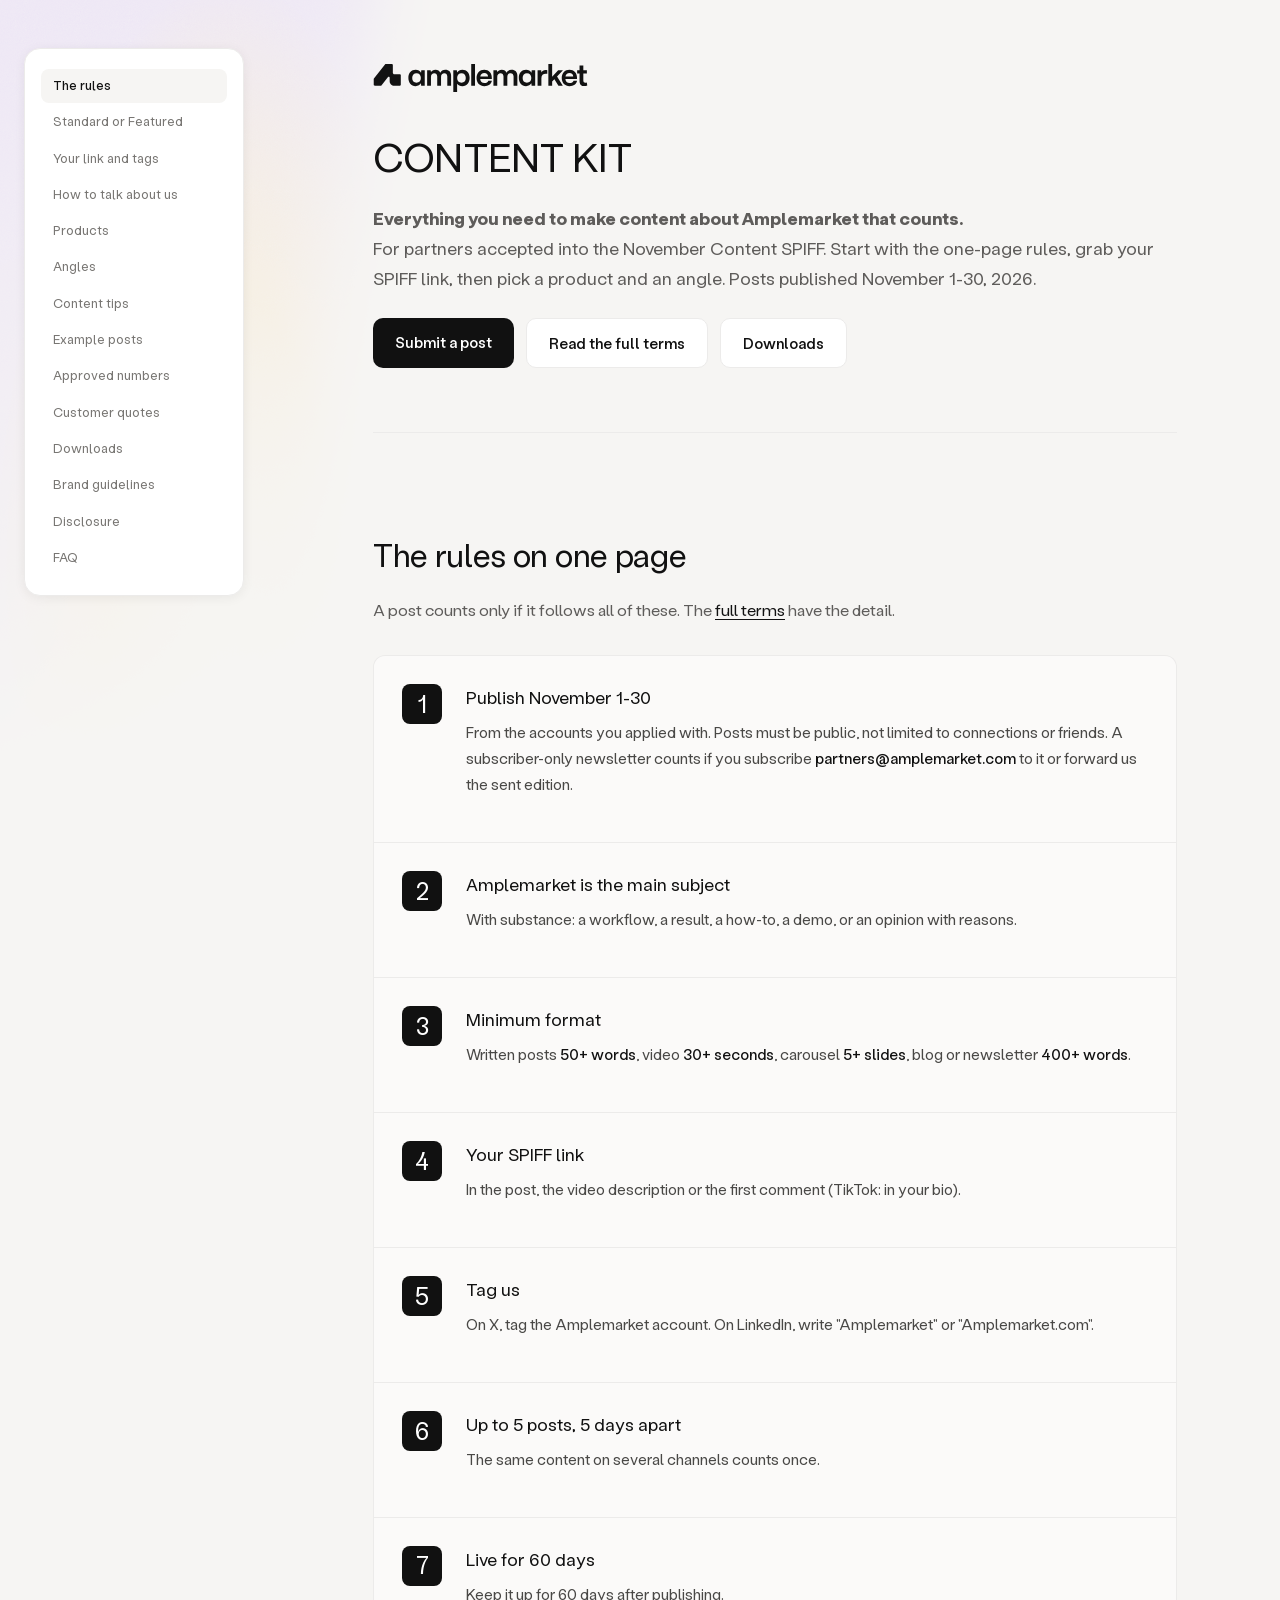
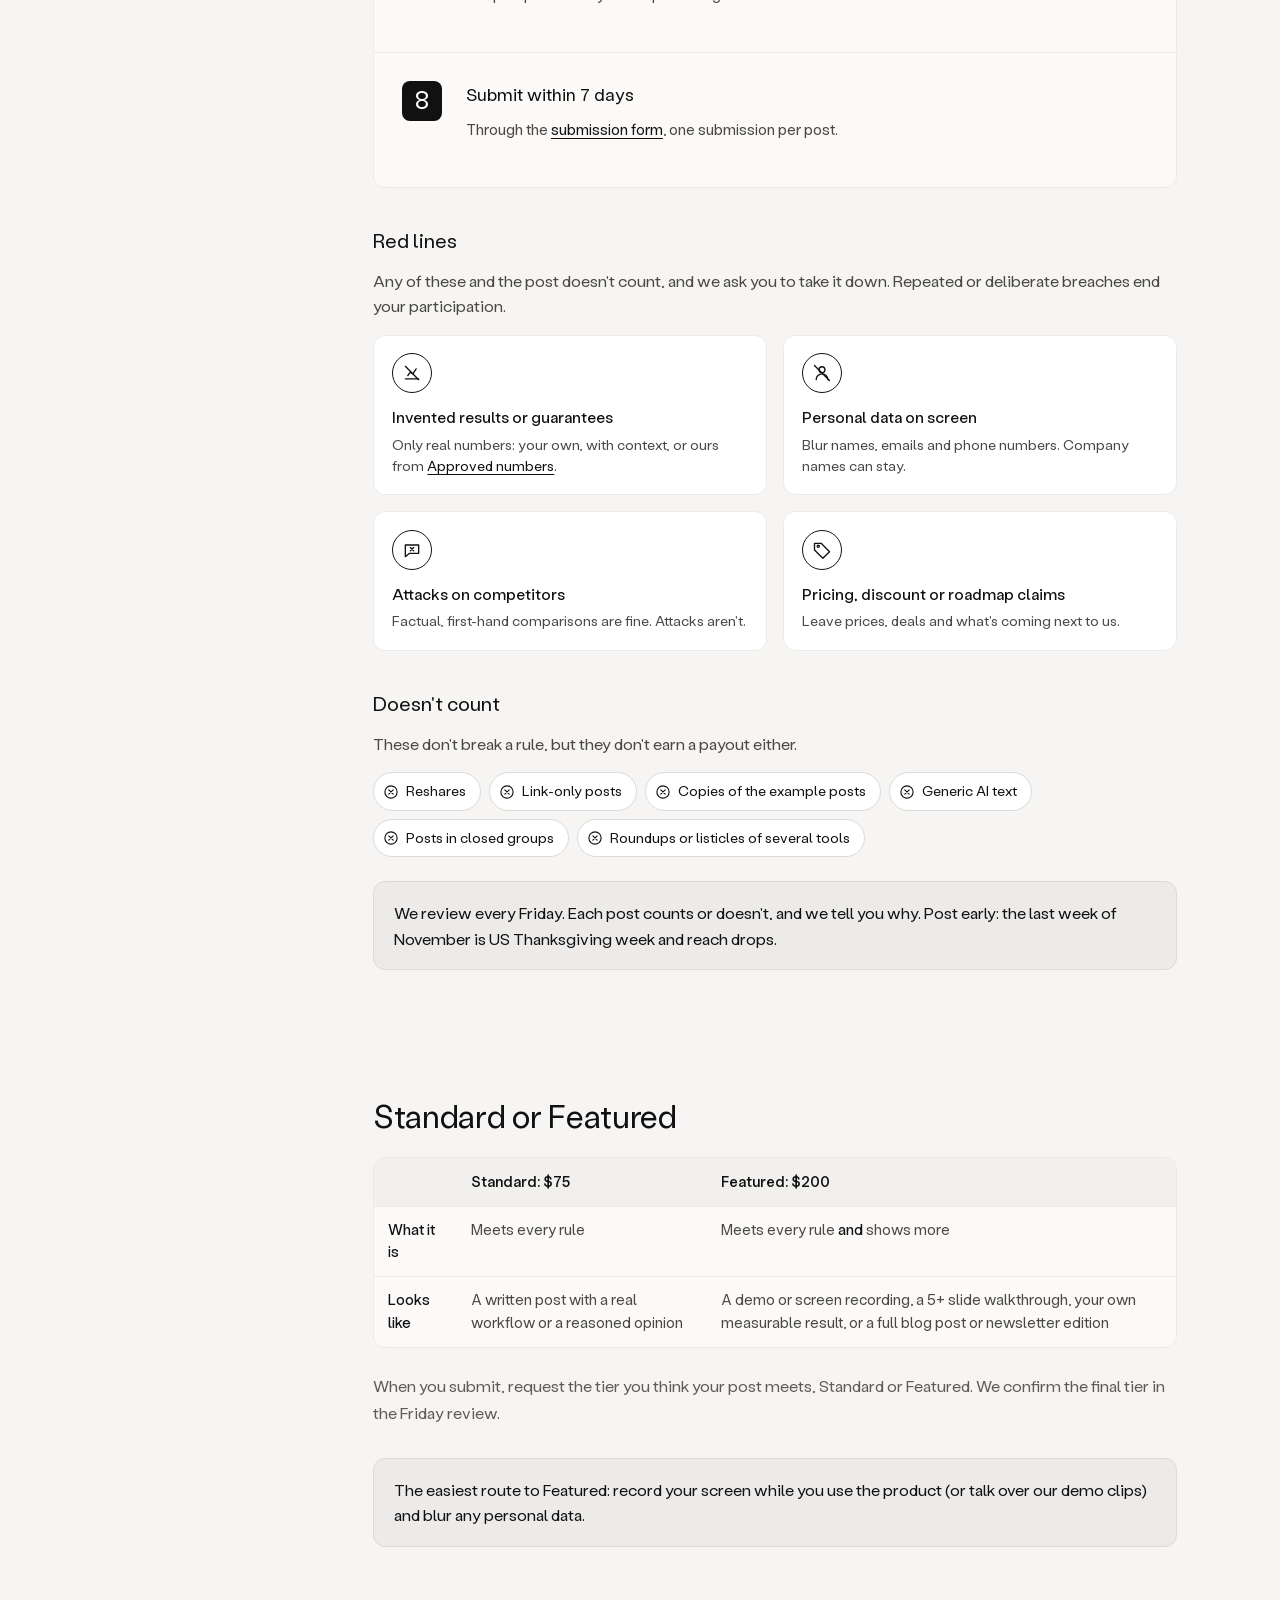
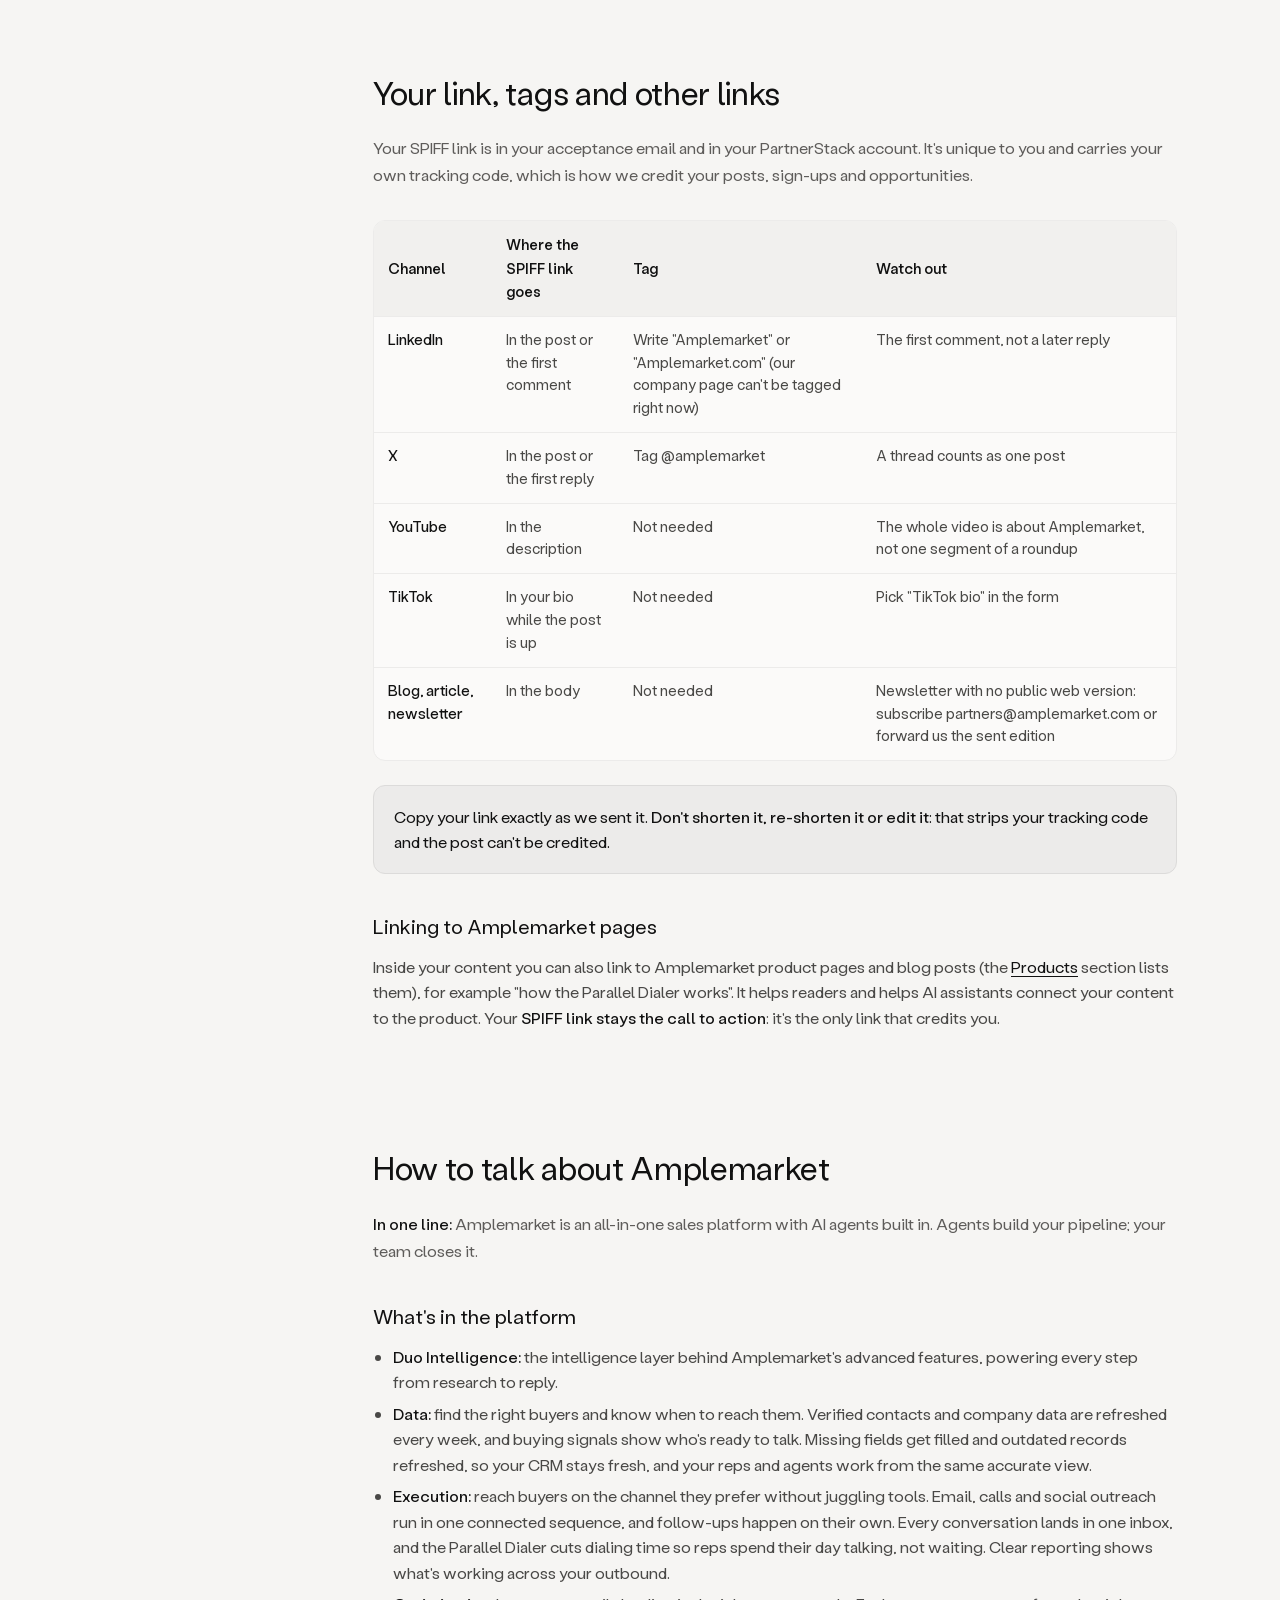
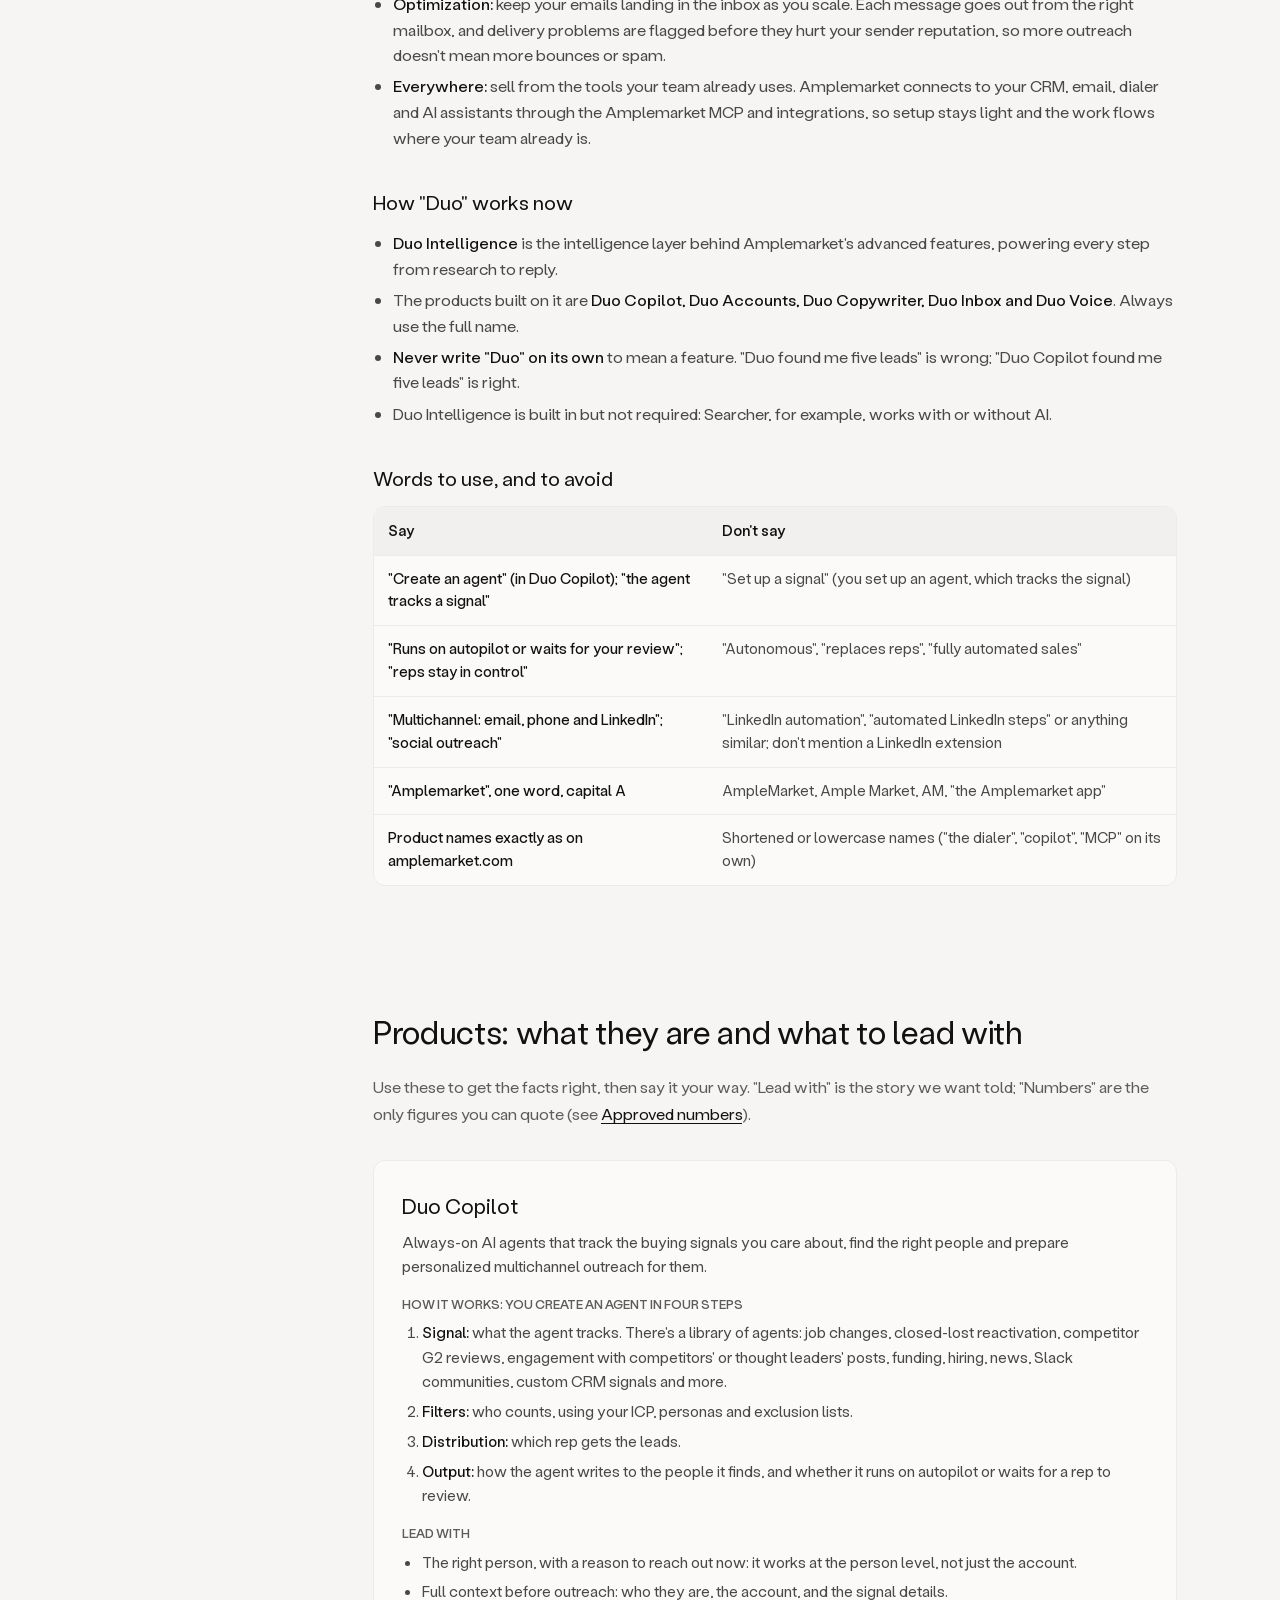
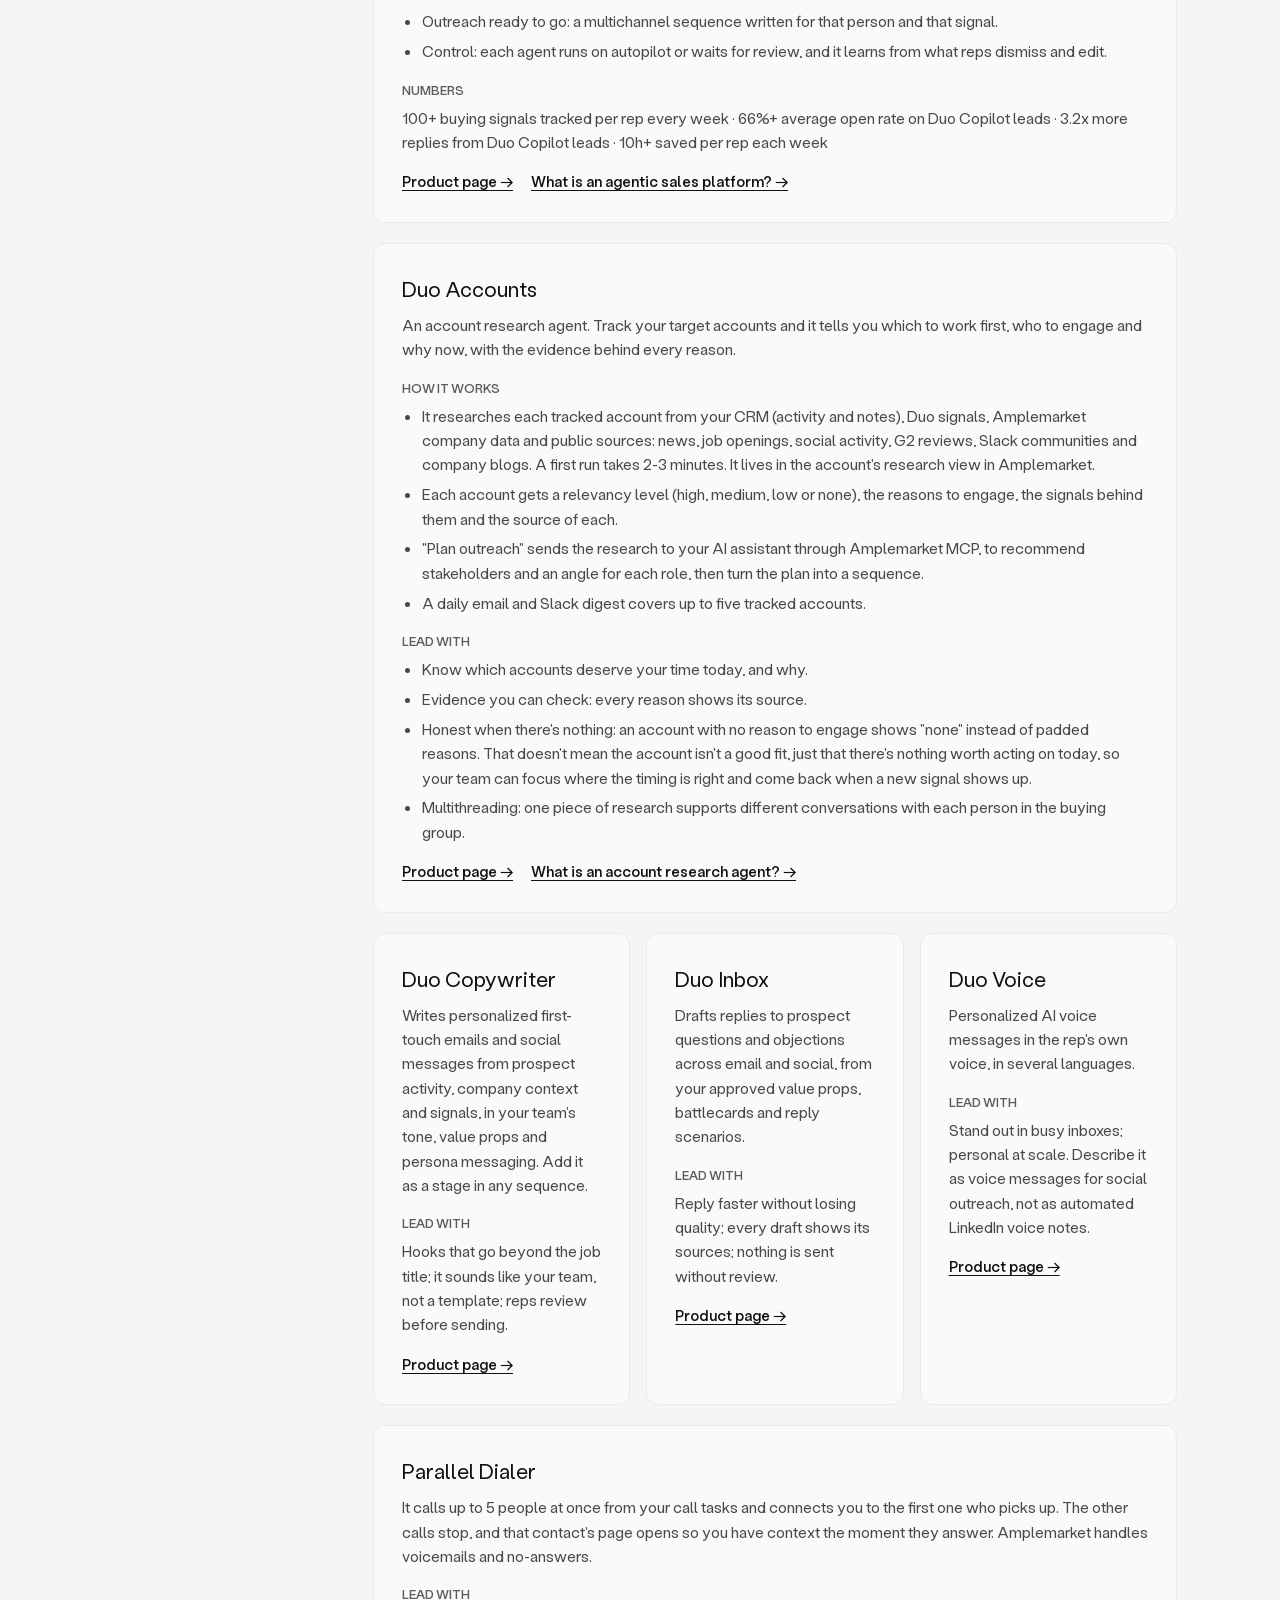
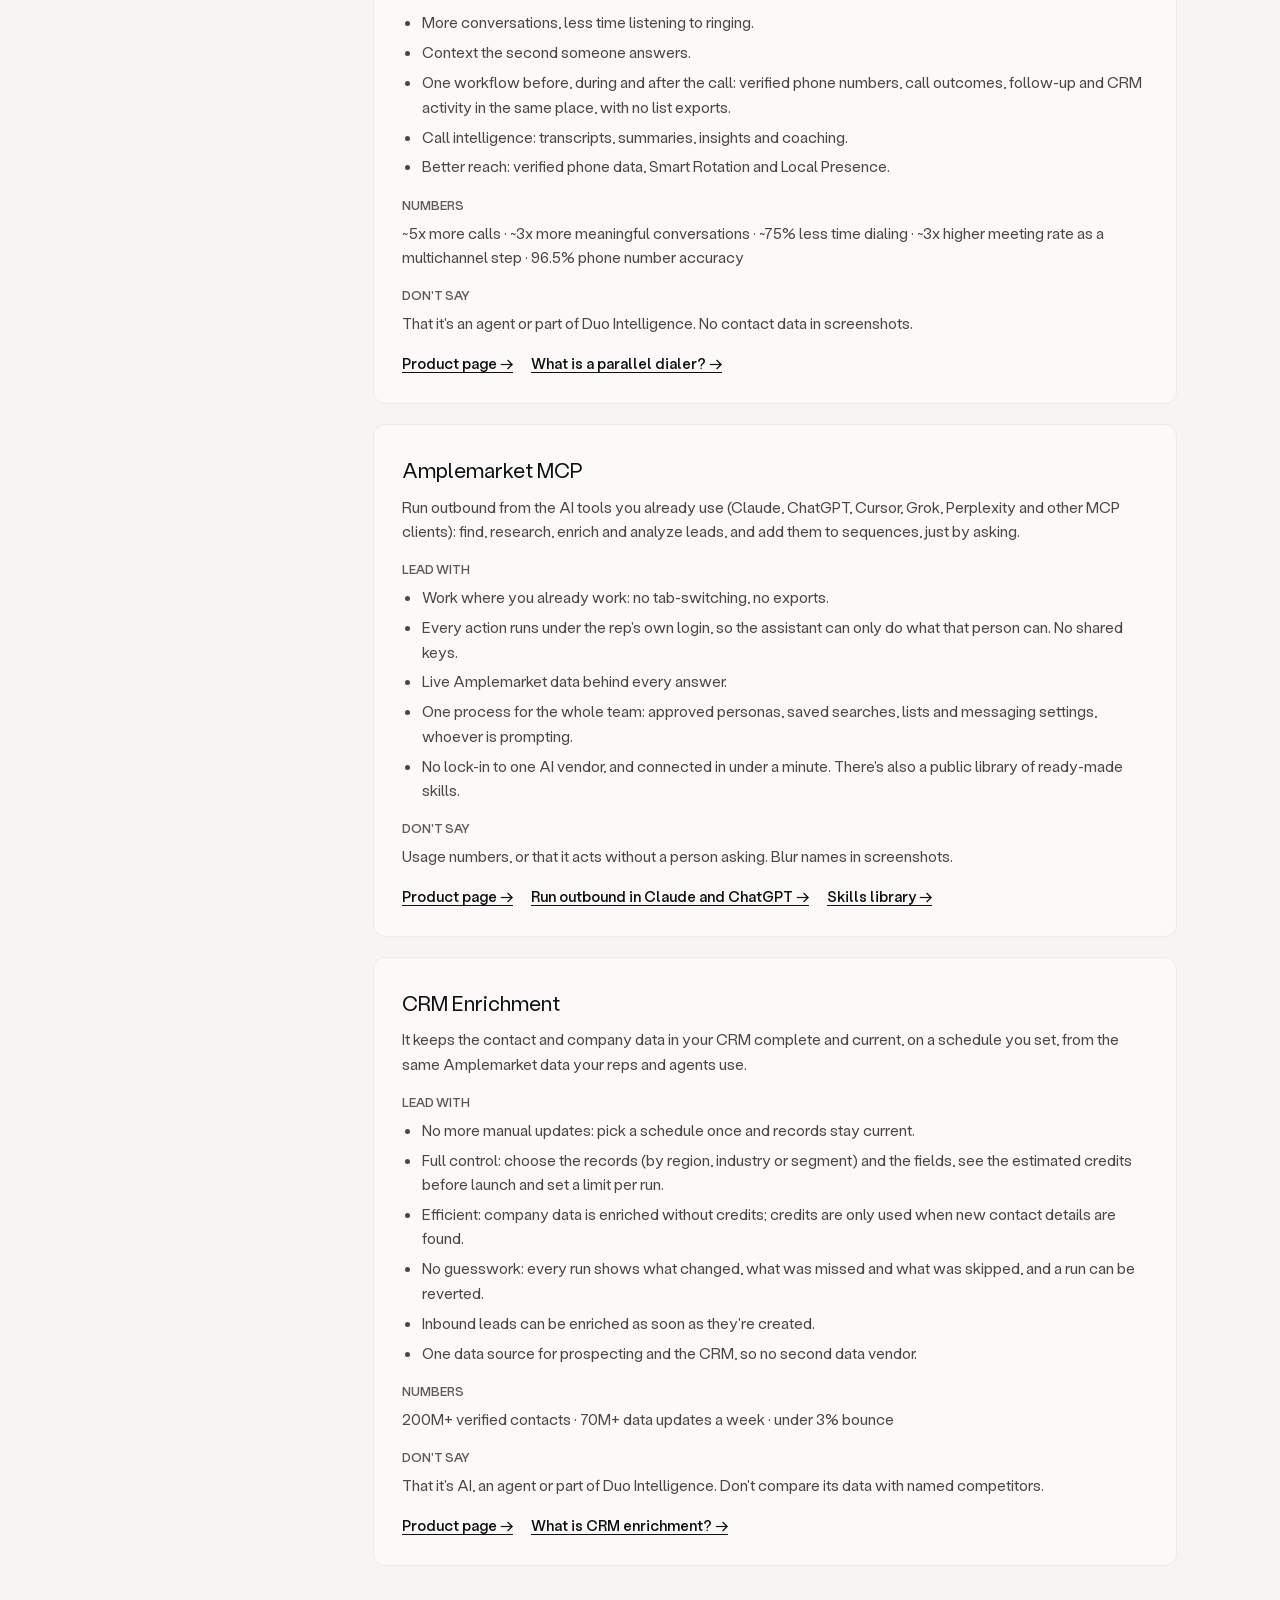
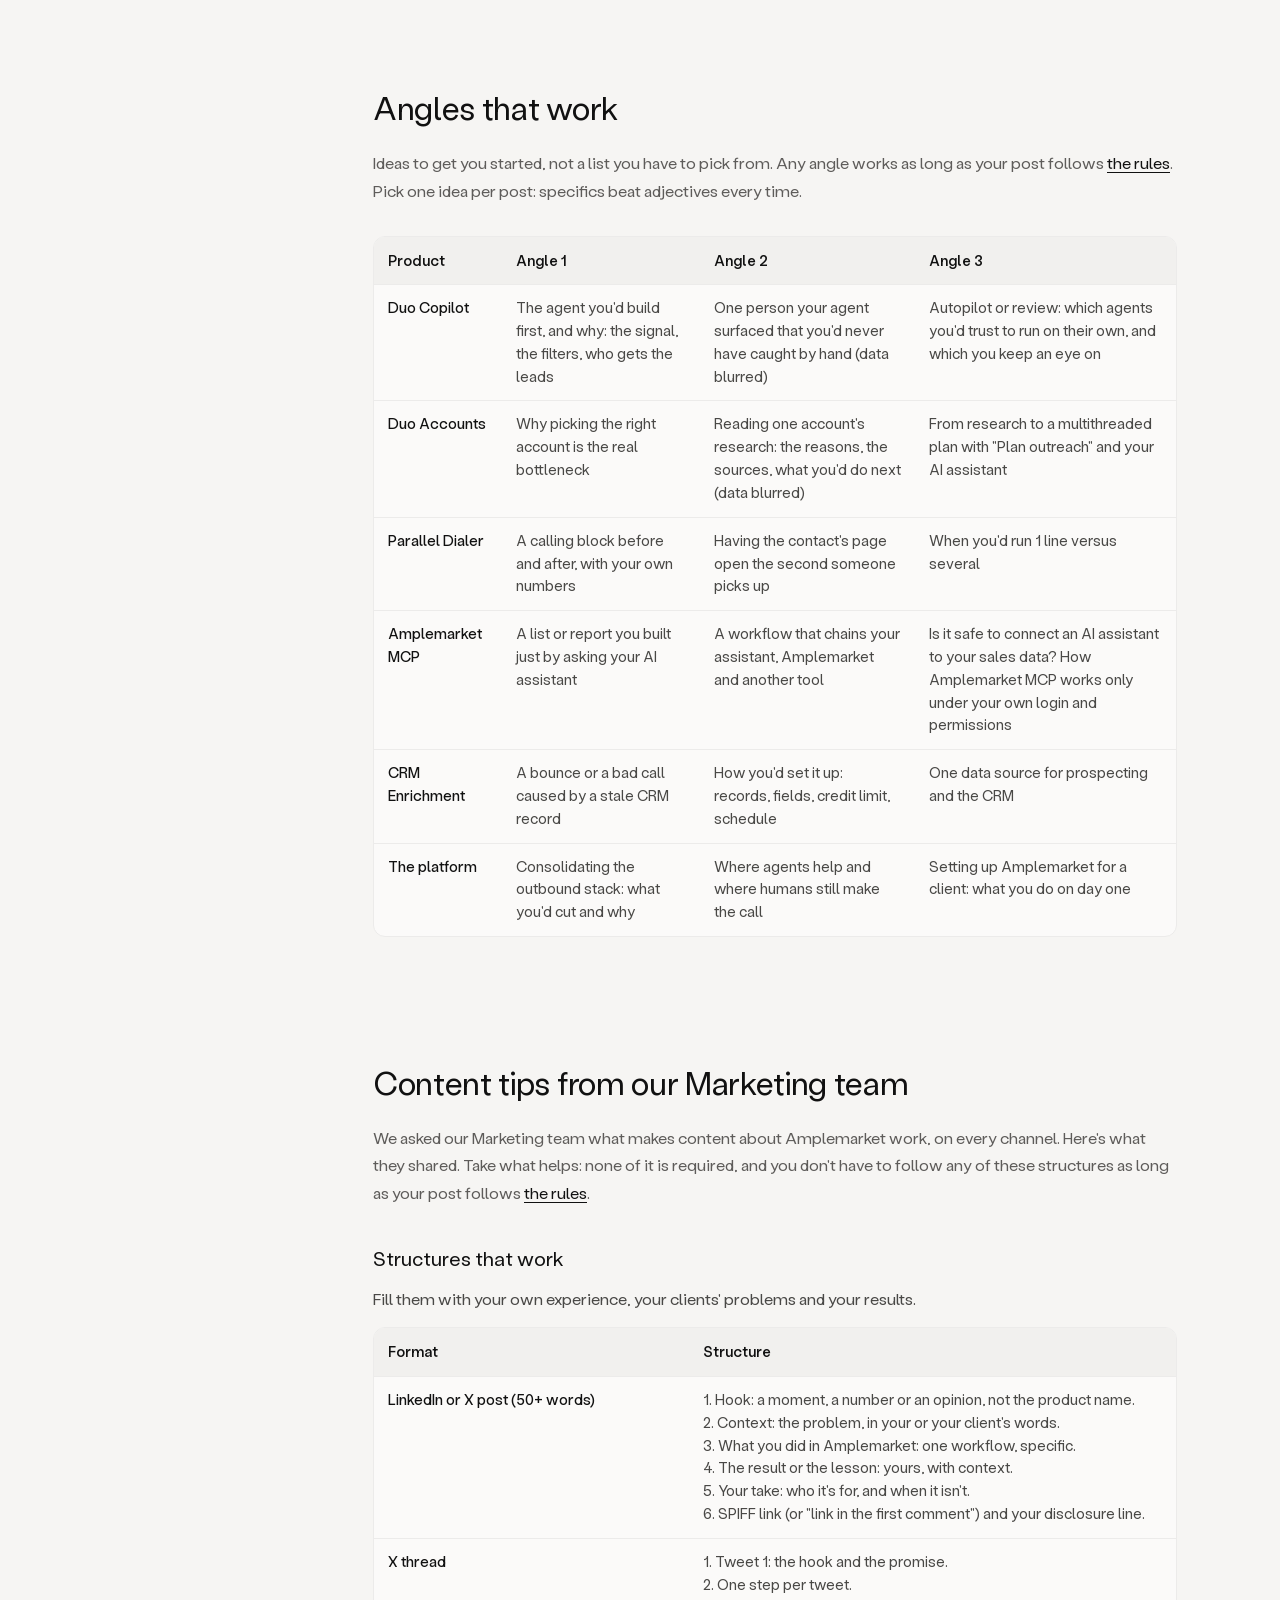
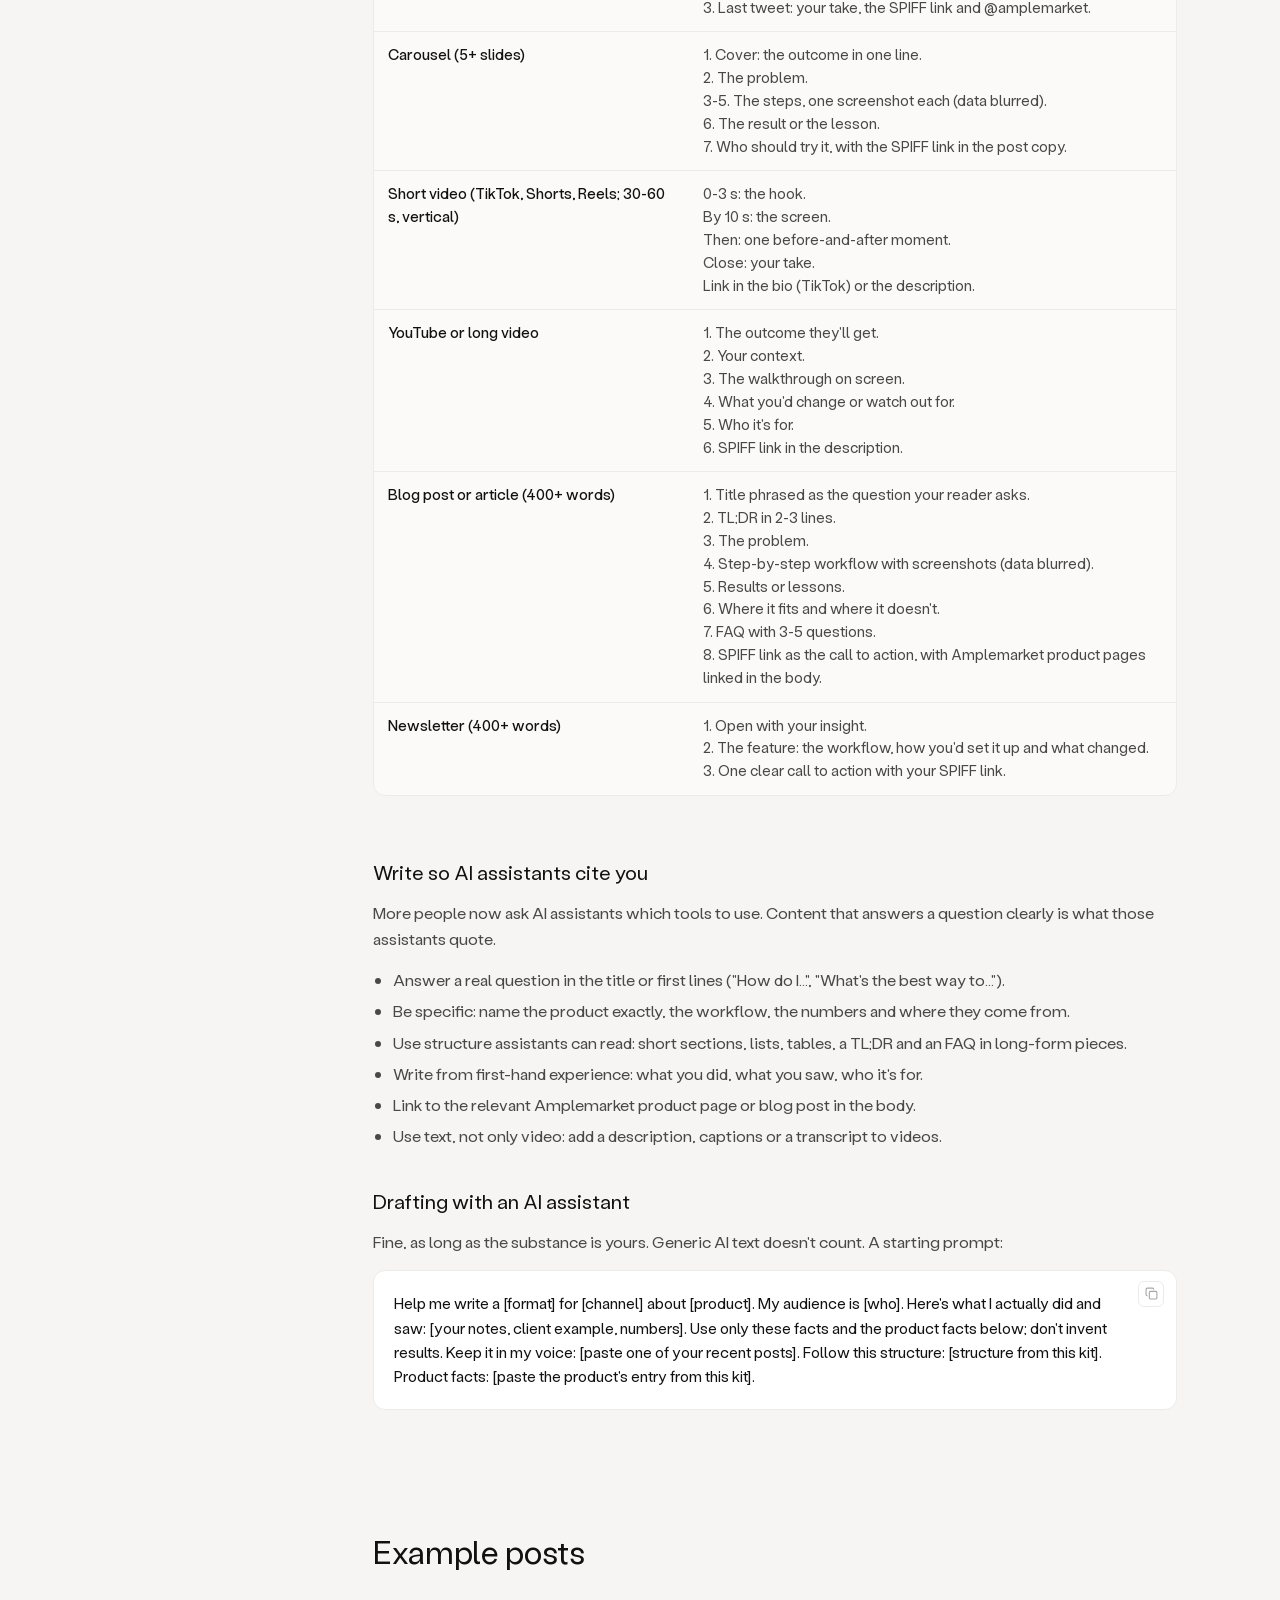
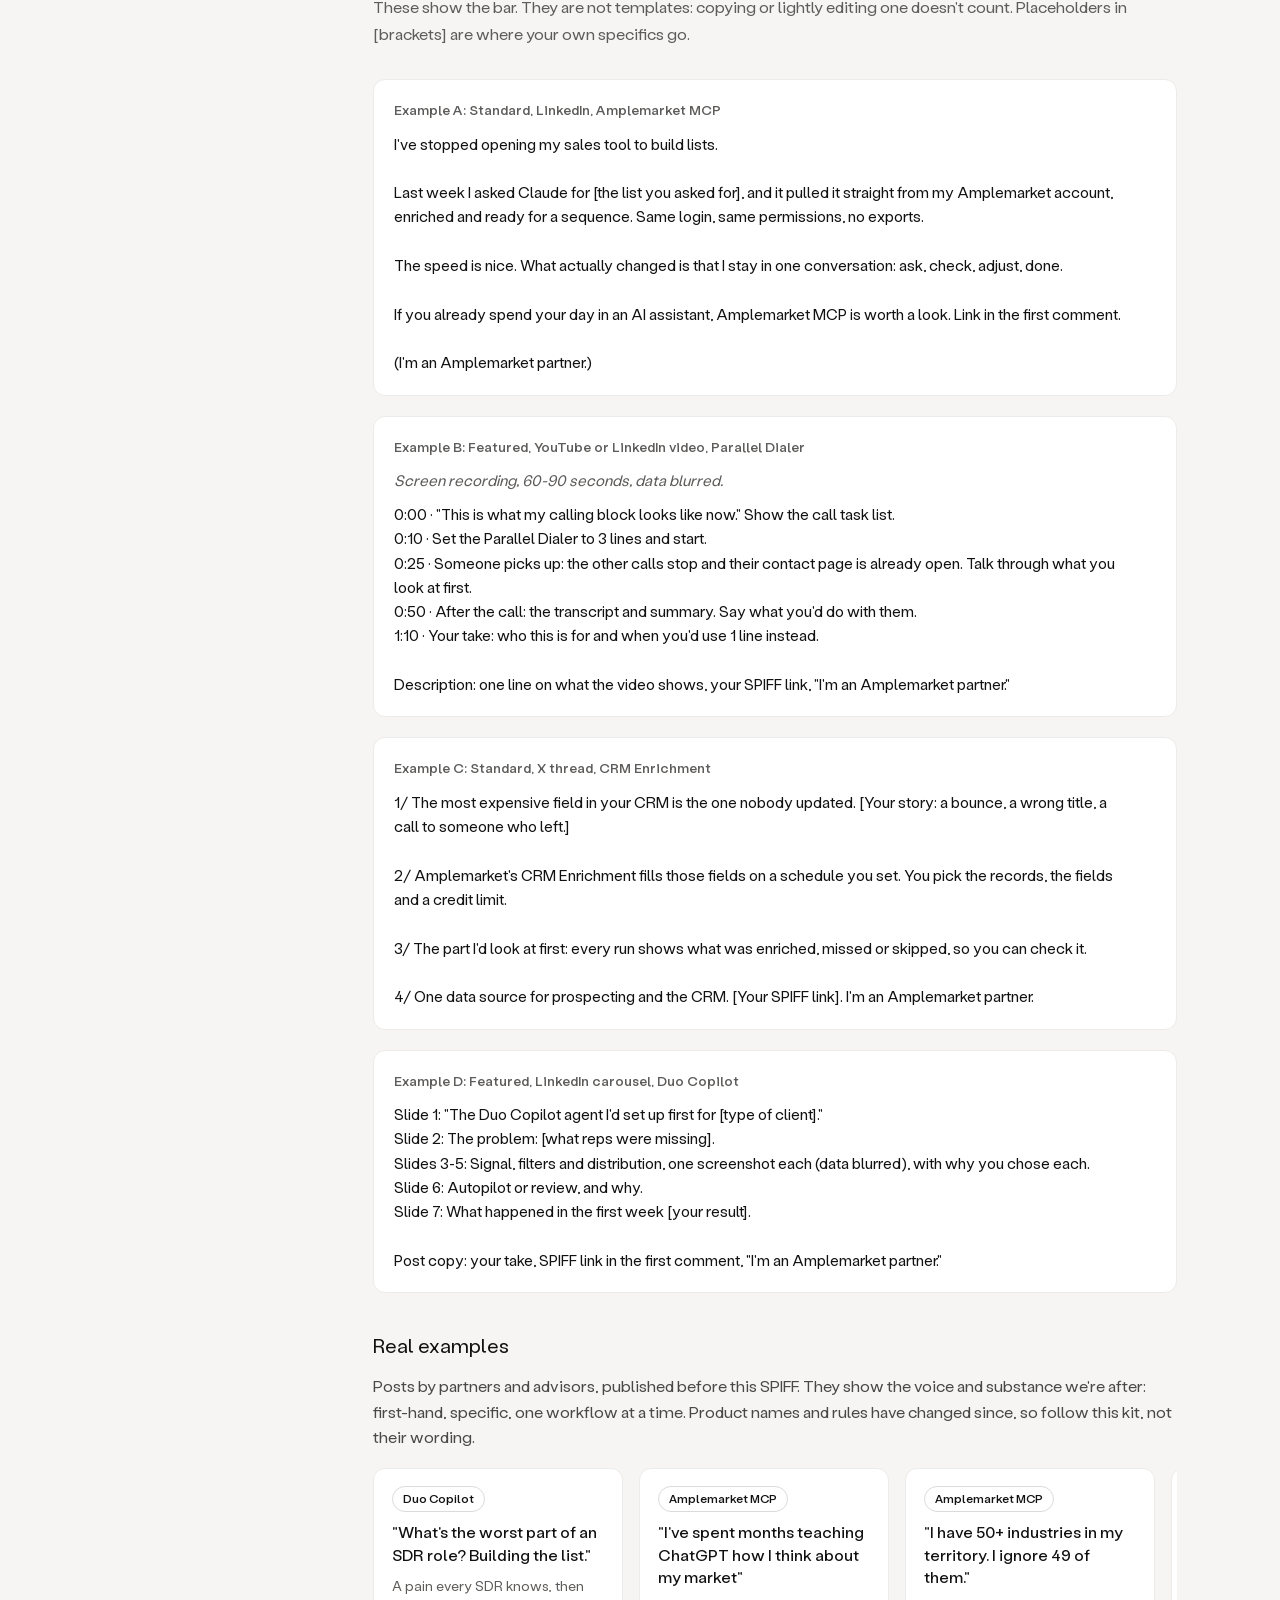
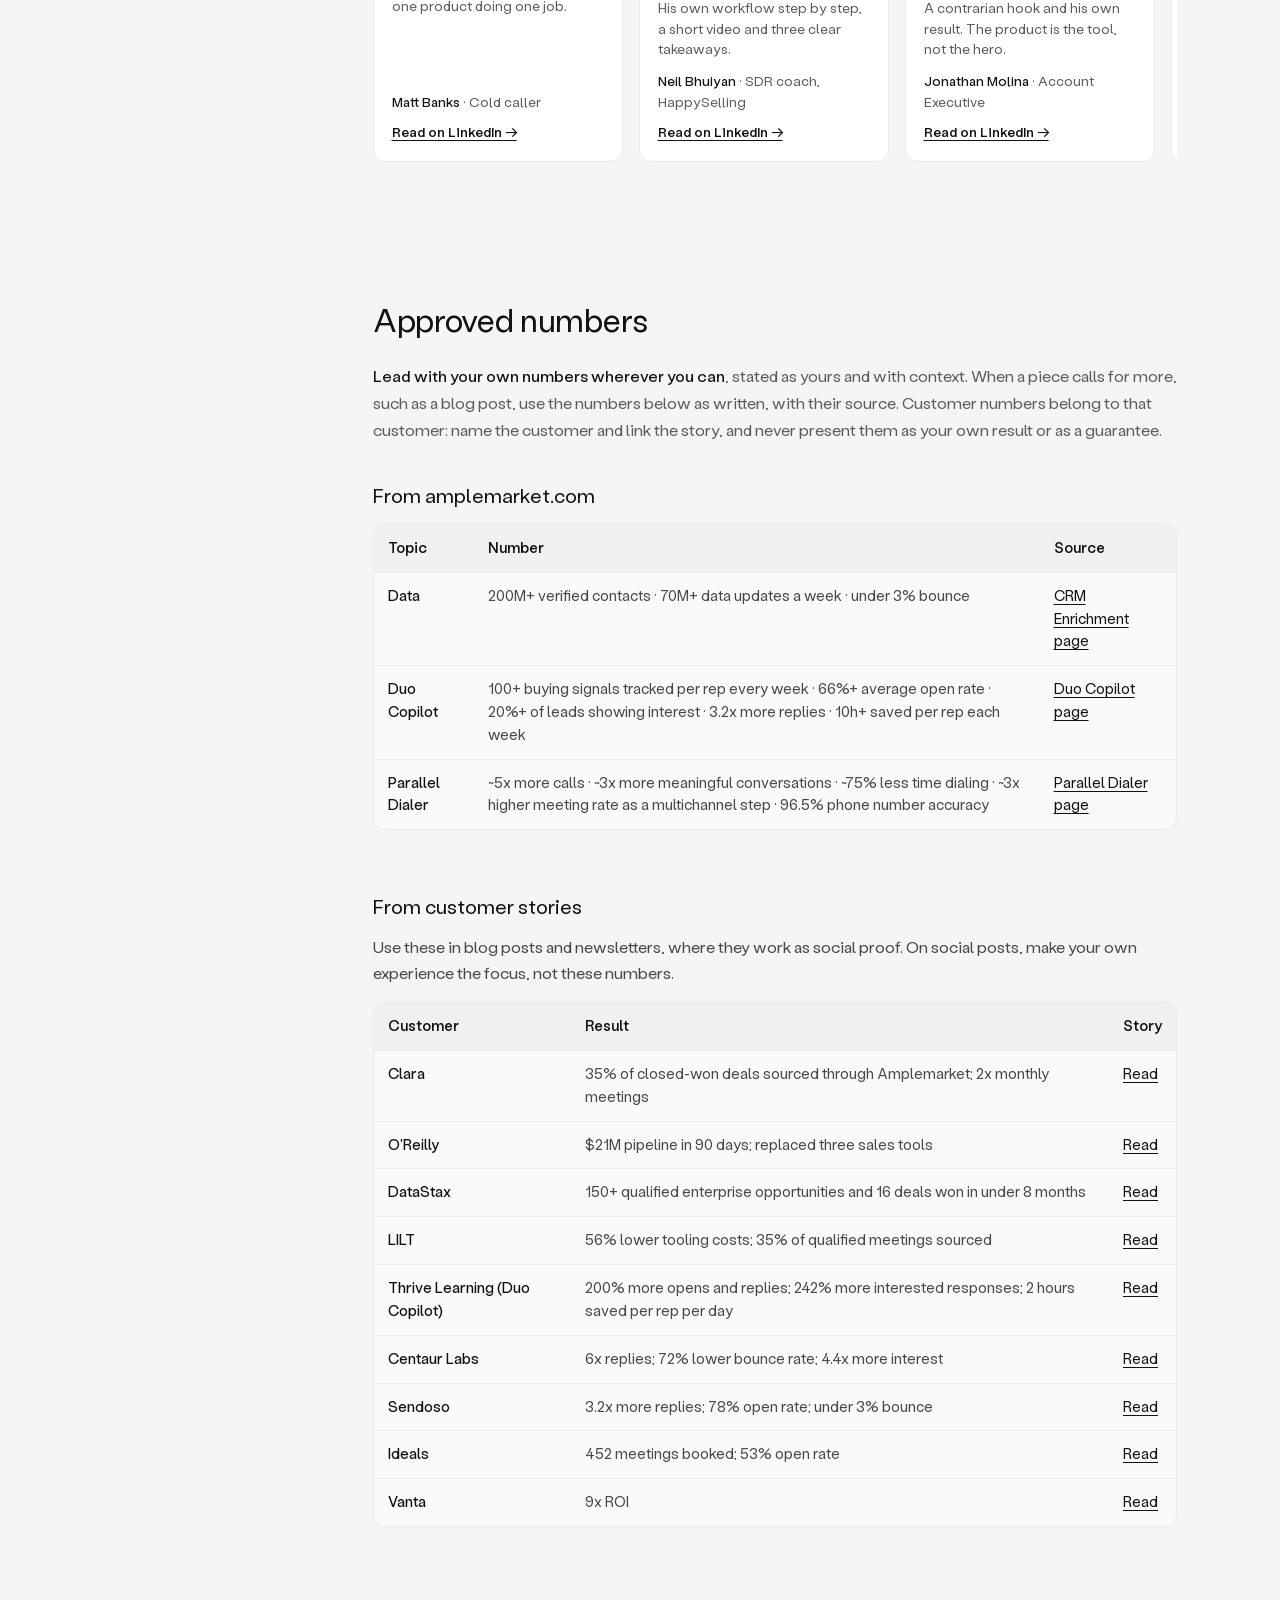
==== kit/index.html @ eab760cd "Kit page: visual red lines, real examples, hide-data blocks, quote and numbers notes, tier wording, " ====
<!DOCTYPE html>
<html lang="en">
<head>
    <meta charset="UTF-8">
    <meta name="viewport" content="width=device-width, initial-scale=1.0">
    <meta name="robots" content="noindex, nofollow">
    <title>Content Kit | November Content SPIFF | Amplemarket</title>
    <link rel="icon" href="../images/favicon.svg" type="image/svg+xml">
    <link rel="stylesheet" href="../styles.css">
    <link rel="stylesheet" href="kit.css">
</head>
<body>
    <nav class="sidebar">
        <div class="sidebar-nav">
            <a href="#rules" class="nav-link">The rules</a>
            <a href="#tiers" class="nav-link">Standard or Featured</a>
            <a href="#link" class="nav-link">Your link and tags</a>
            <a href="#talk" class="nav-link">How to talk about us</a>
            <a href="#products" class="nav-link">Products</a>
            <a href="#angles" class="nav-link">Angles</a>
            <a href="#tips" class="nav-link">Content tips</a>
            <a href="#examples" class="nav-link">Example posts</a>
            <a href="#numbers" class="nav-link">Approved numbers</a>
            <a href="#quotes" class="nav-link">Customer quotes</a>
            <a href="#downloads" class="nav-link">Downloads</a>
            <a href="#brand" class="nav-link">Brand guidelines</a>
            <a href="#disclosure" class="nav-link">Disclosure</a>
            <a href="#faq" class="nav-link">FAQ</a>
        </div>
    </nav>

    <div class="container">
        <main>
            <header class="header" id="top">
                <div class="header-content">
                    <img src="../images/am-logo.svg" alt="Amplemarket" class="header-logo">
                    <h1>CONTENT KIT</h1>
                    <p><strong>Everything you need to make content about Amplemarket that counts.</strong></p>
                    <p>For partners accepted into the November Content SPIFF. Start with the one-page rules, grab your SPIFF link, then pick a product and an angle. Posts published November 1-30, 2026.</p>
                    <div class="kit-actions">
                        <a class="btn btn-primary" href="https://docs.google.com/forms/d/e/1FAIpQLScm8tHDwN7S4uinckapEX-a-sQv18lc-eLZsQPTss5nVPtyKA/viewform">Submit a post</a>
                        <a class="btn btn-secondary" href="../">Read the full terms</a>
                        <a class="btn btn-secondary" href="#downloads">Downloads</a>
                    </div>
                </div>
            </header>

            <!-- 1. Rules -->
            <section id="rules">
                <h2>The rules on one page</h2>
                <p>A post counts only if it follows all of these. The <a href="../">full terms</a> have the detail.</p>
                <div class="checklist">
                    <div class="checklist-item"><div class="checklist-icon">1</div><div class="checklist-content"><h3>Publish November 1-30</h3><p>From the accounts you applied with. Posts must be public, not limited to connections or friends. A subscriber-only newsletter counts if you subscribe <strong>partners@amplemarket.com</strong> to it or forward us the sent edition.</p></div></div>
                    <div class="checklist-item"><div class="checklist-icon">2</div><div class="checklist-content"><h3>Amplemarket is the main subject</h3><p>With substance: a workflow, a result, a how-to, a demo, or an opinion with reasons.</p></div></div>
                    <div class="checklist-item"><div class="checklist-icon">3</div><div class="checklist-content"><h3>Minimum format</h3><p>Written posts <strong>50+ words</strong>, video <strong>30+ seconds</strong>, carousel <strong>5+ slides</strong>, blog or newsletter <strong>400+ words</strong>.</p></div></div>
                    <div class="checklist-item"><div class="checklist-icon">4</div><div class="checklist-content"><h3>Your SPIFF link</h3><p>In the post, the video description or the first comment (TikTok: in your bio).</p></div></div>
                    <div class="checklist-item"><div class="checklist-icon">5</div><div class="checklist-content"><h3>Tag us</h3><p>On X, tag the Amplemarket account. On LinkedIn, write "Amplemarket" or "Amplemarket.com".</p></div></div>
                    <div class="checklist-item"><div class="checklist-icon">6</div><div class="checklist-content"><h3>Up to 5 posts, 5 days apart</h3><p>The same content on several channels counts once.</p></div></div>
                    <div class="checklist-item"><div class="checklist-icon">7</div><div class="checklist-content"><h3>Live for 60 days</h3><p>Keep it up for 60 days after publishing.</p></div></div>
                    <div class="checklist-item"><div class="checklist-icon">8</div><div class="checklist-content"><h3>Submit within 7 days</h3><p>Through the <a href="https://docs.google.com/forms/d/e/1FAIpQLScm8tHDwN7S4uinckapEX-a-sQv18lc-eLZsQPTss5nVPtyKA/viewform">submission form</a>, one submission per post.</p></div></div>
                </div>
                <h3 class="sub">Red lines</h3>
                <p>Any of these and the post doesn't count, and we ask you to take it down. Repeated or deliberate breaches end your participation.</p>
                <div class="rule-grid">
                    <div class="rule-card"><div class="rule-icon"><svg viewBox="0 0 24 24"><path d="M4 19h16M7 15l3-4 3 2 4-6"/><path d="M4 4l16 16"/></svg></div><h4>Invented results or guarantees</h4><p>Only real numbers: your own, with context, or ours from <a href="#numbers">Approved numbers</a>.</p></div>
                    <div class="rule-card"><div class="rule-icon"><svg viewBox="0 0 24 24"><circle cx="12" cy="8" r="3.5"/><path d="M5 20c0-3.9 3.1-7 7-7s7 3.1 7 7"/><path d="M3 3l18 18"/></svg></div><h4>Personal data on screen</h4><p>Blur names, emails and phone numbers. Company names can stay.</p></div>
                    <div class="rule-card"><div class="rule-icon"><svg viewBox="0 0 24 24"><path d="M4 6h16v10H9l-5 4z"/><path d="M10 9l4 4M14 9l-4 4"/></svg></div><h4>Attacks on competitors</h4><p>Factual, first-hand comparisons are fine. Attacks aren't.</p></div>
                    <div class="rule-card"><div class="rule-icon"><svg viewBox="0 0 24 24"><path d="M3 12V4h8l10 10-8 8z"/><circle cx="7.5" cy="7.5" r="1.3"/></svg></div><h4>Pricing, discount or roadmap claims</h4><p>Leave prices, deals and what's coming next to us.</p></div>
                </div>
                <h3 class="sub">Doesn't count</h3>
                <p>These don't break a rule, but they don't earn a payout either.</p>
                <div class="chip-row">
                    <span class="chip">Reshares</span>
                    <span class="chip">Link-only posts</span>
                    <span class="chip">Copies of the example posts</span>
                    <span class="chip">Generic AI text</span>
                    <span class="chip">Posts in closed groups</span>
                    <span class="chip">Roundups or listicles of several tools</span>
                </div>
                <div class="callout"><p>We review every Friday. Each post counts or doesn't, and we tell you why. Post early: the last week of November is US Thanksgiving week and reach drops.</p></div>
            </section>

            <!-- 2. Tiers -->
            <section id="tiers">
                <h2>Standard or Featured</h2>
                <div class="table-wrap"><table class="kit-table">
                    <tr><th></th><th>Standard: $75</th><th>Featured: $200</th></tr>
                    <tr><td>What it is</td><td>Meets every rule</td><td>Meets every rule <strong>and</strong> shows more</td></tr>
                    <tr><td>Looks like</td><td>A written post with a real workflow or a reasoned opinion</td><td>A demo or screen recording, a 5+ slide walkthrough, your own measurable result, or a full blog post or newsletter edition</td></tr>
                </table></div>
                <p>When you submit, request the tier you think your post meets, Standard or Featured. We confirm the final tier in the Friday review.</p>
                <div class="callout"><p>The easiest route to Featured: record your screen while you use the product (or talk over our demo clips) and blur any personal data.</p></div>
            </section>

            <!-- 3. Link -->
            <section id="link">
                <h2>Your link, tags and other links</h2>
                <p>Your SPIFF link is in your acceptance email and in your PartnerStack account. It's unique to you and carries your own tracking code, which is how we credit your posts, sign-ups and opportunities.</p>
                <div class="table-wrap"><table class="kit-table">
                    <tr><th>Channel</th><th>Where the SPIFF link goes</th><th>Tag</th><th>Watch out</th></tr>
                    <tr><td>LinkedIn</td><td>In the post or the first comment</td><td>Write "Amplemarket" or "Amplemarket.com" (our company page can't be tagged right now)</td><td>The first comment, not a later reply</td></tr>
                    <tr><td>X</td><td>In the post or the first reply</td><td>Tag @amplemarket</td><td>A thread counts as one post</td></tr>
                    <tr><td>YouTube</td><td>In the description</td><td>Not needed</td><td>The whole video is about Amplemarket, not one segment of a roundup</td></tr>
                    <tr><td>TikTok</td><td>In your bio while the post is up</td><td>Not needed</td><td>Pick "TikTok bio" in the form</td></tr>
                    <tr><td>Blog, article, newsletter</td><td>In the body</td><td>Not needed</td><td>Newsletter with no public web version: subscribe partners@amplemarket.com or forward us the sent edition</td></tr>
                </table></div>
                <div class="callout"><p>Copy your link exactly as we sent it. <strong>Don't shorten it, re-shorten it or edit it</strong>: that strips your tracking code and the post can't be credited.</p></div>
                <h3 class="sub">Linking to Amplemarket pages</h3>
                <p>Inside your content you can also link to Amplemarket product pages and blog posts (the <a href="#products">Products</a> section lists them), for example "how the Parallel Dialer works". It helps readers and helps AI assistants connect your content to the product. Your <strong>SPIFF link stays the call to action</strong>: it's the only link that credits you.</p>
            </section>

            <!-- 4. Talk -->
            <section id="talk">
                <h2>How to talk about Amplemarket</h2>
                <p><strong>In one line:</strong> Amplemarket is an all-in-one sales platform with AI agents built in. Agents build your pipeline; your team closes it.</p>
                <h3 class="sub">What's in the platform</h3>
                <ul>
                    <li><strong>Duo Intelligence:</strong> the intelligence layer behind Amplemarket's advanced features, powering every step from research to reply.</li>
                    <li><strong>Data:</strong> find the right buyers and know when to reach them. Verified contacts and company data are refreshed every week, and buying signals show who's ready to talk. Missing fields get filled and outdated records refreshed, so your CRM stays fresh, and your reps and agents work from the same accurate view.</li>
                    <li><strong>Execution:</strong> reach buyers on the channel they prefer without juggling tools. Email, calls and social outreach run in one connected sequence, and follow-ups happen on their own. Every conversation lands in one inbox, and the Parallel Dialer cuts dialing time so reps spend their day talking, not waiting. Clear reporting shows what's working across your outbound.</li>
                    <li><strong>Optimization:</strong> keep your emails landing in the inbox as you scale. Each message goes out from the right mailbox, and delivery problems are flagged before they hurt your sender reputation, so more outreach doesn't mean more bounces or spam.</li>
                    <li><strong>Everywhere:</strong> sell from the tools your team already uses. Amplemarket connects to your CRM, email, dialer and AI assistants through the Amplemarket MCP and integrations, so setup stays light and the work flows where your team already is.</li>
                </ul>
                <h3 class="sub">How "Duo" works now</h3>
                <ul>
                    <li><strong>Duo Intelligence</strong> is the intelligence layer behind Amplemarket's advanced features, powering every step from research to reply.</li>
                    <li>The products built on it are <strong>Duo Copilot, Duo Accounts, Duo Copywriter, Duo Inbox and Duo Voice</strong>. Always use the full name.</li>
                    <li><strong>Never write "Duo" on its own</strong> to mean a feature. "Duo found me five leads" is wrong; "Duo Copilot found me five leads" is right.</li>
                    <li>Duo Intelligence is built in but not required: Searcher, for example, works with or without AI.</li>
                </ul>
                <h3 class="sub">Words to use, and to avoid</h3>
                <div class="table-wrap"><table class="kit-table">
                    <tr><th>Say</th><th>Don't say</th></tr>
                    <tr><td>"Create an agent" (in Duo Copilot); "the agent tracks a signal"</td><td>"Set up a signal" (you set up an agent, which tracks the signal)</td></tr>
                    <tr><td>"Runs on autopilot or waits for your review"; "reps stay in control"</td><td>"Autonomous", "replaces reps", "fully automated sales"</td></tr>
                    <tr><td>"Multichannel: email, phone and LinkedIn"; "social outreach"</td><td>"LinkedIn automation", "automated LinkedIn steps" or anything similar; don't mention a LinkedIn extension</td></tr>
                    <tr><td>"Amplemarket", one word, capital A</td><td>AmpleMarket, Ample Market, AM, "the Amplemarket app"</td></tr>
                    <tr><td>Product names exactly as on amplemarket.com</td><td>Shortened or lowercase names ("the dialer", "copilot", "MCP" on its own)</td></tr>
                </table></div>
            </section>

            <!-- 5. Products -->
            <section id="products">
                <h2>Products: what they are and what to lead with</h2>
                <p>Use these to get the facts right, then say it your way. "Lead with" is the story we want told; "Numbers" are the only figures you can quote (see <a href="#numbers">Approved numbers</a>).</p>

                <div class="product">
                    <h3>Duo Copilot</h3>
                    <p>Always-on AI agents that track the buying signals you care about, find the right people and prepare personalized multichannel outreach for them.</p>
                    <span class="label">How it works: you create an agent in four steps</span>
                    <ol>
                        <li><strong>Signal:</strong> what the agent tracks. There's a library of agents: job changes, closed-lost reactivation, competitor G2 reviews, engagement with competitors' or thought leaders' posts, funding, hiring, news, Slack communities, custom CRM signals and more.</li>
                        <li><strong>Filters:</strong> who counts, using your ICP, personas and exclusion lists.</li>
                        <li><strong>Distribution:</strong> which rep gets the leads.</li>
                        <li><strong>Output:</strong> how the agent writes to the people it finds, and whether it runs on autopilot or waits for a rep to review.</li>
                    </ol>
                    <span class="label">Lead with</span>
                    <ul>
                        <li>The right person, with a reason to reach out now: it works at the person level, not just the account.</li>
                        <li>Full context before outreach: who they are, the account, and the signal details.</li>
                        <li>Outreach ready to go: a multichannel sequence written for that person and that signal.</li>
                        <li>Control: each agent runs on autopilot or waits for review, and it learns from what reps dismiss and edit.</li>
                    </ul>
                    <span class="label">Numbers</span>
                    <p>100+ buying signals tracked per rep every week · 66%+ average open rate on Duo Copilot leads · 3.2x more replies from Duo Copilot leads · 10h+ saved per rep each week</p>
                    <div class="links"><a href="https://www.amplemarket.com/duo">Product page →</a><a href="https://www.amplemarket.com/blog/agentic-sales-platform">What is an agentic sales platform? →</a></div>
                </div>

                <div class="product">
                    <h3>Duo Accounts</h3>
                    <p>An account research agent. Track your target accounts and it tells you which to work first, who to engage and why now, with the evidence behind every reason.</p>
                    <span class="label">How it works</span>
                    <ul>
                        <li>It researches each tracked account from your CRM (activity and notes), Duo signals, Amplemarket company data and public sources: news, job openings, social activity, G2 reviews, Slack communities and company blogs. A first run takes 2-3 minutes. It lives in the account's research view in Amplemarket.</li>
                        <li>Each account gets a relevancy level (high, medium, low or none), the reasons to engage, the signals behind them and the source of each.</li>
                        <li>"Plan outreach" sends the research to your AI assistant through Amplemarket MCP, to recommend stakeholders and an angle for each role, then turn the plan into a sequence.</li>
                        <li>A daily email and Slack digest covers up to five tracked accounts.</li>
                    </ul>
                    <span class="label">Lead with</span>
                    <ul>
                        <li>Know which accounts deserve your time today, and why.</li>
                        <li>Evidence you can check: every reason shows its source.</li>
                        <li>Honest when there's nothing: an account with no reason to engage shows "none" instead of padded reasons. That doesn't mean the account isn't a good fit, just that there's nothing worth acting on today, so your team can focus where the timing is right and come back when a new signal shows up.</li>
                        <li>Multithreading: one piece of research supports different conversations with each person in the buying group.</li>
                    </ul>
                    <div class="links"><a href="https://www.amplemarket.com/duo-accounts">Product page →</a><a href="https://www.amplemarket.com/blog/what-is-an-account-research-agent">What is an account research agent? →</a></div>
                </div>

                <div class="mini-grid" style="margin-bottom:1.25rem;">
                    <div class="product">
                        <h3>Duo Copywriter</h3>
                        <p>Writes personalized first-touch emails and social messages from prospect activity, company context and signals, in your team's tone, value props and persona messaging. Add it as a stage in any sequence.</p>
                        <span class="label">Lead with</span>
                        <p>Hooks that go beyond the job title; it sounds like your team, not a template; reps review before sending.</p>
                        <div class="links"><a href="https://www.amplemarket.com/duo-copywriter">Product page →</a></div>
                    </div>
                    <div class="product">
                        <h3>Duo Inbox</h3>
                        <p>Drafts replies to prospect questions and objections across email and social, from your approved value props, battlecards and reply scenarios.</p>
                        <span class="label">Lead with</span>
                        <p>Reply faster without losing quality; every draft shows its sources; nothing is sent without review.</p>
                        <div class="links"><a href="https://www.amplemarket.com/duo-inbox">Product page →</a></div>
                    </div>
                    <div class="product">
                        <h3>Duo Voice</h3>
                        <p>Personalized AI voice messages in the rep's own voice, in several languages.</p>
                        <span class="label">Lead with</span>
                        <p>Stand out in busy inboxes; personal at scale. Describe it as voice messages for social outreach, not as automated LinkedIn voice notes.</p>
                        <div class="links"><a href="https://www.amplemarket.com/duo-voice">Product page →</a></div>
                    </div>
                </div>

                <div class="product">
                    <h3>Parallel Dialer</h3>
                    <p>It calls up to 5 people at once from your call tasks and connects you to the first one who picks up. The other calls stop, and that contact's page opens so you have context the moment they answer. Amplemarket handles voicemails and no-answers.</p>
                    <span class="label">Lead with</span>
                    <ul>
                        <li>More conversations, less time listening to ringing.</li>
                        <li>Context the second someone answers.</li>
                        <li>One workflow before, during and after the call: verified phone numbers, call outcomes, follow-up and CRM activity in the same place, with no list exports.</li>
                        <li>Call intelligence: transcripts, summaries, insights and coaching.</li>
                        <li>Better reach: verified phone data, Smart Rotation and Local Presence.</li>
                    </ul>
                    <span class="label">Numbers</span>
                    <p>~5x more calls · ~3x more meaningful conversations · ~75% less time dialing · ~3x higher meeting rate as a multichannel step · 96.5% phone number accuracy</p>
                    <span class="label">Don't say</span>
                    <p>That it's an agent or part of Duo Intelligence. No contact data in screenshots.</p>
                    <div class="links"><a href="https://www.amplemarket.com/dialer">Product page →</a><a href="https://www.amplemarket.com/blog/what-is-a-parallel-dialer">What is a parallel dialer? →</a></div>
                </div>

                <div class="product">
                    <h3>Amplemarket MCP</h3>
                    <p>Run outbound from the AI tools you already use (Claude, ChatGPT, Cursor, Grok, Perplexity and other MCP clients): find, research, enrich and analyze leads, and add them to sequences, just by asking.</p>
                    <span class="label">Lead with</span>
                    <ul>
                        <li>Work where you already work: no tab-switching, no exports.</li>
                        <li>Every action runs under the rep's own login, so the assistant can only do what that person can. No shared keys.</li>
                        <li>Live Amplemarket data behind every answer.</li>
                        <li>One process for the whole team: approved personas, saved searches, lists and messaging settings, whoever is prompting.</li>
                        <li>No lock-in to one AI vendor, and connected in under a minute. There's also a public library of ready-made skills.</li>
                    </ul>
                    <span class="label">Don't say</span>
                    <p>Usage numbers, or that it acts without a person asking. Blur names in screenshots.</p>
                    <div class="links"><a href="https://www.amplemarket.com/mcp">Product page →</a><a href="https://www.amplemarket.com/blog/mcp">Run outbound in Claude and ChatGPT →</a><a href="https://www.amplemarket.com/mcp/skills">Skills library →</a></div>
                </div>

                <div class="product">
                    <h3>CRM Enrichment</h3>
                    <p>It keeps the contact and company data in your CRM complete and current, on a schedule you set, from the same Amplemarket data your reps and agents use.</p>
                    <span class="label">Lead with</span>
                    <ul>
                        <li>No more manual updates: pick a schedule once and records stay current.</li>
                        <li>Full control: choose the records (by region, industry or segment) and the fields, see the estimated credits before launch and set a limit per run.</li>
                        <li>Efficient: company data is enriched without credits; credits are only used when new contact details are found.</li>
                        <li>No guesswork: every run shows what changed, what was missed and what was skipped, and a run can be reverted.</li>
                        <li>Inbound leads can be enriched as soon as they're created.</li>
                        <li>One data source for prospecting and the CRM, so no second data vendor.</li>
                    </ul>
                    <span class="label">Numbers</span>
                    <p>200M+ verified contacts · 70M+ data updates a week · under 3% bounce</p>
                    <span class="label">Don't say</span>
                    <p>That it's AI, an agent or part of Duo Intelligence. Don't compare its data with named competitors.</p>
                    <div class="links"><a href="https://www.amplemarket.com/crm-enrichment">Product page →</a><a href="https://www.amplemarket.com/blog/what-is-crm-enrichment">What is CRM enrichment? →</a></div>
                </div>
            </section>

            <!-- 6. Angles -->
            <section id="angles">
                <h2>Angles that work</h2>
                <p>Ideas to get you started, not a list you have to pick from. Any angle works as long as your post follows <a href="#rules">the rules</a>. Pick one idea per post: specifics beat adjectives every time.</p>
                <div class="table-wrap"><table class="kit-table">
                    <tr><th>Product</th><th>Angle 1</th><th>Angle 2</th><th>Angle 3</th></tr>
                    <tr><td>Duo Copilot</td><td>The agent you'd build first, and why: the signal, the filters, who gets the leads</td><td>One person your agent surfaced that you'd never have caught by hand (data blurred)</td><td>Autopilot or review: which agents you'd trust to run on their own, and which you keep an eye on</td></tr>
                    <tr><td>Duo Accounts</td><td>Why picking the right account is the real bottleneck</td><td>Reading one account's research: the reasons, the sources, what you'd do next (data blurred)</td><td>From research to a multithreaded plan with "Plan outreach" and your AI assistant</td></tr>
                    <tr><td>Parallel Dialer</td><td>A calling block before and after, with your own numbers</td><td>Having the contact's page open the second someone picks up</td><td>When you'd run 1 line versus several</td></tr>
                    <tr><td>Amplemarket MCP</td><td>A list or report you built just by asking your AI assistant</td><td>A workflow that chains your assistant, Amplemarket and another tool</td><td>Is it safe to connect an AI assistant to your sales data? How Amplemarket MCP works only under your own login and permissions</td></tr>
                    <tr><td>CRM Enrichment</td><td>A bounce or a bad call caused by a stale CRM record</td><td>How you'd set it up: records, fields, credit limit, schedule</td><td>One data source for prospecting and the CRM</td></tr>
                    <tr><td>The platform</td><td>Consolidating the outbound stack: what you'd cut and why</td><td>Where agents help and where humans still make the call</td><td>Setting up Amplemarket for a client: what you do on day one</td></tr>
                </table></div>
            </section>

            <!-- 7. Tips -->
            <section id="tips">
                <h2>Content tips from our Marketing team</h2>
                <p>We asked our Marketing team what makes content about Amplemarket work, on every channel. Here's what they shared. Take what helps: none of it is required, and you don't have to follow any of these structures as long as your post follows <a href="#rules">the rules</a>.</p>
                <h3 class="sub">Structures that work</h3>
                <p>Fill them with your own experience, your clients' problems and your results.</p>
                <div class="table-wrap"><table class="kit-table">
                    <tr><th>Format</th><th>Structure</th></tr>
                    <tr><td>LinkedIn or X post (50+ words)</td><td>1. Hook: a moment, a number or an opinion, not the product name.<br>2. Context: the problem, in your or your client's words.<br>3. What you did in Amplemarket: one workflow, specific.<br>4. The result or the lesson: yours, with context.<br>5. Your take: who it's for, and when it isn't.<br>6. SPIFF link (or "link in the first comment") and your disclosure line.</td></tr>
                    <tr><td>X thread</td><td>1. Tweet 1: the hook and the promise.<br>2. One step per tweet.<br>3. Last tweet: your take, the SPIFF link and @amplemarket.</td></tr>
                    <tr><td>Carousel (5+ slides)</td><td>1. Cover: the outcome in one line.<br>2. The problem.<br>3-5. The steps, one screenshot each (data blurred).<br>6. The result or the lesson.<br>7. Who should try it, with the SPIFF link in the post copy.</td></tr>
                    <tr><td>Short video (TikTok, Shorts, Reels; 30-60 s, vertical)</td><td>0-3 s: the hook.<br>By 10 s: the screen.<br>Then: one before-and-after moment.<br>Close: your take.<br>Link in the bio (TikTok) or the description.</td></tr>
                    <tr><td>YouTube or long video</td><td>1. The outcome they'll get.<br>2. Your context.<br>3. The walkthrough on screen.<br>4. What you'd change or watch out for.<br>5. Who it's for.<br>6. SPIFF link in the description.</td></tr>
                    <tr><td>Blog post or article (400+ words)</td><td>1. Title phrased as the question your reader asks.<br>2. TL;DR in 2-3 lines.<br>3. The problem.<br>4. Step-by-step workflow with screenshots (data blurred).<br>5. Results or lessons.<br>6. Where it fits and where it doesn't.<br>7. FAQ with 3-5 questions.<br>8. SPIFF link as the call to action, with Amplemarket product pages linked in the body.</td></tr>
                    <tr><td>Newsletter (400+ words)</td><td>1. Open with your insight.<br>2. The feature: the workflow, how you'd set it up and what changed.<br>3. One clear call to action with your SPIFF link.</td></tr>
                </table></div>
                <h3 class="sub">Write so AI assistants cite you</h3>
                <p>More people now ask AI assistants which tools to use. Content that answers a question clearly is what those assistants quote.</p>
                <ul>
                    <li>Answer a real question in the title or first lines ("How do I…", "What's the best way to…").</li>
                    <li>Be specific: name the product exactly, the workflow, the numbers and where they come from.</li>
                    <li>Use structure assistants can read: short sections, lists, tables, a TL;DR and an FAQ in long-form pieces.</li>
                    <li>Write from first-hand experience: what you did, what you saw, who it's for.</li>
                    <li>Link to the relevant Amplemarket product page or blog post in the body.</li>
                    <li>Use text, not only video: add a description, captions or a transcript to videos.</li>
                </ul>
                <h3 class="sub">Drafting with an AI assistant</h3>
                <p>Fine, as long as the substance is yours. Generic AI text doesn't count. A starting prompt:</p>
                <div class="example">
                    <button class="copy-button" data-copy-from="prompt" aria-label="Copy prompt"></button>
                    <p id="prompt">Help me write a [format] for [channel] about [product]. My audience is [who]. Here's what I actually did and saw: [your notes, client example, numbers]. Use only these facts and the product facts below; don't invent results. Keep it in my voice: [paste one of your recent posts]. Follow this structure: [structure from this kit]. Product facts: [paste the product's entry from this kit].</p>
                </div>
            </section>

            <!-- 8. Examples -->
            <section id="examples">
                <h2>Example posts</h2>
                <p>These show the bar. They are not templates: copying or lightly editing one doesn't count. Placeholders in [brackets] are where your own specifics go.</p>
                <div class="example">
                    <div class="example-title">Example A: Standard, LinkedIn, Amplemarket MCP</div>
                    <p>I've stopped opening my sales tool to build lists.

Last week I asked Claude for [the list you asked for], and it pulled it straight from my Amplemarket account, enriched and ready for a sequence. Same login, same permissions, no exports.

The speed is nice. What actually changed is that I stay in one conversation: ask, check, adjust, done.

If you already spend your day in an AI assistant, Amplemarket MCP is worth a look. Link in the first comment.

(I'm an Amplemarket partner.)</p>
                </div>
                <div class="example">
                    <div class="example-title">Example B: Featured, YouTube or LinkedIn video, Parallel Dialer</div>
                    <p class="meta">Screen recording, 60-90 seconds, data blurred.</p>
                    <p>0:00 · "This is what my calling block looks like now." Show the call task list.
0:10 · Set the Parallel Dialer to 3 lines and start.
0:25 · Someone picks up: the other calls stop and their contact page is already open. Talk through what you look at first.
0:50 · After the call: the transcript and summary. Say what you'd do with them.
1:10 · Your take: who this is for and when you'd use 1 line instead.

Description: one line on what the video shows, your SPIFF link, "I'm an Amplemarket partner."</p>
                </div>
                <div class="example">
                    <div class="example-title">Example C: Standard, X thread, CRM Enrichment</div>
                    <p>1/ The most expensive field in your CRM is the one nobody updated. [Your story: a bounce, a wrong title, a call to someone who left.]

2/ Amplemarket's CRM Enrichment fills those fields on a schedule you set. You pick the records, the fields and a credit limit.

3/ The part I'd look at first: every run shows what was enriched, missed or skipped, so you can check it.

4/ One data source for prospecting and the CRM. [Your SPIFF link]. I'm an Amplemarket partner.</p>
                </div>
                <div class="example">
                    <div class="example-title">Example D: Featured, LinkedIn carousel, Duo Copilot</div>
                    <p>Slide 1: "The Duo Copilot agent I'd set up first for [type of client]."
Slide 2: The problem: [what reps were missing].
Slides 3-5: Signal, filters and distribution, one screenshot each (data blurred), with why you chose each.
Slide 6: Autopilot or review, and why.
Slide 7: What happened in the first week [your result].

Post copy: your take, SPIFF link in the first comment, "I'm an Amplemarket partner."</p>
                </div>
                <h3 class="sub">Real examples</h3>
                <p>Posts by partners and advisors, published before this SPIFF. They show the voice and substance we're after: first-hand, specific, one workflow at a time. Product names and rules have changed since, so follow this kit, not their wording.</p>
                <div class="real-row">
                    <a class="real-card" href="https://www.linkedin.com/feed/update/urn:li:activity:7498367169907322881/" target="_blank" rel="noopener">
                        <span class="real-product">Duo Copilot</span>
                        <span class="real-hook">"What's the worst part of an SDR role? Building the list."</span>
                        <span class="real-why">A pain every SDR knows, then one product doing one job.</span>
                        <span class="real-author"><strong>Matt Banks</strong> · Cold caller</span>
                        <span class="real-link">Read on LinkedIn →</span>
                    </a>
                    <a class="real-card" href="https://www.linkedin.com/posts/neilbhuiyan_ive-spent-months-teaching-chatgpt-how-i-ugcPost-7488488576310001664-ULA3/" target="_blank" rel="noopener">
                        <span class="real-product">Amplemarket MCP</span>
                        <span class="real-hook">"I've spent months teaching ChatGPT how I think about my market"</span>
                        <span class="real-why">His own workflow step by step, a short video and three clear takeaways.</span>
                        <span class="real-author"><strong>Neil Bhuiyan</strong> · SDR coach, HappySelling</span>
                        <span class="real-link">Read on LinkedIn →</span>
                    </a>
                    <a class="real-card" href="https://www.linkedin.com/posts/jonathan-molina-account-executive_i-have-50-industries-in-my-territory-i-share-7465010711551918081-4P1L/" target="_blank" rel="noopener">
                        <span class="real-product">Amplemarket MCP</span>
                        <span class="real-hook">"I have 50+ industries in my territory. I ignore 49 of them."</span>
                        <span class="real-why">A contrarian hook and his own result. The product is the tool, not the hero.</span>
                        <span class="real-author"><strong>Jonathan Molina</strong> · Account Executive</span>
                        <span class="real-link">Read on LinkedIn →</span>
                    </a>
                    <a class="real-card" href="https://www.linkedin.com/posts/jonathan-molina-account-executive_still-importing-contacts-to-sequences-manually-share-7442198203900309504-8FD2/" target="_blank" rel="noopener">
                        <span class="real-product">Amplemarket MCP</span>
                        <span class="real-hook">"Still importing contacts to sequences manually?"</span>
                        <span class="real-why">Before and after, with real volumes and the judgment behind the setup.</span>
                        <span class="real-author"><strong>Jonathan Molina</strong> · Account Executive</span>
                        <span class="real-link">Read on LinkedIn →</span>
                    </a>
                    <a class="real-card" href="https://www.linkedin.com/posts/neilbhuiyan_salestech-prospecting-outboundsales-ugcPost-7472543507530842112-UQTq/" target="_blank" rel="noopener">
                        <span class="real-product">Amplemarket MCP</span>
                        <span class="real-hook">"Most reps are using AI to find more leads"</span>
                        <span class="real-why">An opinion first, then a video walkthrough that backs it up.</span>
                        <span class="real-author"><strong>Neil Bhuiyan</strong> · SDR coach, HappySelling</span>
                        <span class="real-link">Read on LinkedIn →</span>
                    </a>
                </div>
            </section>

            <!-- 9. Numbers -->
            <section id="numbers">
                <h2>Approved numbers</h2>
                <p><strong>Lead with your own numbers wherever you can</strong>, stated as yours and with context. When a piece calls for more, such as a blog post, use the numbers below as written, with their source. Customer numbers belong to that customer: name the customer and link the story, and never present them as your own result or as a guarantee.</p>
                <h3 class="sub">From amplemarket.com</h3>
                <div class="table-wrap"><table class="kit-table">
                    <tr><th>Topic</th><th>Number</th><th>Source</th></tr>
                    <tr><td>Data</td><td>200M+ verified contacts · 70M+ data updates a week · under 3% bounce</td><td><a href="https://www.amplemarket.com/crm-enrichment">CRM Enrichment page</a></td></tr>
                    <tr><td>Duo Copilot</td><td>100+ buying signals tracked per rep every week · 66%+ average open rate · 20%+ of leads showing interest · 3.2x more replies · 10h+ saved per rep each week</td><td><a href="https://www.amplemarket.com/duo">Duo Copilot page</a></td></tr>
                    <tr><td>Parallel Dialer</td><td>~5x more calls · ~3x more meaningful conversations · ~75% less time dialing · ~3x higher meeting rate as a multichannel step · 96.5% phone number accuracy</td><td><a href="https://www.amplemarket.com/dialer">Parallel Dialer page</a></td></tr>
                </table></div>
                <h3 class="sub">From customer stories</h3>
                <p>Use these in blog posts and newsletters, where they work as social proof. On social posts, make your own experience the focus, not these numbers.</p>
                <div class="table-wrap"><table class="kit-table">
                    <tr><th>Customer</th><th>Result</th><th>Story</th></tr>
                    <tr><td>Clara</td><td>35% of closed-won deals sourced through Amplemarket; 2x monthly meetings</td><td><a href="https://www.amplemarket.com/customers/clara">Read</a></td></tr>
                    <tr><td>O'Reilly</td><td>$21M pipeline in 90 days; replaced three sales tools</td><td><a href="https://www.amplemarket.com/customers/oreilly">Read</a></td></tr>
                    <tr><td>DataStax</td><td>150+ qualified enterprise opportunities and 16 deals won in under 8 months</td><td><a href="https://www.amplemarket.com/customers/datastax">Read</a></td></tr>
                    <tr><td>LILT</td><td>56% lower tooling costs; 35% of qualified meetings sourced</td><td><a href="https://www.amplemarket.com/customers/lilt">Read</a></td></tr>
                    <tr><td>Thrive Learning (Duo Copilot)</td><td>200% more opens and replies; 242% more interested responses; 2 hours saved per rep per day</td><td><a href="https://www.amplemarket.com/customers/thrive">Read</a></td></tr>
                    <tr><td>Centaur Labs</td><td>6x replies; 72% lower bounce rate; 4.4x more interest</td><td><a href="https://www.amplemarket.com/customers/centaur-labs">Read</a></td></tr>
                    <tr><td>Sendoso</td><td>3.2x more replies; 78% open rate; under 3% bounce</td><td><a href="https://www.amplemarket.com/customers/sendoso">Read</a></td></tr>
                    <tr><td>Ideals</td><td>452 meetings booked; 53% open rate</td><td><a href="https://www.amplemarket.com/customers/ideals">Read</a></td></tr>
                    <tr><td>Vanta</td><td>9x ROI</td><td><a href="https://www.amplemarket.com/customers/vanta">Read</a></td></tr>
                </table></div>
            </section>

            <!-- 10. Quotes -->
            <section id="quotes">
                <h2>Approved customer quotes</h2>
                <p>Every quote below is published on amplemarket.com. You may use them word for word, or shortened, never reworded. Attribute them only to "an Amplemarket customer": no names, companies or titles.</p>
                <div class="callout"><p>Customer quotes work best in blog posts and newsletters. On social posts, make your own experience the focus.</p></div>
                <h3 class="sub">Parallel Dialer</h3>
                <ul>
                    <li>"With Amplemarket's Parallel Dialer, I am spending less time dialing and reach far more people than I could with 1:1 calling."</li>
                    <li>"The Parallel Dialer is the ideal addition to an already powerful and well-designed tool like Amplemarket. Having a unified platform consolidates all outreach workflows, saves valuable time and completely removes the friction from high-volume outreach."</li>
                    <li>"We also moved the outreach and dialing directly into Amplemarket to save SDRs time, instead of having them call through HubSpot."</li>
                </ul>
                <h3 class="sub">Amplemarket MCP</h3>
                <ul>
                    <li>"Now with Claude and the MCP, I create reports for leadership. I just ask Claude to generate it, and I send it through Slack. It saves a lot of time and makes my life very easy."</li>
                    <li>"Amplemarket is one of (or the best) sales tools for the AI pilled AE/BDR in existence. I've never worked with such an AI-native sales tool. MCP is sick, and the Skills put it over the top."</li>
                </ul>
                <h3 class="sub">Duo Accounts</h3>
                <ul>
                    <li>"This is exactly the tool I've been wanting. It's basically like an intent dashboard - I can see what's happening across my accounts, find the right people, and get them into a sequence without leaving the flow."</li>
                    <li>"It's surfacing things that would've taken me a long time to find on my own - the kind of research you know you should do on every account and never actually have time for. Now it's just there, and it's a great way to holistically understand which accounts are best to chase."</li>
                </ul>
                <h3 class="sub">Duo Copilot</h3>
                <ul>
                    <li>"Duo Copilot and its AI-generated sequences and emails make my work faster and help me find good leads with minimal effort."</li>
                </ul>
            </section>

            <!-- 11. Downloads -->
            <section id="downloads">
                <h2>Downloads</h2>
                <p>Everything here is cleared for SPIFF content, and so are the product walkthrough videos on amplemarket.com. You can crop images, cut clips and add your own captions or voiceover. Don't edit the product UI or the logo (see <a href="#brand">Brand guidelines</a>). Talking over our videos in your own words is the quickest route to a Featured post.</p>

                <div class="callout"><p><strong>Where each asset works best.</strong> On social posts, lead with your own experience and workflows, and use the product screens and videos to show them. Customer quote cards and customer numbers work best in blog posts and newsletters, where they read as social proof.</p></div>

                <div class="dl-group">
                    <h3>Duo Copilot</h3>
                    <p class="dl-note">Real product screens with personal data blurred. Good for carousels and step-by-step posts.</p>
                    <div class="dl-grid">
                        <div class="dl-tile"><div class="dl-thumb"><img src="assets/thumbs/duo-copilot-lead.jpg" alt="A lead with its signal and a drafted sequence" loading="lazy"></div><div class="dl-body"><div class="dl-name">A lead with its signal and a drafted sequence</div><div class="dl-type">JPG, screenshot</div><a class="dl-btn" href="assets/duo-copilot/duo-copilot-lead.jpg" download>Download</a></div></div>
                        <div class="dl-tile"><div class="dl-thumb"><img src="assets/thumbs/duo-copilot-agent-library.jpg" alt="The agent library" loading="lazy"></div><div class="dl-body"><div class="dl-name">The agent library</div><div class="dl-type">JPG, screenshot</div><a class="dl-btn" href="assets/duo-copilot/duo-copilot-agent-library.jpg" download>Download</a></div></div>
                        <div class="dl-tile"><div class="dl-thumb"><img src="assets/thumbs/duo-copilot-step1-signal.jpg" alt="Create an agent, step 1: Signal" loading="lazy"></div><div class="dl-body"><div class="dl-name">Create an agent, step 1: Signal</div><div class="dl-type">JPG, screenshot</div><a class="dl-btn" href="assets/duo-copilot/duo-copilot-step1-signal.jpg" download>Download</a></div></div>
                        <div class="dl-tile"><div class="dl-thumb"><img src="assets/thumbs/duo-copilot-step2-filters.jpg" alt="Create an agent, step 2: Filters" loading="lazy"></div><div class="dl-body"><div class="dl-name">Create an agent, step 2: Filters</div><div class="dl-type">JPG, screenshot</div><a class="dl-btn" href="assets/duo-copilot/duo-copilot-step2-filters.jpg" download>Download</a></div></div>
                        <div class="dl-tile"><div class="dl-thumb"><img src="assets/thumbs/duo-copilot-step3-distribution.jpg" alt="Create an agent, step 3: Distribution" loading="lazy"></div><div class="dl-body"><div class="dl-name">Create an agent, step 3: Distribution</div><div class="dl-type">JPG, screenshot</div><a class="dl-btn" href="assets/duo-copilot/duo-copilot-step3-distribution.jpg" download>Download</a></div></div>
                        <div class="dl-tile"><div class="dl-thumb"><img src="assets/thumbs/duo-copilot-step4-output.jpg" alt="Create an agent, step 4: Output" loading="lazy"></div><div class="dl-body"><div class="dl-name">Create an agent, step 4: Output</div><div class="dl-type">JPG, screenshot</div><a class="dl-btn" href="assets/duo-copilot/duo-copilot-step4-output.jpg" download>Download</a></div></div>
                    </div>
                </div>
                <div class="dl-group">
                    <h3>Duo Accounts</h3>
                    <div class="dl-grid">
                        <div class="dl-tile"><div class="dl-thumb"><img src="assets/thumbs/card-1.jpg" alt="Know which accounts deserve your time" loading="lazy"></div><div class="dl-body"><div class="dl-name">Know which accounts deserve your time</div><div class="dl-type">JPG, product image</div><a class="dl-btn" href="assets/duo-accounts/card-1.jpg" download>Download</a></div></div>
                        <div class="dl-tile"><div class="dl-thumb"><img src="assets/thumbs/card-2.jpg" alt="Evidence you can check" loading="lazy"></div><div class="dl-body"><div class="dl-name">Evidence you can check</div><div class="dl-type">JPG, product image</div><a class="dl-btn" href="assets/duo-accounts/card-2.jpg" download>Download</a></div></div>
                        <div class="dl-tile"><div class="dl-thumb"><img src="assets/thumbs/card-3.jpg" alt="From research to outreach in one place" loading="lazy"></div><div class="dl-body"><div class="dl-name">From research to outreach in one place</div><div class="dl-type">JPG, product image</div><a class="dl-btn" href="assets/duo-accounts/card-3.jpg" download>Download</a></div></div>
                        <div class="dl-tile"><div class="dl-thumb"><img src="assets/thumbs/accounts-1.jpg" alt="Customer quote card 1" loading="lazy"></div><div class="dl-body"><div class="dl-name">Customer quote card 1</div><div class="dl-type">PNG</div><a class="dl-btn" href="assets/duo-accounts/accounts-1.png" download>Download</a></div></div>
                        <div class="dl-tile"><div class="dl-thumb"><img src="assets/thumbs/accounts-2.jpg" alt="Customer quote card 2" loading="lazy"></div><div class="dl-body"><div class="dl-name">Customer quote card 2</div><div class="dl-type">PNG</div><a class="dl-btn" href="assets/duo-accounts/accounts-2.png" download>Download</a></div></div>
                    </div>
                </div>
                <div class="dl-group">
                    <h3>Parallel Dialer</h3>
                    <div class="dl-grid">
                        <div class="dl-tile"><div class="dl-thumb"><img src="assets/thumbs/parallel-dialer.jpg" alt="Product video (40 s)" loading="lazy"></div><div class="dl-body"><div class="dl-name">Product video (40 s)</div><div class="dl-type">MP4, 10.6 MB</div><a class="dl-btn" href="assets/parallel-dialer/parallel-dialer.mp4" download>Download</a></div></div>
                        <div class="dl-tile"><div class="dl-thumb"><img src="assets/thumbs/dialer-1.jpg" alt="Customer quote card 1" loading="lazy"></div><div class="dl-body"><div class="dl-name">Customer quote card 1</div><div class="dl-type">PNG</div><a class="dl-btn" href="assets/parallel-dialer/dialer-1.png" download>Download</a></div></div>
                        <div class="dl-tile"><div class="dl-thumb"><img src="assets/thumbs/dialer-2.jpg" alt="Customer quote card 2" loading="lazy"></div><div class="dl-body"><div class="dl-name">Customer quote card 2</div><div class="dl-type">PNG</div><a class="dl-btn" href="assets/parallel-dialer/dialer-2.png" download>Download</a></div></div>
                        <div class="dl-tile"><div class="dl-thumb"><img src="assets/thumbs/dialer-3.jpg" alt="Customer quote card 3" loading="lazy"></div><div class="dl-body"><div class="dl-name">Customer quote card 3</div><div class="dl-type">PNG</div><a class="dl-btn" href="assets/parallel-dialer/dialer-3.png" download>Download</a></div></div>
                    </div>
                </div>
                <div class="dl-group">
                    <h3>Amplemarket MCP</h3>
                    <div class="dl-grid">
                        <div class="dl-tile"><div class="dl-thumb"><img src="assets/thumbs/mcp-video-1.jpg" alt="Product video (35 s)" loading="lazy"></div><div class="dl-body"><div class="dl-name">Product video (35 s)</div><div class="dl-type">MP4, 3.5 MB</div><a class="dl-btn" href="assets/mcp/mcp-video-1.mp4" download>Download</a></div></div>
                        <div class="dl-tile"><div class="dl-thumb"><img src="assets/thumbs/mcp-1.jpg" alt="Customer quote card 1" loading="lazy"></div><div class="dl-body"><div class="dl-name">Customer quote card 1</div><div class="dl-type">PNG</div><a class="dl-btn" href="assets/mcp/mcp-1.png" download>Download</a></div></div>
                        <div class="dl-tile"><div class="dl-thumb"><img src="assets/thumbs/mcp-2.jpg" alt="Customer quote card 2" loading="lazy"></div><div class="dl-body"><div class="dl-name">Customer quote card 2</div><div class="dl-type">PNG</div><a class="dl-btn" href="assets/mcp/mcp-2.png" download>Download</a></div></div>
                    </div>
                </div>
                <div class="dl-group">
                    <h3>CRM Enrichment</h3>
                    <p class="dl-note">For a product walkthrough, use the demo on the <a href="https://www.amplemarket.com/crm-enrichment">CRM Enrichment page</a>.</p>
                    <div class="dl-grid">
                        <div class="dl-tile"><div class="dl-thumb"><img src="assets/thumbs/quotes-1.jpg" alt="Customer quotes on data quality, video 1" loading="lazy"></div><div class="dl-body"><div class="dl-name">Customer quotes on data quality, video 1</div><div class="dl-type">MP4, 35 s</div><a class="dl-btn" href="assets/crm-enrichment/quotes-1.mp4" download>Download</a></div></div>
                        <div class="dl-tile"><div class="dl-thumb"><img src="assets/thumbs/quotes-2.jpg" alt="Customer quotes on data quality, video 2" loading="lazy"></div><div class="dl-body"><div class="dl-name">Customer quotes on data quality, video 2</div><div class="dl-type">MP4, 35 s</div><a class="dl-btn" href="assets/crm-enrichment/quotes-2.mp4" download>Download</a></div></div>
                        <div class="dl-tile"><div class="dl-thumb"><img src="assets/thumbs/quotes-3.jpg" alt="Customer quotes on data quality, video 3" loading="lazy"></div><div class="dl-body"><div class="dl-name">Customer quotes on data quality, video 3</div><div class="dl-type">MP4, 35 s</div><a class="dl-btn" href="assets/crm-enrichment/quotes-3.mp4" download>Download</a></div></div>
                        <div class="dl-tile"><div class="dl-thumb"><img src="assets/thumbs/quotes-4.jpg" alt="Customer quotes on data quality, video 4" loading="lazy"></div><div class="dl-body"><div class="dl-name">Customer quotes on data quality, video 4</div><div class="dl-type">MP4, 35 s</div><a class="dl-btn" href="assets/crm-enrichment/quotes-4.mp4" download>Download</a></div></div>
                    </div>
                </div>

                <div class="dl-group">
                    <h3>Hide data in screenshots and recordings</h3>
                    <p>Two free Chrome extensions from our team keep personal data out of your screenshots and screen recordings. Use one of them every time you show Amplemarket on screen. The examples below use made-up data.</p>
                    <div class="tool-grid">
                        <div class="tool-card">
                            <h4>Amplemarket Tools</h4>
                            <p>Blurs emails and phone numbers on Amplemarket screens.</p>
                            <div class="ba">
                                <div class="ba-row"><span class="ba-tag">Before</span><span>Jordan Lee · Northwind · jordan.lee@northwind.io · +1 415 555 0142</span></div>
                                <div class="ba-row"><span class="ba-tag dark">After</span><span>Jordan Lee · Northwind · <span class="fx-blur">jordan.lee@northwind.io</span> · <span class="fx-blur">+1 415 555 0142</span></span></div>
                            </div>
                            <p class="tool-note">Names stay visible: blur them yourself.</p>
                            <a class="dl-btn" href="https://chromewebstore.google.com/detail/amplemarket-tools/kofmaicoafgkmeeglgmgbikflmebchlg" target="_blank" rel="noopener">Install from the Chrome Web Store</a>
                        </div>
                        <div class="tool-card">
                            <h4>Amplemarket Demo Redactor</h4>
                            <p>Replaces emails, phone numbers and deal amounts with placeholders. Company names stay visible.</p>
                            <div class="ba">
                                <div class="ba-row"><span class="ba-tag">Before</span><span>Jordan Lee · Northwind · jordan.lee@northwind.io · +1 415 555 0142 · $48,000</span></div>
                                <div class="ba-row"><span class="ba-tag dark">After</span><span>Jordan Lee · Northwind · <span class="fx-x">xxxx@northwind.io</span> · <span class="fx-x">+1 415 555 XXXX</span> · <span class="fx-x">$XX</span></span></div>
                            </div>
                            <p class="tool-note">Names stay visible: blur them yourself. To install, unzip the file, open chrome://extensions, switch on Developer mode and click "Load unpacked".</p>
                            <a class="dl-btn" href="assets/tools/amplemarket-demo-redactor-v1.0.0.zip" download>Download the zip (8 KB)</a>
                        </div>
                    </div>
                    <p style="margin-top:1rem;">Before you post, check what's still visible and blur anything the extension doesn't cover.</p>
                </div>

                <div class="dl-group">
                    <h3>Amplemarket logos</h3>
                    <div class="dl-grid">
                        <div class="dl-tile"><div class="dl-thumb"><img src="https://storage.googleapis.com/assets.amplemarket.com/webflow/brand/amplemarket-official-combination-mark.svg" alt="Amplemarket logo, black"></div><div class="dl-body"><div class="dl-name">Logo, black (for light backgrounds)</div><div class="dl-type">SVG</div><a class="dl-btn" href="https://storage.googleapis.com/assets.amplemarket.com/webflow/brand/amplemarket-official-combination-mark.svg" download>Download</a></div></div>
                        <div class="dl-tile"><div class="dl-thumb dark"><img src="https://storage.googleapis.com/assets.amplemarket.com/webflow/brand/amplemarket-white-combination-mark.svg" alt="Amplemarket logo, white"></div><div class="dl-body"><div class="dl-name">Logo, white (for dark backgrounds)</div><div class="dl-type">SVG</div><a class="dl-btn" href="https://storage.googleapis.com/assets.amplemarket.com/webflow/brand/amplemarket-white-combination-mark.svg" download>Download</a></div></div>
                        <div class="dl-tile"><div class="dl-thumb"><img src="https://storage.googleapis.com/assets.amplemarket.com/webflow/brand/amplemarket-icon.svg" alt="Amplemarket icon"></div><div class="dl-body"><div class="dl-name">Icon, square frame</div><div class="dl-type">SVG</div><a class="dl-btn" href="https://storage.googleapis.com/assets.amplemarket.com/webflow/brand/amplemarket-icon.svg" download>Download</a></div></div>
                        <div class="dl-tile"><div class="dl-thumb"><img src="https://storage.googleapis.com/assets.amplemarket.com/webflow/brand/amplemarket-icon-circle-frame-adjustment.svg" alt="Amplemarket icon for circular frames"></div><div class="dl-body"><div class="dl-name">Icon, circle frame</div><div class="dl-type">SVG</div><a class="dl-btn" href="https://storage.googleapis.com/assets.amplemarket.com/webflow/brand/amplemarket-icon-circle-frame-adjustment.svg" download>Download</a></div></div>
                    </div>
                    <p style="margin-top:1rem;">All logo files in one zip: <a href="https://storage.googleapis.com/assets.amplemarket.com/webflow/brand/amplemarket-brand-assets.zip">Download brand assets</a>. Usage rules: <a href="https://www.amplemarket.com/brand">amplemarket.com/brand</a>.</p>
                </div>

                <h3 class="sub">More to watch, read and link to</h3>
                <div class="table-wrap"><table class="kit-table">
                    <tr><th>What</th><th>Where</th></tr>
                    <tr><td>Product demo video</td><td><a href="https://www.amplemarket.com/#product-demo">Watch on amplemarket.com</a></td></tr>
                    <tr><td>Customer stories</td><td><a href="https://www.amplemarket.com/customers">amplemarket.com/customers</a></td></tr>
                    <tr><td>Duo Copilot case studies (PDF)</td><td><a href="https://39731149.fs1.hubspotusercontent-na1.net/hubfs/39731149/CaseStudy_Thrive-compressed.pdf">Thrive Learning</a> · <a href="https://39731149.fs1.hubspotusercontent-na1.net/hubfs/39731149/CaseStudy_CentaurLabs-compressed.pdf">Centaur Labs</a> · <a href="https://39731149.fs1.hubspotusercontent-na1.net/hubfs/39731149/DataStax%20%E2%80%93%20Case%20Study.pdf">DataStax</a></td></tr>
                    <tr><td>October launch posts</td><td><a href="https://www.amplemarket.com/blog/what-is-an-account-research-agent">Duo Accounts</a> · <a href="https://www.amplemarket.com/blog/what-is-a-parallel-dialer">Parallel Dialer</a> · <a href="https://www.amplemarket.com/blog/what-is-crm-enrichment">CRM Enrichment</a> · <a href="https://www.amplemarket.com/blog/mcp">Amplemarket MCP</a></td></tr>
                </table></div>
            </section>

            <!-- 12. Brand -->
            <section id="brand">
                <h2>Brand guidelines</h2>
                <p>These come from the SPIFF terms and Amplemarket's public <a href="https://www.amplemarket.com/brand">brand guidelines</a>.</p>
                <ul>
                    <li><strong>Name:</strong> "Amplemarket", one word with a capital A, for both the company and the product. Not "the Amplemarket app".</li>
                    <li><strong>Product names:</strong> as they appear on amplemarket.com, capitalized, in full. Never "Duo" on its own.</li>
                    <li><strong>Logos:</strong> use the files in <a href="#downloads">Downloads</a> or on amplemarket.com/brand. Use the right version for the background (black or white), and the square or circle icon to fit the frame. Don't modify, recolor or stretch them.
                        <ul>
                            <li>You can use the logo to show you're talking about Amplemarket, for example on a YouTube thumbnail or on a slide next to other tools you're comparing it with.</li>
                            <li>Don't build a visual around it: no graphics where our logo is the main element, and nothing that looks like an Amplemarket ad or official branded content. <strong>Your content should look like yours, not ours.</strong> If you're not sure, skip it.</li>
                        </ul>
                    </li>
                    <li><strong>Screenshots and videos:</strong> use real product screens, unedited, with personal data (names, emails, phone numbers) blurred. Company names can stay.</li>
                    <li><strong>Who you are:</strong> describe yourself as an Amplemarket partner, not as someone who works for or speaks for Amplemarket. Don't name pages, handles, accounts or domains after Amplemarket or its products, or present Amplemarket content as your own.</li>
                    <li><strong>Claims:</strong> no invented results, guarantees, pricing, discounts or roadmap. Numbers only from <a href="#numbers">Approved numbers</a> or your own, stated as yours.</li>
                    <li><strong>Competitors:</strong> factual, first-hand comparisons are fine; attacks aren't.</li>
                    <li><strong>LinkedIn wording:</strong> say "multichannel: email, phone and LinkedIn". Never "LinkedIn automation", "automated LinkedIn steps" or anything similar, and don't mention a LinkedIn extension. If you want to mention automation, say "social steps", never "LinkedIn".</li>
                </ul>
            </section>

            <!-- 13. Disclosure -->
            <section id="disclosure">
                <h2>Disclosure lines</h2>
                <p>Disclosure doesn't affect your payout, but many countries expect paid posts to be labeled. Pick the one for your language, and switch on the platform's paid-promotion setting where there is one (YouTube, TikTok).</p>
                <div class="table-wrap"><table class="kit-table">
                    <tr><th>Language</th><th>Short label</th><th>Longer line</th></tr>
                    <tr><td>English</td><td>#ad</td><td>Paid partnership with Amplemarket</td></tr>
                    <tr><td>Portuguese</td><td>#publicidade</td><td>Parceria paga com a Amplemarket</td></tr>
                    <tr><td>Spanish</td><td>#publi</td><td>Colaboración pagada con Amplemarket</td></tr>
                    <tr><td>French</td><td>#publicité</td><td>Collaboration commerciale avec Amplemarket</td></tr>
                    <tr><td>German</td><td>#Werbung</td><td>Bezahlte Partnerschaft mit Amplemarket</td></tr>
                </table></div>
            </section>

            <!-- 14. FAQ -->
            <section id="faq">
                <h2>FAQ</h2>

                <div class="faq-group">Taking part</div>
                <div class="faq-item"><h3>I don't have an Amplemarket account. Can I still take part?</h3><p>Yes. Use the product facts, the demo clips and the screenshots in this kit. Featured content built on our demo clips counts.</p></div>
                <div class="faq-item"><h3>Can more than one person from my company take part?</h3><p>Yes, but a partner is one PartnerStack partner account. Everyone on the same account shares one seat and the 5-post cap, and payouts go to that account.</p></div>
                <div class="faq-item"><h3>Can I post from an account I didn't list in my application?</h3><p>No. Only content from the accounts and channels in your application counts, and accounts created for this SPIFF don't count.</p></div>
                <div class="faq-item"><h3>Do Instagram posts count?</h3><p>No. The eligible channels are LinkedIn, X, YouTube, TikTok, and your own blog or newsletter.</p></div>
                <div class="faq-item"><h3>Can I post in Portuguese, Spanish, French or German?</h3><p>Yes. English, Portuguese, Spanish, French and German all count.</p></div>

                <div class="faq-group">Posting</div>
                <div class="faq-item"><h3>I posted about Amplemarket before November 1. Does it count?</h3><p>No. Posts must be published between November 1 and 30, 2026. Edited older posts and re-uploaded videos don't count.</p></div>
                <div class="faq-item"><h3>Can you review my draft before I post?</h3><p>No, we don't pre-review content. Publish, submit the post, and we'll tell you on Friday whether it counted and why.</p></div>
                <div class="faq-item"><h3>Can I mention other tools?</h3><p>Yes, as long as Amplemarket is the main subject. Factual, first-hand comparisons are fine; attacks on competitors aren't.</p></div>
                <div class="faq-item"><h3>Can I use AI to write my posts?</h3><p>Yes, if the substance is yours: your experience, your clients, your results. Generic AI text doesn't count.</p></div>
                <div class="faq-item"><h3>Can I post the same video on YouTube and TikTok?</h3><p>You can, but it counts once. Submit the one you want reviewed.</p></div>
                <div class="faq-item"><h3>Does a newsletter count if it only goes to subscribers?</h3><p>Yes. If the edition has no public web version, subscribe partners@amplemarket.com to your list or forward us the sent edition when you submit it.</p></div>
                <div class="faq-item"><h3>Where do I find my SPIFF link?</h3><p>In your acceptance email and in your PartnerStack account. If you can't find it, write to us.</p></div>
                <div class="faq-item"><h3>Can I link to Amplemarket pages?</h3><p>Yes, inside your content. Your SPIFF link must still be in the post and stays the call to action.</p></div>
                <div class="faq-item"><h3>What if I take a post down early?</h3><p>Posts must stay public for 60 days. If a paid post is removed earlier, we claw back the payout from your future commissions.</p></div>

                <div class="faq-group">Review and payment</div>
                <div class="faq-item"><h3>What's the last day to submit?</h3><p>Within 7 days of publishing. The last day to submit November posts is December 7, 2026.</p></div>
                <div class="faq-item"><h3>What happens if my post doesn't count?</h3><p>We tell you why in the Friday decision email. You can publish a new post within your 5-post cap.</p></div>
                <div class="faq-item"><h3>How do I know which tier I got?</h3><p>The decision email says Standard or Featured. You can request a tier, but we set it.</p></div>
                <div class="faq-item"><h3>Is there a limit on Featured posts?</h3><p>No separate limit. All 5 of your posts can be Featured if they meet the bar.</p></div>
                <div class="faq-item"><h3>When and how do I get paid?</h3><p>We email you every Friday with each decision and your running total. Approved posts are issued as a reward in PartnerStack on the 1st of the month after approval and paid out alongside your usual commission. Posts approved in November are issued on December 1. Keep your payout details in PartnerStack up to date.</p></div>
                <div class="faq-item"><h3>Do I still get my usual commission and opportunity bonus?</h3><p>Yes. The SPIFF is extra: your usual commission and opportunity bonus still apply to deals that come through your SPIFF link.</p></div>

                <div class="faq-group">Other questions</div>
                <div class="faq-item"><h3>Can Amplemarket share my post?</h3><p>Yes. By submitting, you let us reshare, quote and feature your approved content, credited to you. We'll ask before using it in paid ads.</p></div>
                <div class="faq-item"><h3>Will the SPIFF run past November?</h3><p>Maybe. If we extend it, we'll tell the cohort in writing before December 1.</p></div>

                <p style="margin-top:1.5rem;">Still stuck? Write to <a href="mailto:partners@amplemarket.com">partners@amplemarket.com</a>.</p>

                <div class="kit-footer">
                    <img src="../images/am-logo.svg" alt="Amplemarket" style="height:20px;width:auto;opacity:0.85;">
                    <p>Content kit · <a href="../">Full terms</a> · Questions? <a href="mailto:partners@amplemarket.com">partners@amplemarket.com</a></p>
                    <p>For accepted SPIFF partners only. Use this page and its files in your SPIFF content; please don't share them any other way.</p>
                </div>
            </section>
        </main>
    </div>

    <div class="mobile-overlay" id="mobileOverlay"></div>
    <nav class="mobile-toc-modal" id="mobileTocModal">
        <div class="sidebar-title">Contents</div>
        <div class="sidebar-nav" id="mobileTocNav">
            <a href="#rules" class="nav-link">The rules</a>
            <a href="#tiers" class="nav-link">Standard or Featured</a>
            <a href="#link" class="nav-link">Your link and tags</a>
            <a href="#talk" class="nav-link">How to talk about us</a>
            <a href="#products" class="nav-link">Products</a>
            <a href="#angles" class="nav-link">Angles</a>
            <a href="#tips" class="nav-link">Content tips</a>
            <a href="#examples" class="nav-link">Example posts</a>
            <a href="#numbers" class="nav-link">Approved numbers</a>
            <a href="#quotes" class="nav-link">Customer quotes</a>
            <a href="#downloads" class="nav-link">Downloads</a>
            <a href="#brand" class="nav-link">Brand guidelines</a>
            <a href="#disclosure" class="nav-link">Disclosure</a>
            <a href="#faq" class="nav-link">FAQ</a>
        </div>
    </nav>
    <button class="mobile-toc-btn" id="mobileTocBtn" aria-label="Table of Contents">☰</button>

    <script src="kit.js"></script>
</body>
</html>
---- styles.css ----
@font-face {
    font-family: "Labil Grotesk";
    src: url('fonts/labil-grotesk.woff2') format('woff2');
    font-weight: 100 900;
    font-style: normal;
}

* {
    margin: 0;
    padding: 0;
    box-sizing: border-box;
}

html {
    scroll-behavior: smooth;
    overscroll-behavior: none;
}

body {
    font-family: "Labil Grotesk", sans-serif;
    background-color: #F6F5F3;
    background-image: url('images/background.png');
    background-repeat: no-repeat;
    background-position: top left;
    background-size: 70%;
    color: #111111;
    line-height: 1.6;
    overscroll-behavior: none;
}


/* Layout */
.container {
    display: flex;
    min-height: 100vh;
    align-items: flex-start;
    justify-content: center;
}

/* Floating sidebar */
.sidebar {
    position: fixed;
    left: 1.5rem;
    top: 3rem;
    width: 220px;
    max-height: calc(100vh - 6rem);
    background-color: #FFFFFF;
    border: 1px solid #ECEBEA;
    border-radius: 16px;
    overflow-y: auto;
    padding: 1.25rem 1rem;
    font-size: 0.875rem;
    box-shadow: 0 2px 12px rgba(0, 0, 0, 0.06);
    z-index: 50;
}

.sidebar-title {
    display: none;
}

.sidebar-nav {
    display: flex;
    flex-direction: column;
    gap: 0.15rem;
}

.sidebar-nav a {
    display: block;
    padding: 0.5rem 0.75rem;
    color: #787673;
    text-decoration: none;
    border-radius: 8px;
    transition: all 0.2s ease;
    cursor: pointer;
    font-size: 0.8rem;
    line-height: 1.4;
    white-space: nowrap;
    overflow: hidden;
    text-overflow: ellipsis;
}

.sidebar-nav a:hover {
    color: #111111;
    background-color: #F6F5F3;
}

.sidebar-nav a.active {
    color: #111111;
    font-variation-settings: "wght" 450;
    background-color: #F6F5F3;
}

.subnav {
    overflow: hidden;
    max-height: 0;
    transition: max-height 0.3s ease;
}

.subnav.visible {
    max-height: 400px;
}

.sidebar-nav .subsection {
    padding-left: 1.25rem;
    font-size: 0.78rem;
    color: #A7A6A4;
}

.sidebar-nav .subsection.active {
    color: #111111;
    font-variation-settings: "wght" 450;
    background-color: #F6F5F3;
}

.sidebar-nav .subsubsection {
    padding-left: 2.5rem;
}

/* Main content */
main {
    flex: 1;
    min-width: 0;
    margin-left: 270px;
    width: calc(100vw - 290px);
    max-width: 900px;
    padding: 0 3rem;
}

/* Header */
.header {
    padding: 4rem 0;
    margin-bottom: 3rem;
    border-bottom: 1px solid #ECEBEA;
    position: relative;
    overflow: hidden;
}

.header-content {
    max-width: 900px;
    position: relative;
    z-index: 1;
    margin-left: auto;
    margin-right: auto;
}

.header-logo {
    display: block;
    height: 28px;
    width: auto;
    margin-bottom: 2rem;
}

.header h1 {
    font-size: 2.5rem;
    font-variation-settings: "wght" 400;
    color: #111111;
    margin-bottom: 1rem;
    letter-spacing: -0.02em;
}

.header p {
    font-size: 1.1rem;
    color: #5E5C5A;
    line-height: 1.7;
}

/* Sections */
section {
    padding: 3rem 0;
    max-width: 900px;
    margin: 0 auto;
}

section h2 {
    font-size: 2rem;
    font-variation-settings: "wght" 400;
    color: #111111;
    margin-bottom: 1rem;
    letter-spacing: -0.01em;
}

section > p:first-of-type {
    font-size: 1rem;
    color: #5E5C5A;
    margin-bottom: 2rem;
    line-height: 1.7;
}

/* Part 1: Cards */
.foundations-grid {
    display: grid;
    gap: 1.5rem;
    margin-bottom: 2rem;
}

.foundation-card {
    background-color: #FBFAF9;
    border: 1px solid #ECEBEA;
    border-radius: 12px;
    padding: 2rem;
}

.card-number {
    width: 2.5rem;
    height: 2.5rem;
    border-radius: 50%;
    background-color: #111111;
    color: #FFFFFF;
    display: flex;
    align-items: center;
    justify-content: center;
    font-size: 1.1rem;
    font-variation-settings: "wght" 450;
    margin-bottom: 1.25rem;
}

.foundation-card h3 {
    font-size: 1.1rem;
    font-variation-settings: "wght" 400;
    color: #111111;
    margin-bottom: 0.75rem;
}

.foundation-card p {
    font-size: 0.95rem;
    color: #494846;
    line-height: 1.7;
}

.foundation-card strong {
    color: #111111;
    font-variation-settings: "wght" 400;
}

/* Part 2: Themes */
.theme-section {
    margin-bottom: 3rem;
}

.theme-header {
    border-top: 1px solid #ECEBEA;
    margin-top: 2rem;
    padding-top: 2rem;
    margin-bottom: 2rem;
}

.theme-header h3 {
    font-size: 1.7rem;
    font-variation-settings: "wght" 400;
    color: #111111;
    margin-bottom: 0.5rem;
}

.theme-header p {
    font-size: 0.95rem;
    color: #5E5C5A;
}

/* Sequences */
.sequence {
    background-color: #FBFAF9;
    border: 1px solid #ECEBEA;
    border-radius: 12px;
    padding: 1.5rem;
    margin-bottom: 1.5rem;
}

.sequence-header {
    display: flex;
    justify-content: space-between;
    align-items: center;
    margin-bottom: 1.5rem;
    padding-bottom: 1rem;
    border-bottom: 1px solid #ECEBEA;
}

.sequence-title {
    display: flex;
    align-items: center;
    gap: 0.4rem;
    font-size: 1rem;
    font-variation-settings: "wght" 400;
    color: #111111;
}

.seq-badge {
    flex-shrink: 0;
    width: 1.6rem;
    height: 1.6rem;
    border-radius: 50%;
    background-color: #111111;
    color: #FFFFFF;
    font-size: 0.75rem;
    font-variation-settings: "wght" 400;
    display: inline-flex;
    align-items: center;
    justify-content: center;
}

.seq-badge + .seq-badge {
    margin-right: 2rem;
}

.sequence-label {
    display: inline-block;
    font-variation-settings: "wght" 500;
    white-space: nowrap;
    text-transform: uppercase;
    background-color: #EBEBEA;
    letter-spacing: .3px;
    border-radius: .375rem;
    padding: .25rem .5rem;
    font-size: .625rem;

}

.sequence-meta {
    display: flex;
    gap: 0.75rem;
    flex-wrap: wrap;
}

.meta-tag {
    display: inline-block;
    padding: 0.35rem 0.75rem;
    background-color: #ECEBEA;
    color: #111111;
    font-size: 0.75rem;
    font-variation-settings: "wght" 500;
    border-radius: 6px;
}

.step-row {
    display: flex;
    gap: 1rem;
    align-items: flex-start;
    margin-bottom: 1rem;
}

.step-row:last-child {
    margin-bottom: 0;
}

.step-day {
    width: 75px;
    border: 1px solid #ECEBEA;
    border-radius: 10px;
    border: 1px solid rgba(120, 118, 116, 0.1);
    display: flex;
    flex-direction: column;
    align-items: center;
    justify-content: center;
    padding: 2rem 0.5rem 0.75rem 0.5rem;
    gap: 0.1rem;
    position: relative;
}

.step-day-label {
    font-size: 0.65rem;
    font-variation-settings: "wght" 400;
    letter-spacing: 0.08em;
    text-align: center;
    text-transform: uppercase;
    color: #787674;
    background-color: rgba(120, 118, 116, 0.05);
    position: absolute;
    top: 0;
    left: 0;
    width: 100%;
    padding: 0.25rem;
}

.step-day-number {
    font-size: 2rem;
    font-variation-settings: "wght" 400;
    color: #787674;
    line-height: 1;
}

.sequence-step {
    flex: 1;
    min-width: 0;
    background-color: #FFFFFF;
    border: 1px solid #ECEBEA;
    border-radius: 8px;
    position: relative;
}

.step-label {
    font-size: 0.8rem;
    font-variation-settings: "wght" 400;
    text-transform: uppercase;
    color: #787673;
    letter-spacing: 0.05em;
    padding: 0.75rem 3rem 0.75rem 1.25rem;
    border-bottom: 1px solid #ECEBEA;
    background-color: rgba(120, 118, 116, 0.05);
}

.step-timing {
    font-size: 0.9rem;
    color: #A7A6A4;
    font-variation-settings: "wght" 400;
    margin-bottom: 0.75rem;
}

.step-content {
    font-size: 0.95rem;
    color: #494846;
    line-height: 1.7;
    padding: 1.25rem;
}

.step-content p {
    margin-bottom: 0.75rem;
}

.step-content p:last-child {
    margin-bottom: 0;
}

.subject-line {
    font-size: 0.9rem;
    font-variation-settings: "wght" 400;
    color: #111111;
    padding: 0.75rem 1.25rem;
    border-bottom: 1px solid #ECEBEA;
}

.copy-button {
    position: absolute;
    top: 0.6rem;
    right: 0.75rem;
    width: 26px;
    height: 26px;
    display: flex;
    align-items: center;
    justify-content: center;
    background-color: transparent;
    border: 1px solid #ECEBEA;
    border-radius: 6px;
    color: #A7A6A4;
    cursor: pointer;
    transition: all 0.2s ease;
    padding: 0;
}

.copy-button:hover {
    background-color: #F6F5F3;
    color: #494846;
    border-color: #C8C7C5;
}

.copy-button:active {
    background-color: #ECEBEA;
}

.copy-button--copied {
    background-color: #111111;
    border-color: #111111;
    color: #FFFFFF;
}

.copy-button--copied:hover {
    background-color: #3B3A39;
    border-color: #3B3A39;
    color: #FFFFFF;
}

/* Template variables */
.var-pill {
    display: inline-block;
    padding: 0rem 0.2rem;
    margin-left: 0.15rem;
    background-color: #F6F5F3;
    border: 1px solid #DCDBDA;
    color: #111111;
    border-radius: 0.5rem;
    font-variation-settings: "wght" 450;
    font-size: 0.9em;
    font-family: "Labil Grotesk", monospace;
    white-space: nowrap;
}

/* Part 3: Checklist */
.checklist {
    display: grid;
}

.checklist-item {
    display: flex;
    gap: 1.5rem;
    align-items: flex-start;
    background-color: #FBFAF9;
    border: 1px solid #ECEBEA;
    border-bottom: 0;
    padding: 1.75rem;
}

.checklist-item:first-child {
    border-radius: 12px 12px 0 0;
}

.checklist-item:last-child {
    border-radius: 0 0 12px 12px;
    border-bottom: 1px solid #ECEBEA;
}

.checklist-icon {
    flex-shrink: 0;
    width: 40px;
    height: 40px;
    background-color: #111111;
    border-radius: 8px;
    display: flex;
    align-items: center;
    justify-content: center;
    font-size: 1.5rem;
    color: white;
}

.checklist-content h3 {
    font-size: 1.1rem;
    font-variation-settings: "wght" 400;
    color: #111111;
    margin-bottom: 0.5rem;
}

.checklist-content p {
    font-size: 0.95rem;
    color: #494846;
    line-height: 1.7;
}

/* Mobile hamburger */
.mobile-toc-btn {
    display: none;
    position: fixed;
    bottom: 2rem;
    right: 2rem;
    width: 50px;
    height: 50px;
    background-color: #111111;
    border: none;
    border-radius: 50%;
    color: white;
    font-size: 1.5rem;
    cursor: pointer;
    z-index: 100;
    box-shadow: 0 4px 12px rgba(17, 17, 17, 0.2);
    transition: all 0.3s ease;
}

.mobile-toc-btn:hover {
    transform: scale(1.1);
}

.mobile-overlay {
    display: none;
    position: fixed;
    inset: 0;
    background-color: rgba(0, 0, 0, 0.5);
    z-index: 99;
}

.mobile-overlay.active {
    display: block;
}

.mobile-toc-modal {
    display: none;
    position: fixed;
    top: 0;
    left: 0;
    width: 280px;
    height: 100vh;
    background-color: #FBFAF9;
    z-index: 101;
    overflow-y: auto;
    padding: 2rem 1.5rem;
    animation: slideIn 0.3s ease;
}

.mobile-toc-modal.active {
    display: block;
}

@keyframes slideIn {
    from {
        transform: translateX(-100%);
    }
    to {
        transform: translateX(0);
    }
}

/* Responsive */
@media (max-width: 1000px) {
    main {
        padding: 0 0.5rem;
    }
}

@media (max-width: 768px) {
    .container {
        flex-direction: column;
    }

    .sidebar {
        display: none;
    }

    .header-content {
        max-width: 100%;
    }

    .header-illustration {
        display: none;
    }

    main {
        margin-left: 0;
        width: calc(100vw - 20px);
        padding: 0 1.5rem;
    }

    .mobile-toc-btn {
        display: flex;
        align-items: center;
        justify-content: center;
    }

    main {
        width: 100%;
    }

    section {
        padding: 1.5rem 0;
        margin: 0;
    }

    .step-row {
        flex-direction: column;
    }

    .sequence-header {
        flex-direction: column;
        gap: 1rem;
    }

    .seq-badge + .seq-badge {
        margin-right: 0;
    }

    .step-day {
        width: 100%;
    }

    .header {
        padding: 2rem 0;
        margin-bottom: 2rem;
    }

    .header h1 {
        font-size: 1.8rem;
    }

    .header p {
        font-size: 0.95rem;
    }
    
    .theme-header h3 {
        font-size: 1.2rem;
    }

    section h2 {
        font-size: 1.4rem;
    }

    .foundation-card {
        padding: 1.5rem;
    }

    .sequence-meta {
        flex-direction: column;
        align-items: flex-start;
    }

    .checklist-item {
        flex-direction: column;
        text-align: center;
        align-items: center;
    }

    .checklist-icon {
        margin-bottom: 0.5rem;
    }
}

/* Scrollbar styling */
.sidebar::-webkit-scrollbar {
    width: 4px;
}

.sidebar::-webkit-scrollbar-track {
    background: transparent;
}

.sidebar::-webkit-scrollbar-thumb {
    background: #DCDBDA;
    border-radius: 4px;
}

.sidebar::-webkit-scrollbar-thumb:hover {
    background: #A7A6A4;
}
---- kit/kit.css ----
/* Content kit page: additions on top of ../styles.css */

.kit-actions { margin-top: 24px; display: flex; flex-wrap: wrap; gap: 12px; }
.btn { display: inline-block; text-decoration: none; font-size: 15px; font-weight: 500; padding: 12px 22px; border-radius: 10px; }
.btn-primary { background: #111111; color: #FFFFFF; }
.btn-secondary { background: #FFFFFF; color: #111111; border: 1px solid #ECEBEA; }

section h3.sub { font-size: 1.25rem; font-variation-settings: "wght" 400; margin: 2.25rem 0 0.75rem; }
section p { color: #494846; margin-bottom: 1rem; }
section ul, section ol { color: #494846; margin: 0 0 1rem 1.25rem; }
section li { margin-bottom: 0.35rem; line-height: 1.6; }
section strong { font-variation-settings: "wght" 450; color: #111111; }
section a { color: #111111; text-decoration: underline; text-underline-offset: 3px; }
section a:hover { text-decoration: underline; }

/* Tables */
.kit-table { width: 100%; border-collapse: separate; border-spacing: 0; border: 1px solid #ECEBEA; border-radius: 12px; overflow: hidden; margin: 0 0 1.5rem; background: #FBFAF9; font-size: 0.92rem; }
.kit-table th { text-align: left; background: #F1F0EE; color: #111111; font-weight: 500; padding: 12px 14px; border-bottom: 1px solid #ECEBEA; }
.kit-table td { padding: 12px 14px; border-bottom: 1px solid #ECEBEA; color: #494846; vertical-align: top; line-height: 1.55; }
.kit-table tr:last-child td { border-bottom: 0; }
.kit-table td:first-child { color: #111111; font-variation-settings: "wght" 450; }
.table-wrap { overflow-x: auto; }

/* Callouts */
.callout { background: #ECEBEA; border: 1px solid #DCDBDA; border-radius: 12px; padding: 1.1rem 1.25rem; margin: 0 0 1.5rem; color: #111111; }
.callout p { color: #111111; margin: 0; }
.callout p + p { margin-top: 0.5rem; }

/* Product cards */
.product { background: #FBFAF9; border: 1px solid #ECEBEA; border-radius: 12px; padding: 1.75rem; margin-bottom: 1.25rem; }
.product h3 { font-size: 1.3rem; font-variation-settings: "wght" 400; margin-bottom: 0.5rem; }
.product .label { display: block; font-size: 0.8rem; text-transform: uppercase; letter-spacing: 0; color: #5E5C5A; margin: 1rem 0 0.35rem; font-weight: 500; }
.product p, .product li { font-size: 0.95rem; }
.product .links { margin-top: 1rem; display: flex; flex-wrap: wrap; gap: 8px 18px; font-size: 0.92rem; font-weight: 500; }
.pill { display: inline-block; font-size: 0.78rem; font-weight: 500; padding: 3px 10px; border-radius: 999px; background: transparent; border: 1px solid #DCDBDA; color: #111111; margin-left: 8px; vertical-align: middle; }
.mini-grid { display: grid; grid-template-columns: repeat(auto-fit, minmax(240px, 1fr)); gap: 1rem; }
.mini-grid .product { margin-bottom: 0; }

/* Example and copy blocks */
.example { position: relative; background: #FFFFFF; border: 1px solid #ECEBEA; border-radius: 12px; padding: 1.25rem 3.25rem 1.25rem 1.25rem; margin: 0 0 1.25rem; }
.example-title { font-size: 0.85rem; font-weight: 500; color: #5E5C5A; margin-bottom: 0.6rem; }
.example p { font-size: 0.95rem; color: #111111; margin-bottom: 0.6rem; white-space: pre-line; }
.example p:last-child { margin-bottom: 0; }
.example .meta { color: #5E5C5A; font-style: italic; }

/* Downloads */
.dl-group { margin-bottom: 2rem; }
.dl-group h3 { font-size: 1.1rem; font-variation-settings: "wght" 400; margin-bottom: 0.75rem; }
.dl-grid { display: grid; grid-template-columns: repeat(auto-fill, minmax(170px, 1fr)); gap: 1rem; }
.dl-tile { background: #FFFFFF; border: 1px solid #ECEBEA; border-radius: 12px; overflow: hidden; display: flex; flex-direction: column; }
.dl-thumb { height: 120px; overflow: hidden; background: #F1F0EE; display: flex; align-items: center; justify-content: center; color: #A7A6A4; font-size: 0.8rem; }
.dl-thumb:has(img) { background: #FFFFFF; padding: 16px; }
.dl-thumb img { max-width: 100%; max-height: 100%; width: auto; height: auto; object-fit: contain; }
.dl-thumb.dark { background: #111111 !important; }
.dl-body { padding: 0.75rem 0.9rem 0.9rem; display: flex; flex-direction: column; gap: 0.5rem; flex: 1; }
.dl-name { font-size: 0.88rem; color: #111111; line-height: 1.35; }
.dl-type { font-size: 0.78rem; color: #A7A6A4; }
.dl-btn { margin-top: auto; display: inline-block; text-align: center; font-size: 0.85rem; font-weight: 500; padding: 8px 10px; border-radius: 8px; background: #111111; color: #FFFFFF !important; text-decoration: none !important; }
.dl-btn.pending { background: #ECEBEA; color: #A7A6A4 !important; pointer-events: none; }
.placeholder-note { border: 1px dashed #E0B400; background: #FFF8DB; color: #6B5300; border-radius: 10px; padding: 0.75rem 1rem; font-size: 0.85rem; margin-bottom: 1rem; }

/* FAQ */
.faq-group { font-size: 0.8rem; text-transform: uppercase; letter-spacing: 0; color: #5E5C5A; font-weight: 500; margin: 2rem 0 0.75rem; }
.faq-item { background: #FBFAF9; border: 1px solid #ECEBEA; border-radius: 12px; padding: 1.1rem 1.25rem; margin-bottom: 0.75rem; }
.faq-item h3 { font-size: 1rem; font-variation-settings: "wght" 450; margin-bottom: 0.35rem; }
.faq-item p { font-size: 0.93rem; margin: 0; }

.kit-footer { border-top: 1px solid #ECEBEA; margin: 40px 0 60px; padding-top: 24px; text-align: center; }
.kit-footer p { color: #A7A6A4; font-size: 13px; margin: 10px 0 0; }

@media (max-width: 768px) {
    .example { padding-right: 3rem; }
    .kit-table { font-size: 0.85rem; min-width: 560px; }
}
.dl-note { font-size: 0.9rem; color: #5E5C5A; margin: -0.25rem 0 0.75rem; }
.dl-thumb:has(img[src*="thumbs/"]) { padding: 0; background: #F1F0EE; }
.dl-thumb img[src*="thumbs/"] { width: 100%; height: 100%; object-fit: cover; max-width: none; max-height: none; }

/* Red lines and doesn't count */
.rule-grid { display: grid; grid-template-columns: repeat(2, minmax(0, 1fr)); gap: 1rem; margin: 0 0 1.5rem; }
.rule-card { background: #FFFFFF; border: 1px solid #ECEBEA; border-radius: 12px; padding: 1.1rem 1.15rem 1.15rem; }
.rule-icon { width: 40px; height: 40px; border-radius: 999px; border: 1px solid #111111; display: flex; align-items: center; justify-content: center; margin-bottom: 0.85rem; }
.rule-icon svg { width: 20px; height: 20px; fill: none; stroke: #111111; stroke-width: 1.6; stroke-linecap: round; stroke-linejoin: round; }
.rule-card h4 { font-size: 0.98rem; font-variation-settings: "wght" 450; color: #111111; margin: 0 0 0.35rem; line-height: 1.35; }
.rule-card p { font-size: 0.88rem; margin: 0; line-height: 1.5; }
.chip-row { display: flex; flex-wrap: wrap; gap: 8px; margin: 0 0 1.5rem; }
.chip { display: inline-flex; align-items: center; gap: 8px; font-size: 0.88rem; color: #111111; border: 1px solid #DCDBDA; border-radius: 999px; padding: 7px 14px 7px 10px; background: #FFFFFF; }
.chip::before { content: ""; width: 14px; height: 14px; flex: none; background: no-repeat center/14px url("data:image/svg+xml,%3Csvg xmlns='http://www.w3.org/2000/svg' viewBox='0 0 16 16'%3E%3Ccircle cx='8' cy='8' r='7' fill='none' stroke='%23111111' stroke-width='1.3'/%3E%3Cpath d='M5.5 5.5l5 5M10.5 5.5l-5 5' stroke='%23111111' stroke-width='1.3' stroke-linecap='round'/%3E%3C/svg%3E"); }

/* Real examples */
.real-row { display: grid; grid-auto-flow: column; grid-auto-columns: minmax(250px, 280px); gap: 1rem; overflow-x: auto; scroll-snap-type: x mandatory; padding: 2px 2px 12px; margin: 0 0 1.5rem; }
.real-card { scroll-snap-align: start; display: flex; flex-direction: column; gap: 0.6rem; background: #FFFFFF; border: 1px solid #ECEBEA; border-radius: 12px; padding: 1.1rem; text-decoration: none !important; color: #111111; transition: border-color .15s; }
.real-card:hover { border-color: #111111; }
.real-product { align-self: flex-start; font-size: 0.75rem; font-weight: 500; color: #111111; border: 1px solid #DCDBDA; border-radius: 999px; padding: 2px 10px; }
.real-hook { font-size: 1rem; line-height: 1.4; color: #111111; font-variation-settings: "wght" 450; }
.real-why { font-size: 0.86rem; color: #5E5C5A; line-height: 1.5; }
.real-author { margin-top: auto; font-size: 0.84rem; color: #5E5C5A; }
.real-author strong { color: #111111; }
.real-link { font-size: 0.85rem; font-weight: 500; color: #111111; text-decoration: underline; text-underline-offset: 3px; }

/* Hide-data tools */
.tool-grid { display: grid; grid-template-columns: repeat(auto-fit, minmax(280px, 1fr)); gap: 1rem; }
.tool-card { background: #FFFFFF; border: 1px solid #ECEBEA; border-radius: 12px; padding: 1.25rem; display: flex; flex-direction: column; }
.tool-card h4 { font-size: 1.02rem; font-variation-settings: "wght" 450; color: #111111; margin: 0 0 0.3rem; }
.tool-card > p { font-size: 0.9rem; margin: 0 0 0.85rem; }
.tool-card .dl-btn { align-self: flex-start; padding: 9px 14px; margin-top: auto; }
.tool-note { font-size: 0.82rem !important; color: #5E5C5A !important; margin: 0 0 1rem !important; }
.ba { background: #F6F5F3; border: 1px solid #ECEBEA; border-radius: 10px; padding: 0.75rem; display: flex; flex-direction: column; gap: 0.5rem; margin-bottom: 0.75rem; font-size: 0.8rem; color: #111111; line-height: 1.5; }
.ba-row { display: flex; gap: 10px; align-items: flex-start; background: #FFFFFF; border: 1px solid #ECEBEA; border-radius: 8px; padding: 8px 10px; word-break: break-word; }
.ba-tag { flex: none; font-size: 0.7rem; font-weight: 500; border: 1px solid #DCDBDA; border-radius: 999px; padding: 1px 8px; color: #5E5C5A; }
.ba-tag.dark { border-color: #111111; color: #111111; }
.fx-blur { filter: blur(4px); user-select: none; }
.fx-x { background: #ECEBEA; border-radius: 4px; padding: 0 4px; font-variant-numeric: tabular-nums; }
@media (max-width: 640px) { .rule-grid { grid-template-columns: 1fr; } }
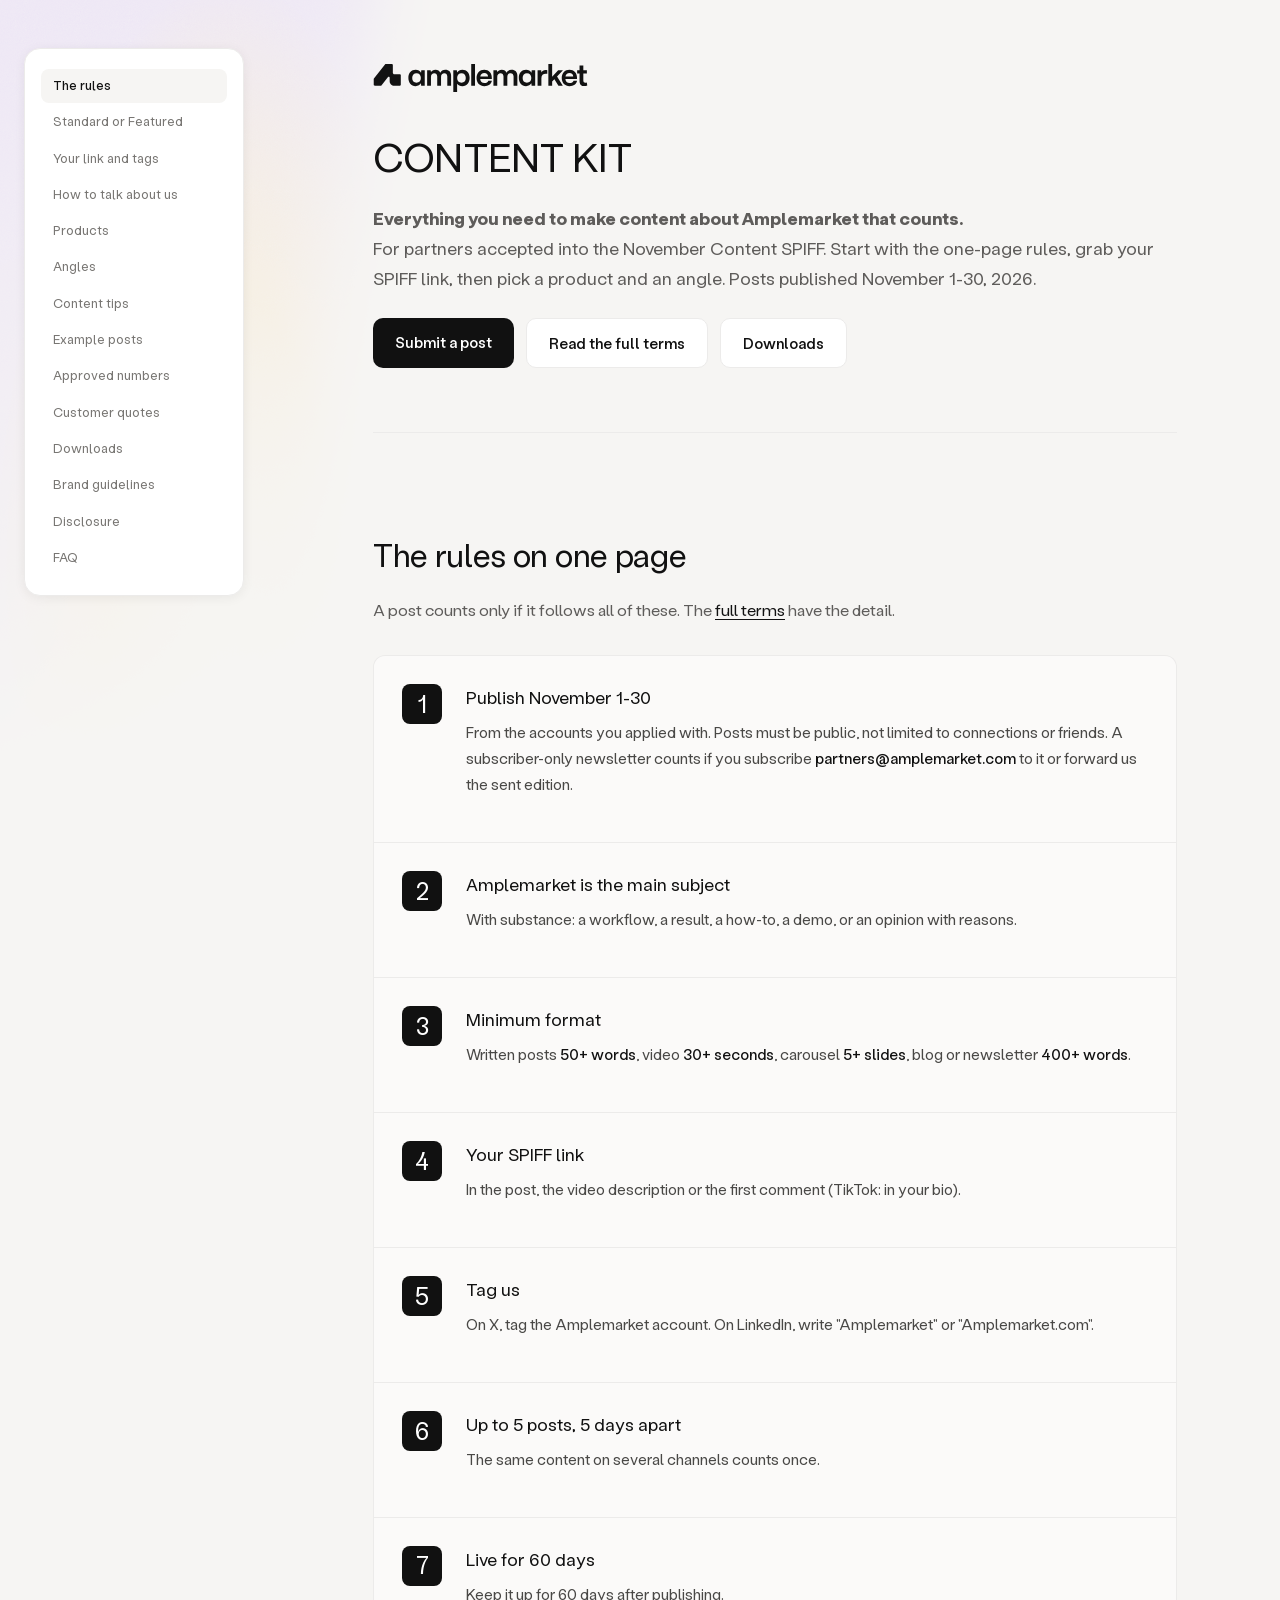
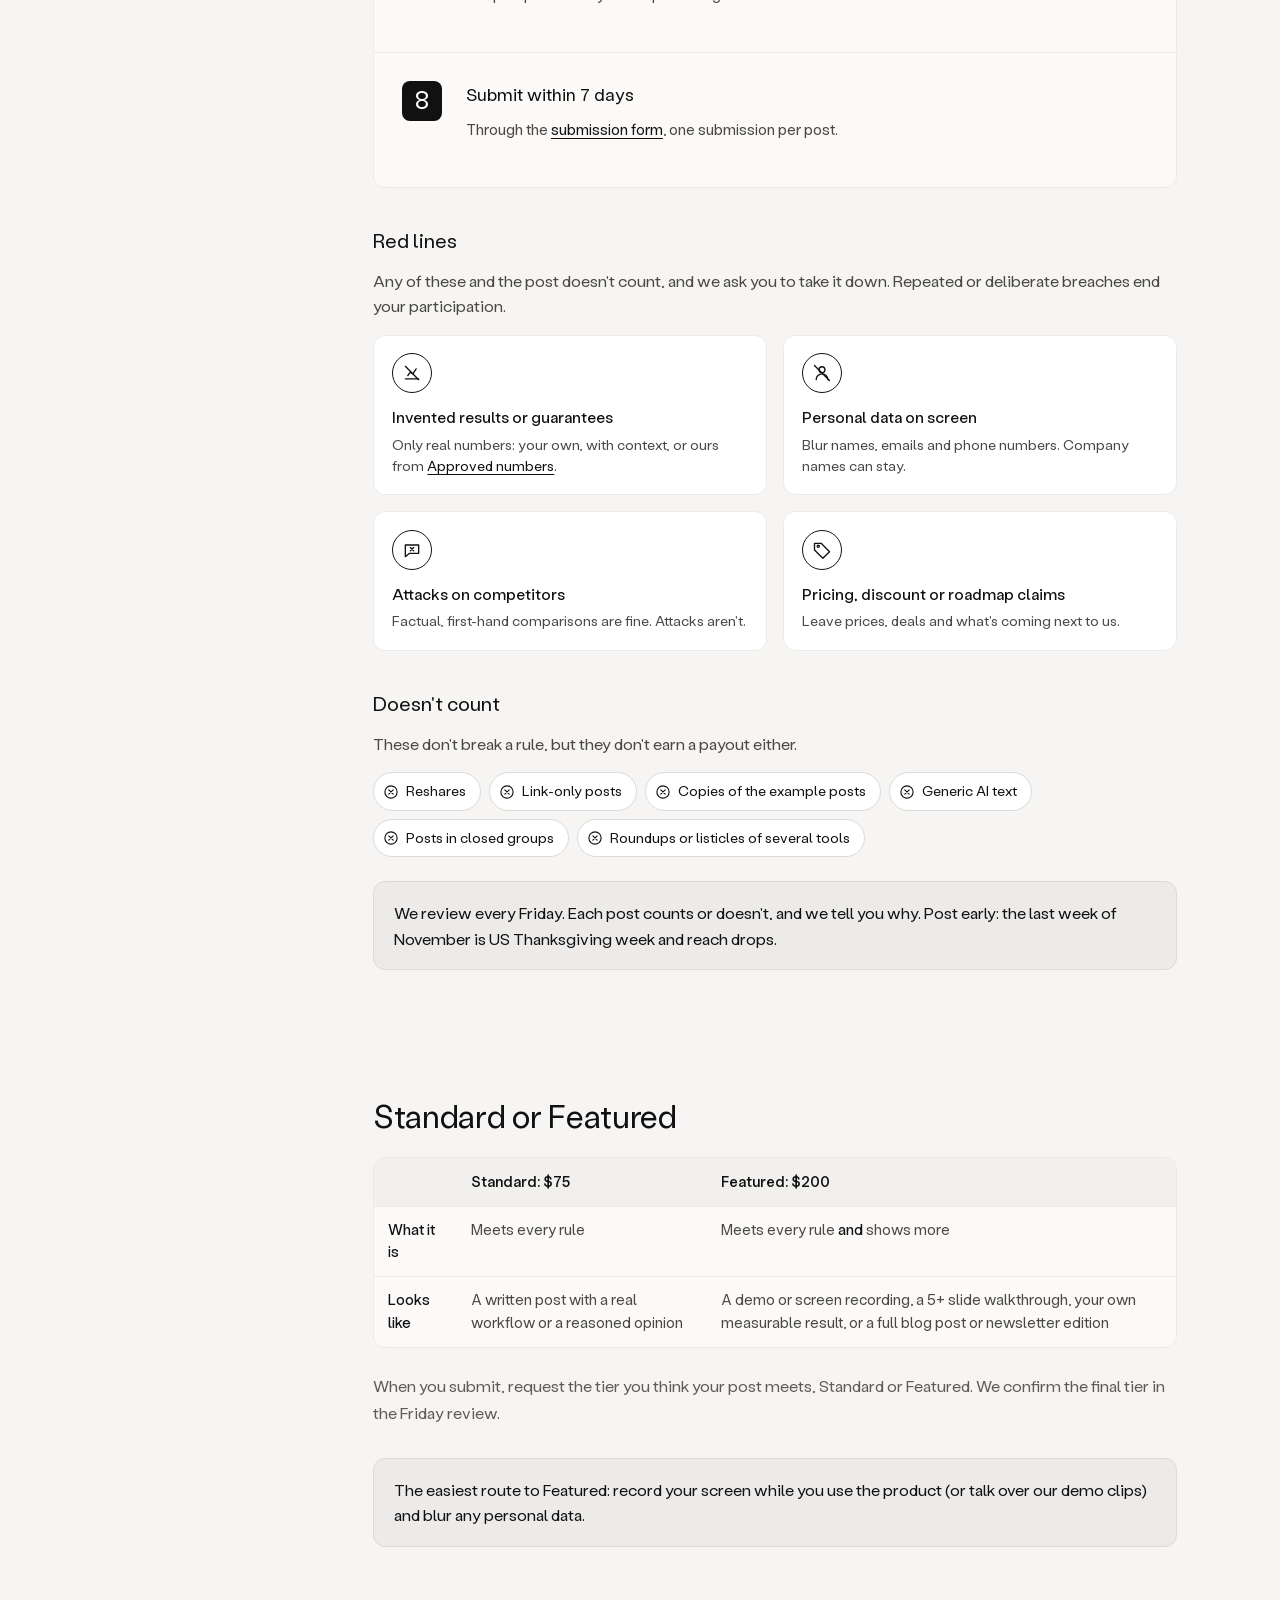
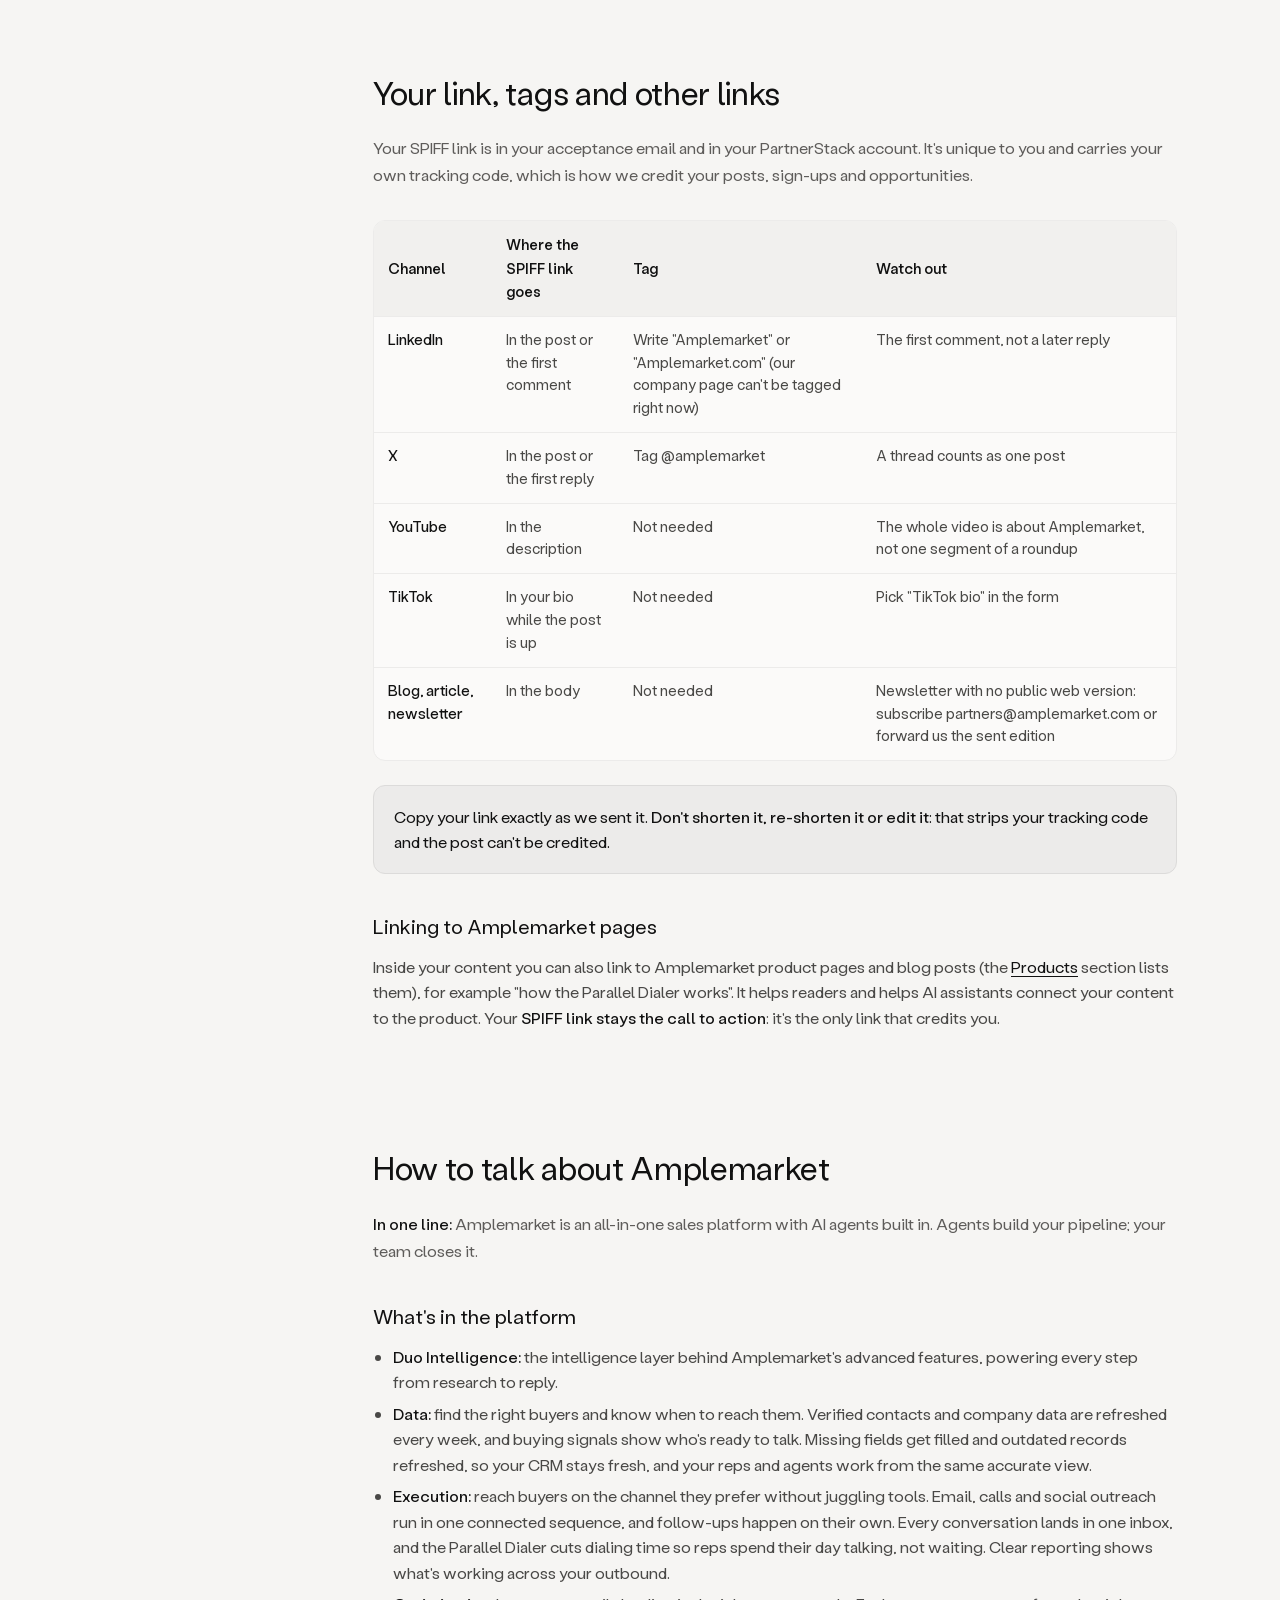
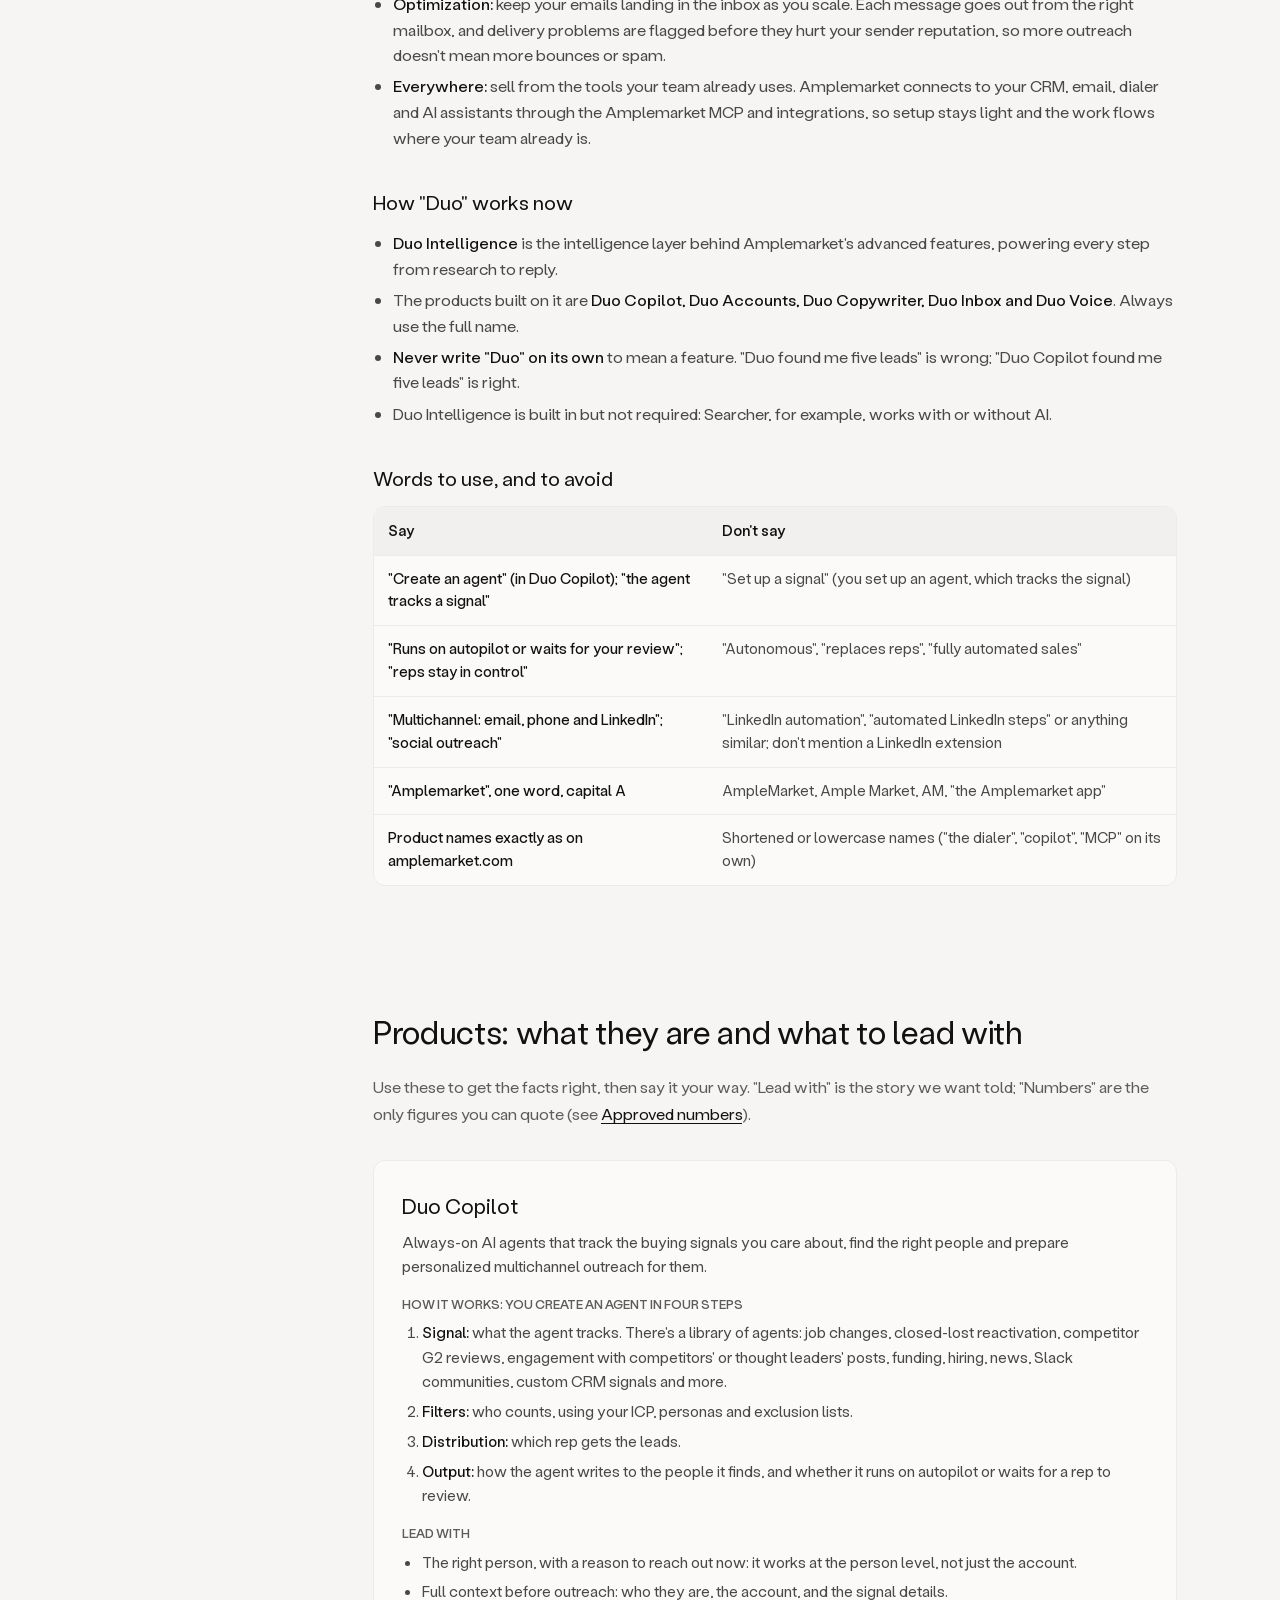
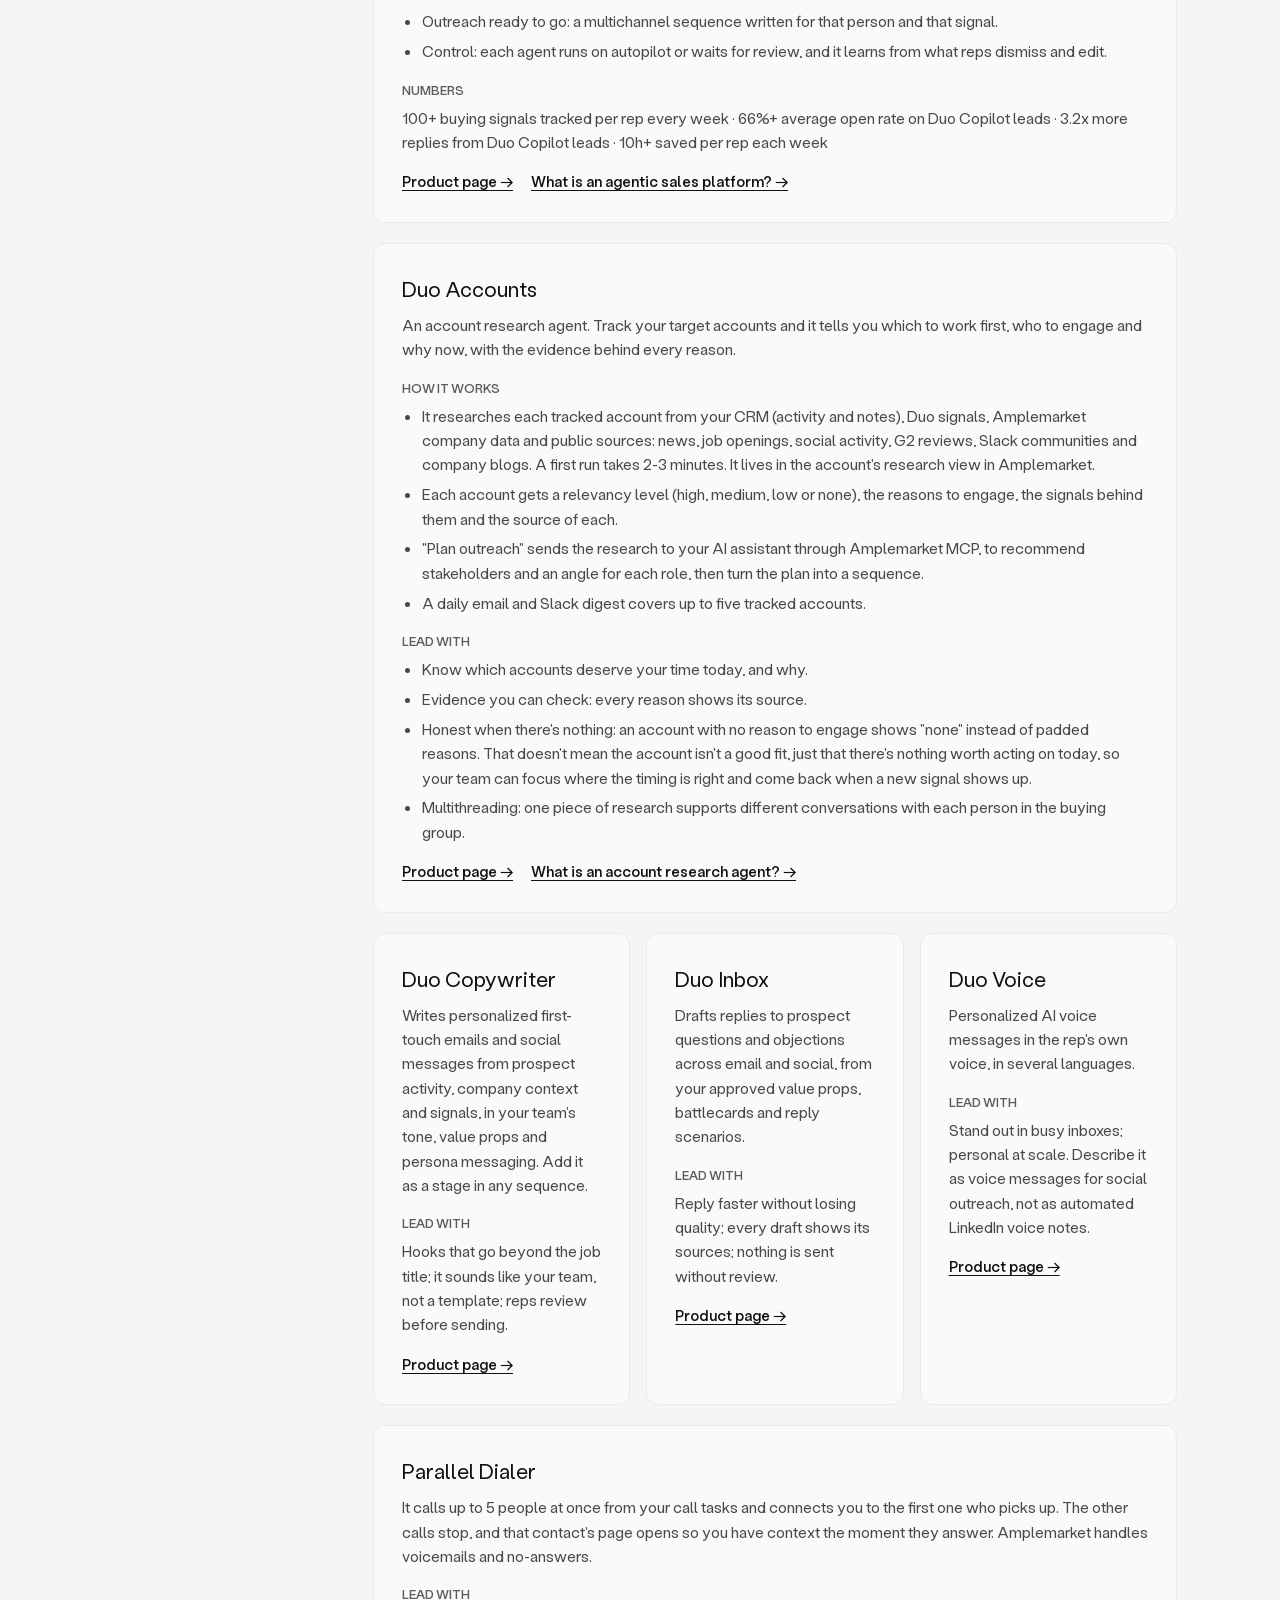
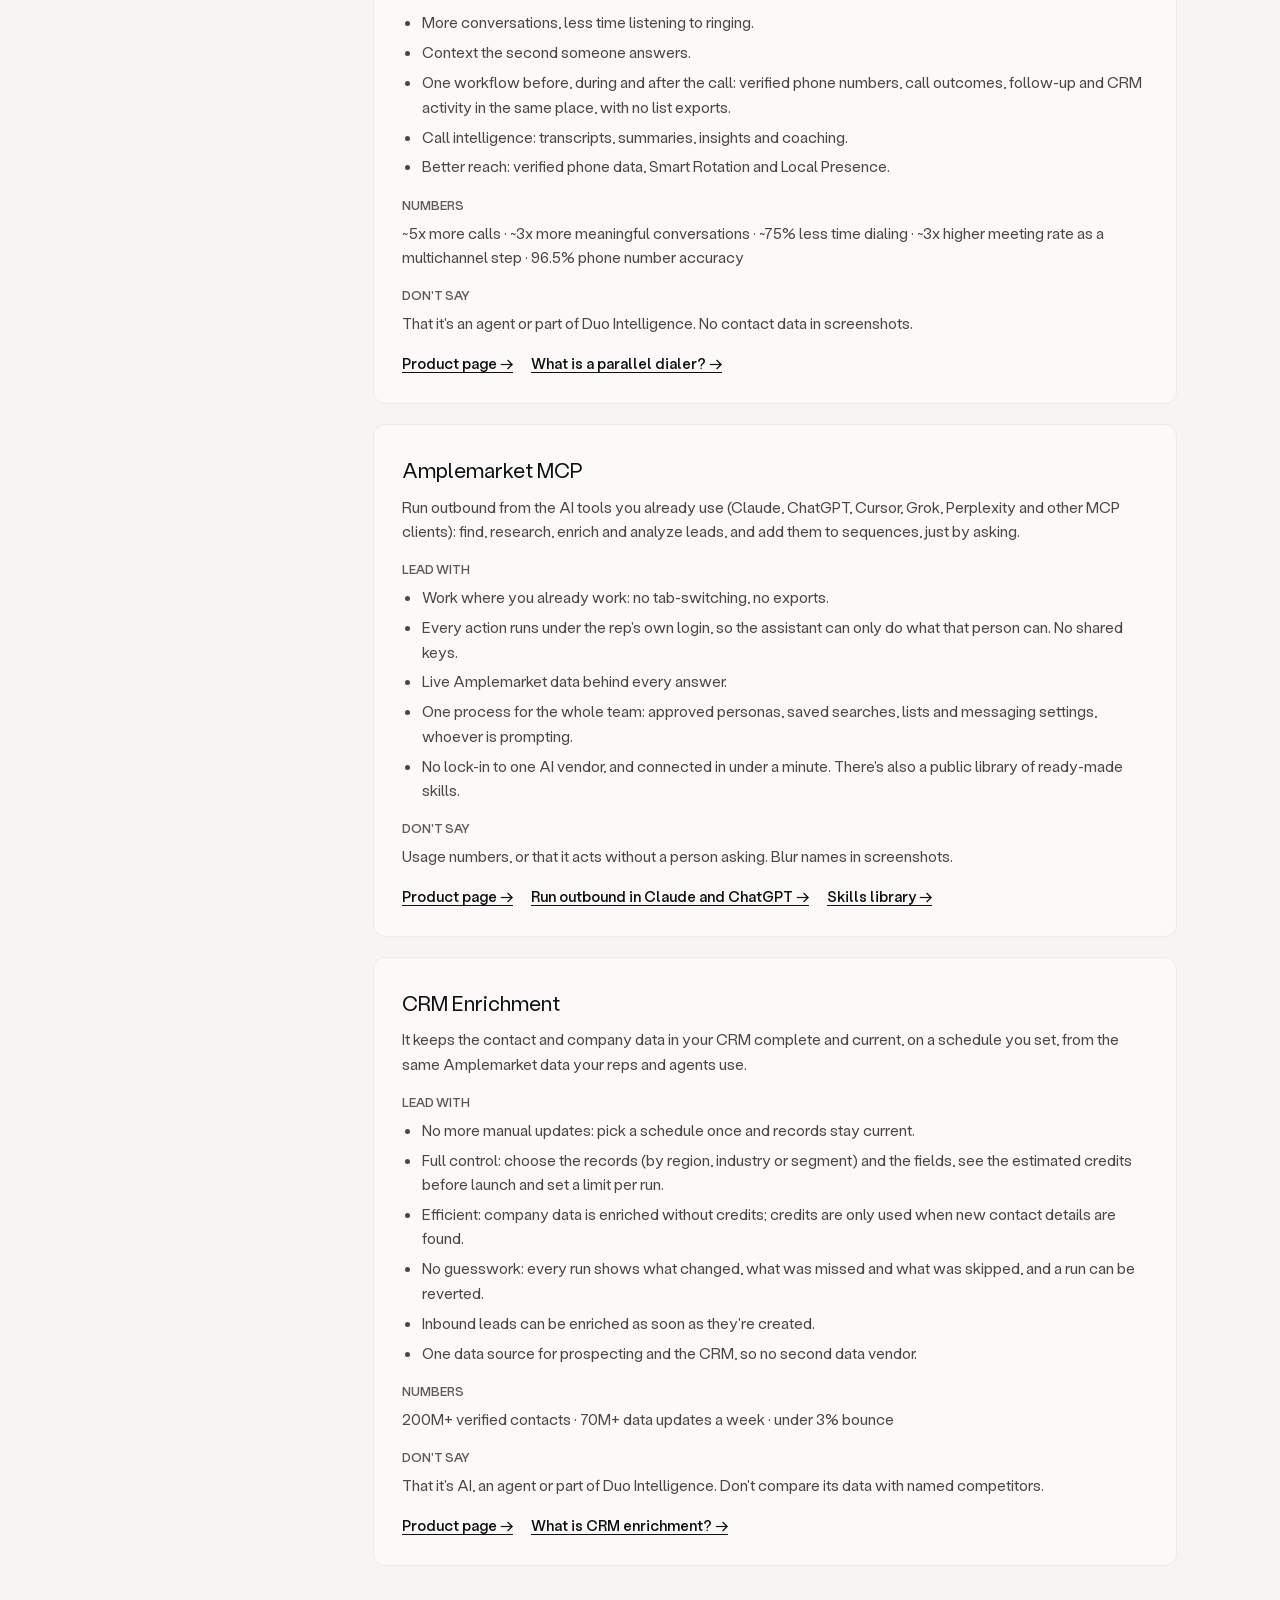
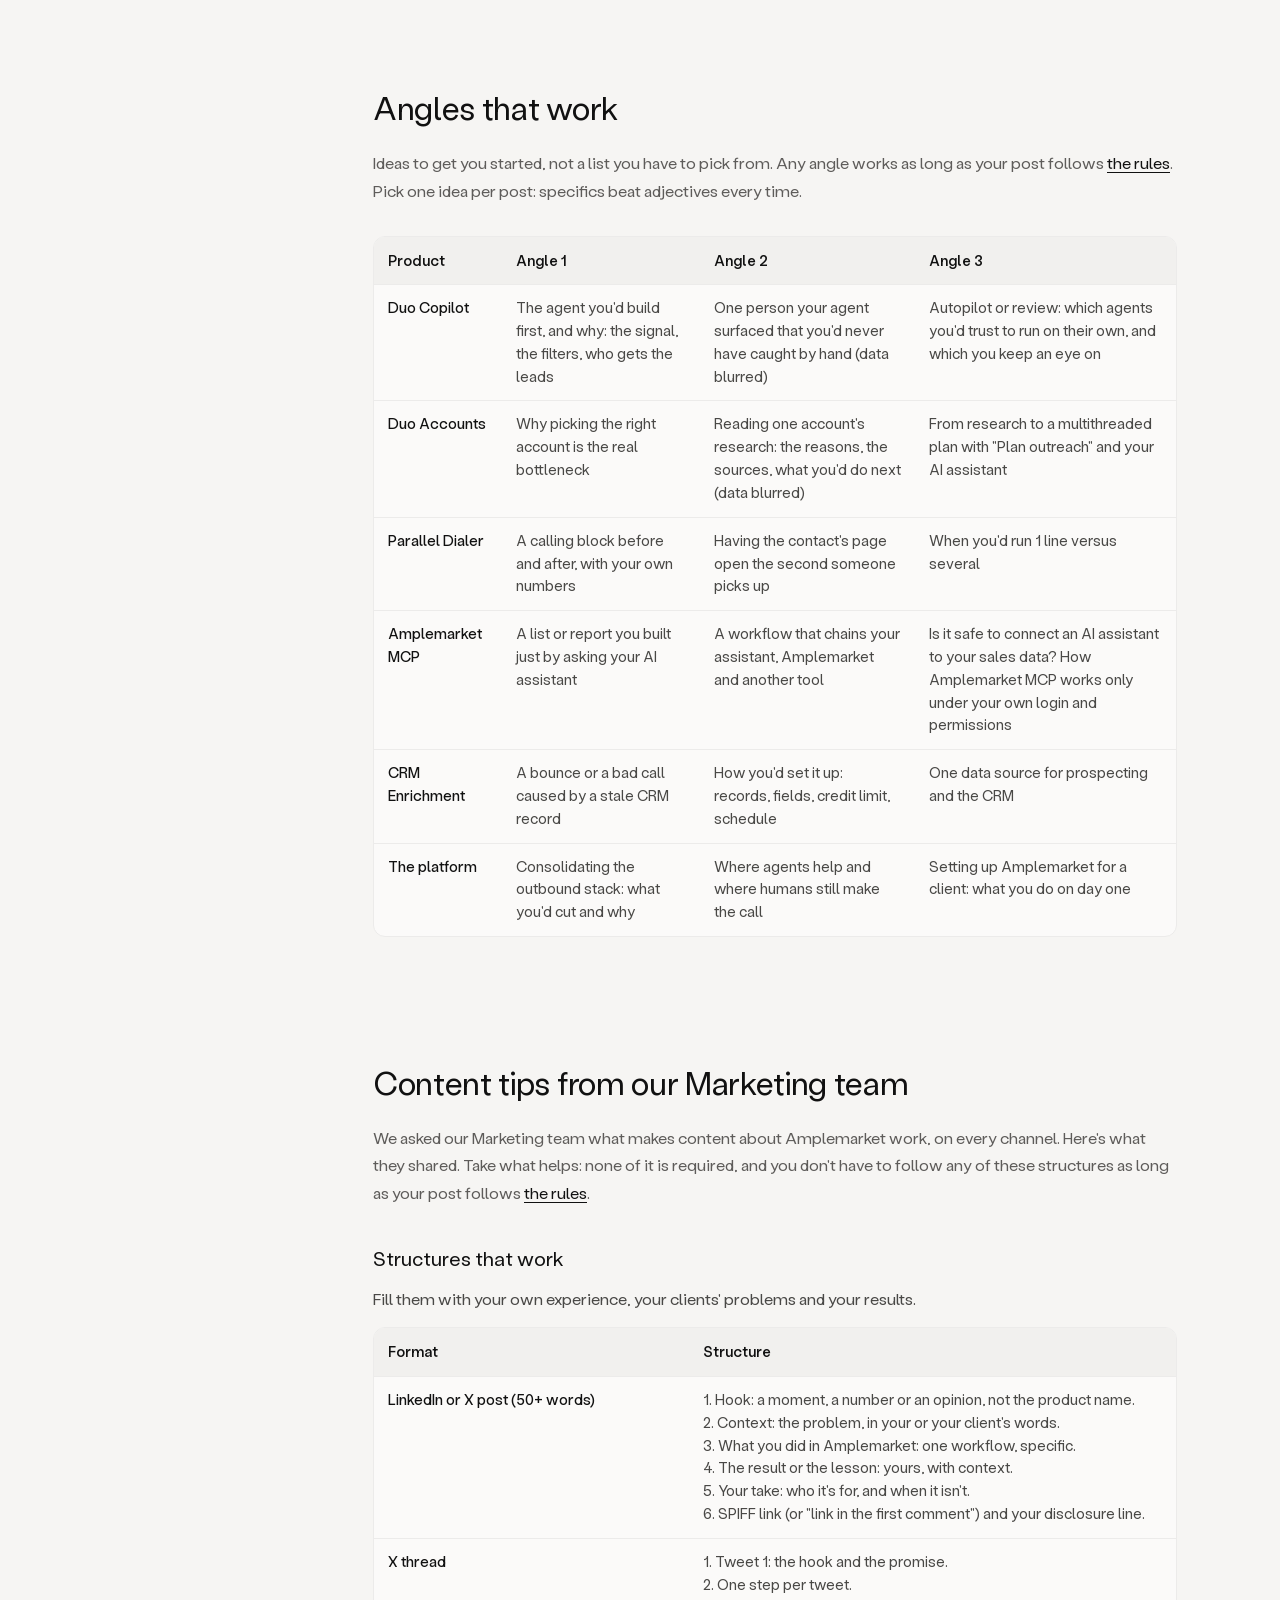
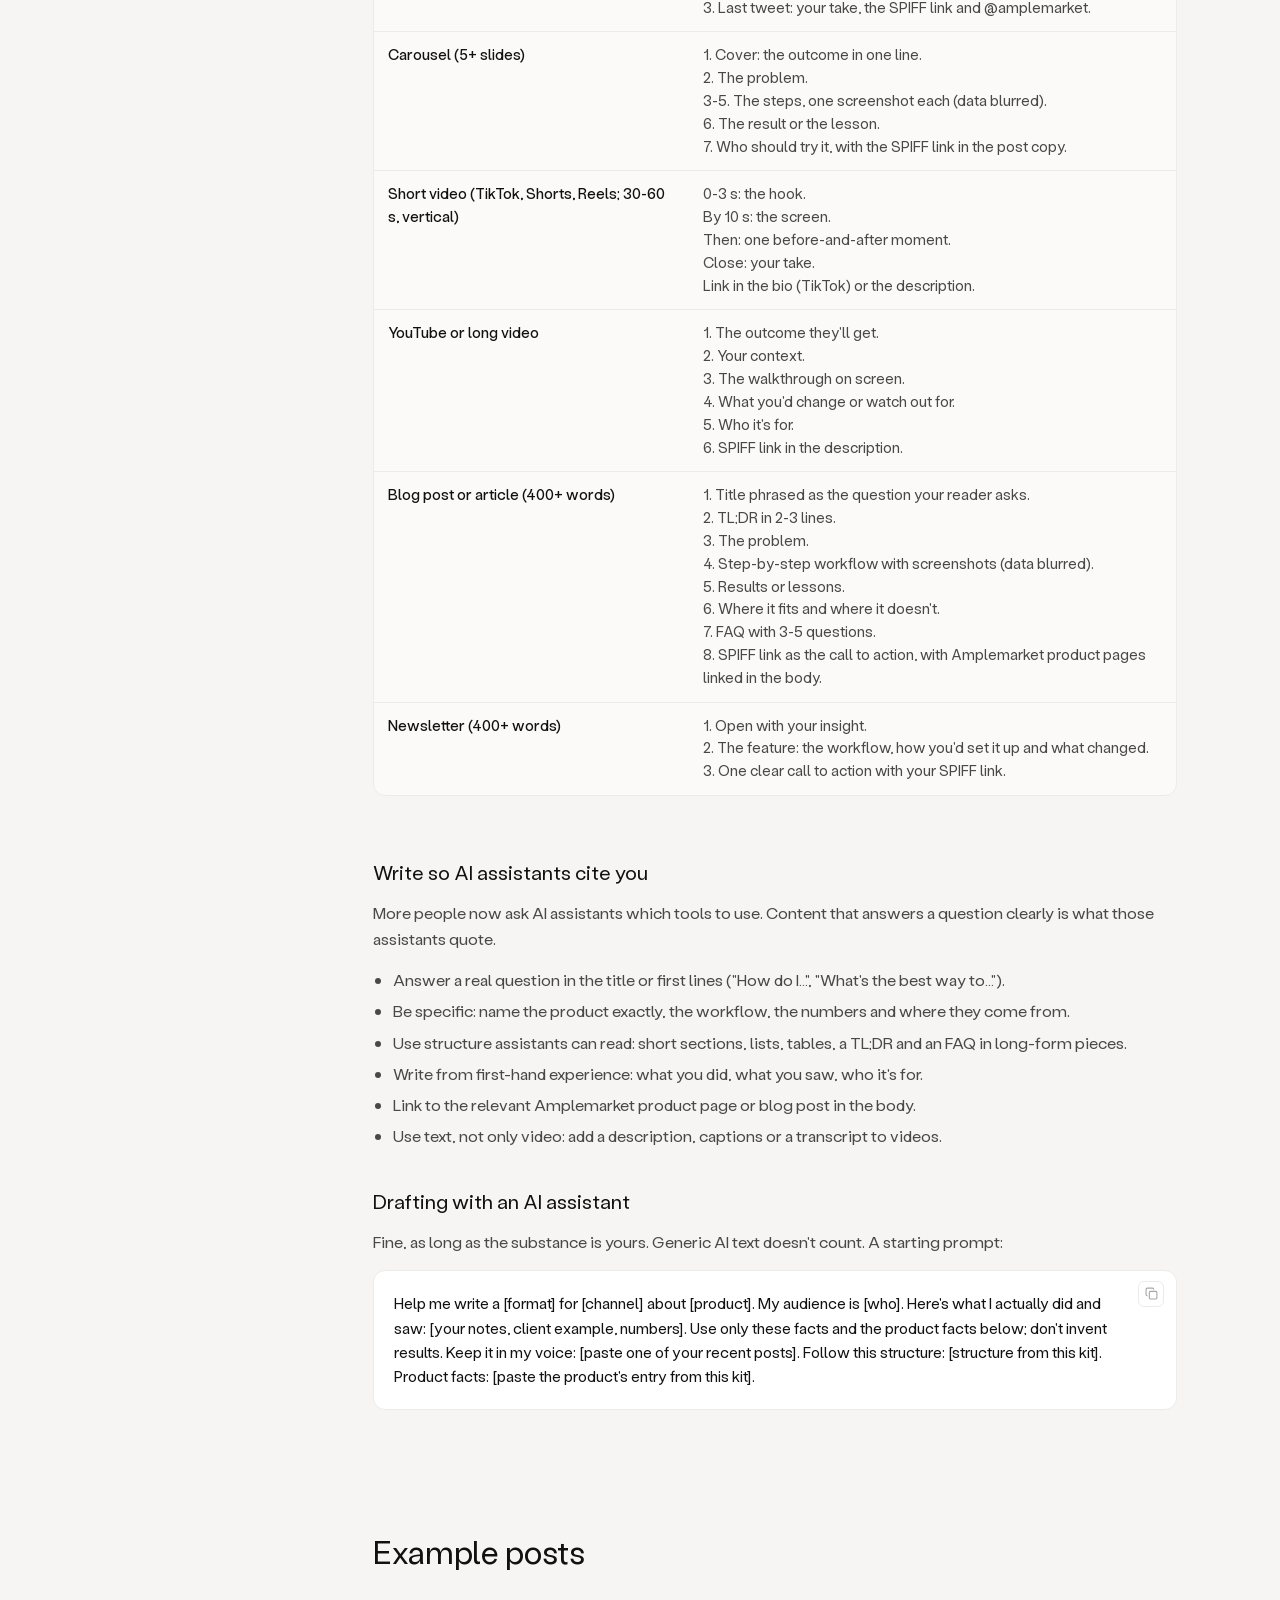
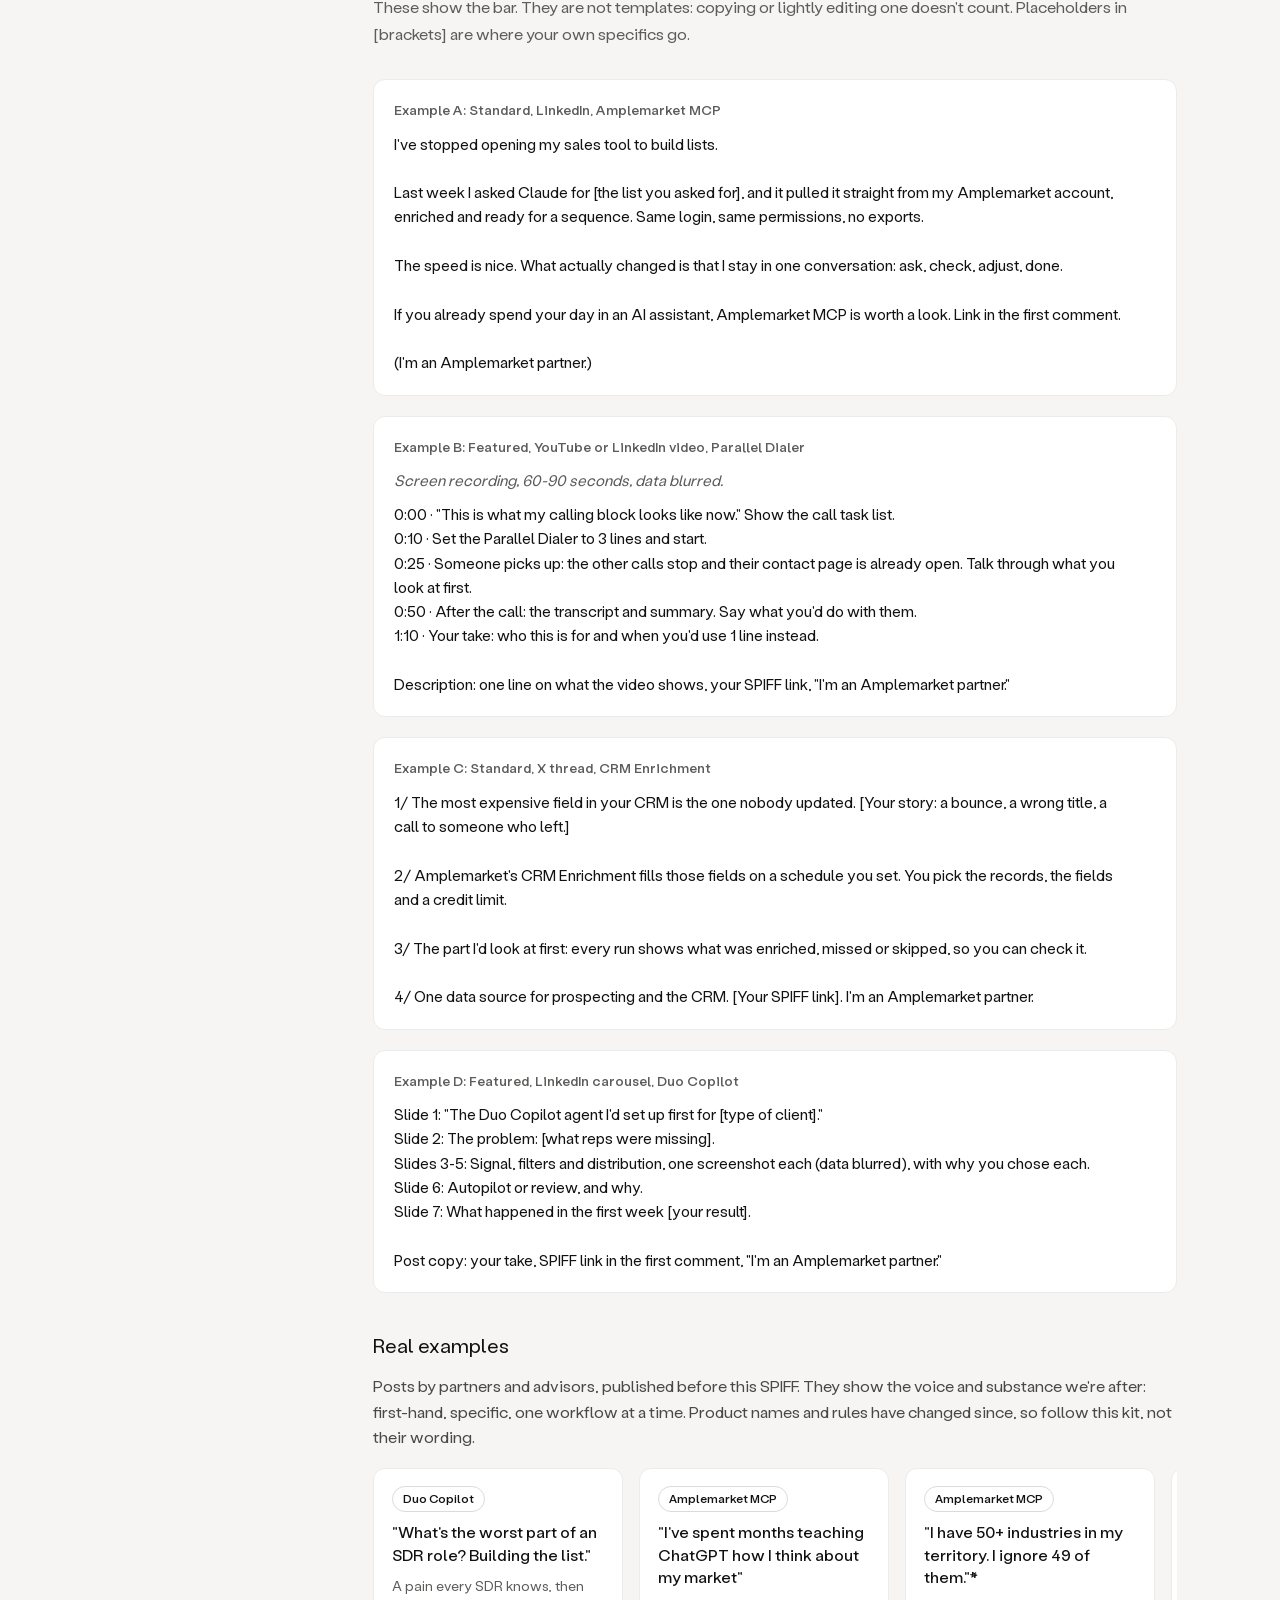
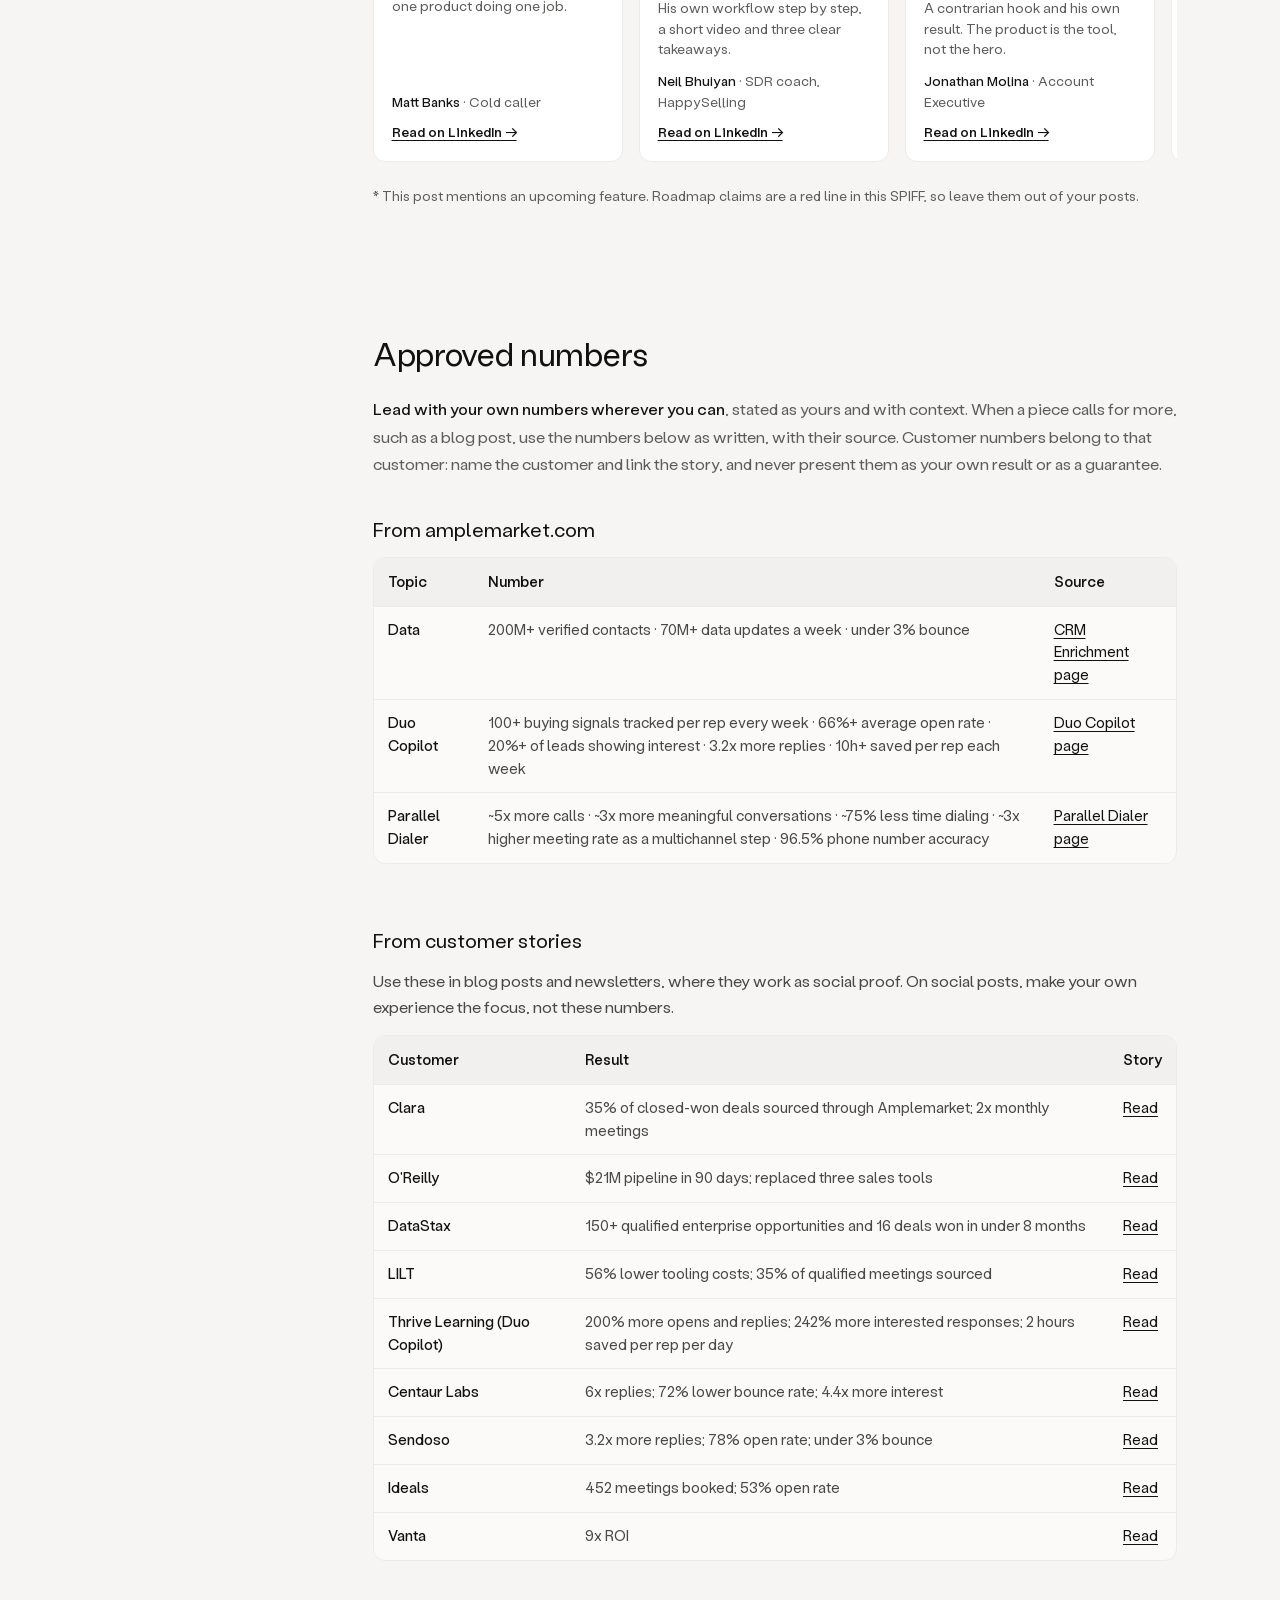
==== commit 18a448ad: "Kit page: remove CRM quote videos, footnote the roadmap mention in a real example Co-Authored-By: Cl" ====
--- a/kit/index.html
+++ b/kit/index.html
@@ -379,7 +379,7 @@
                     </a>
                     <a class="real-card" href="https://www.linkedin.com/posts/jonathan-molina-account-executive_i-have-50-industries-in-my-territory-i-share-7465010711551918081-4P1L/" target="_blank" rel="noopener">
                         <span class="real-product">Amplemarket MCP</span>
-                        <span class="real-hook">"I have 50+ industries in my territory. I ignore 49 of them."</span>
+                        <span class="real-hook">"I have 50+ industries in my territory. I ignore 49 of them."*</span>
                         <span class="real-why">A contrarian hook and his own result. The product is the tool, not the hero.</span>
                         <span class="real-author"><strong>Jonathan Molina</strong> · Account Executive</span>
                         <span class="real-link">Read on LinkedIn →</span>
@@ -399,6 +399,7 @@
                         <span class="real-link">Read on LinkedIn →</span>
                     </a>
                 </div>
+                <p class="real-footnote">* This post mentions an upcoming feature. Roadmap claims are a red line in this SPIFF, so leave them out of your posts.</p>
             </section>
 
             <!-- 9. Numbers -->
@@ -467,7 +468,7 @@
                     <p class="dl-note">Real product screens with personal data blurred. Good for carousels and step-by-step posts.</p>
                     <div class="dl-grid">
                         <div class="dl-tile"><div class="dl-thumb"><img src="assets/thumbs/duo-copilot-lead.jpg" alt="A lead with its signal and a drafted sequence" loading="lazy"></div><div class="dl-body"><div class="dl-name">A lead with its signal and a drafted sequence</div><div class="dl-type">JPG, screenshot</div><a class="dl-btn" href="assets/duo-copilot/duo-copilot-lead.jpg" download>Download</a></div></div>
-                        <div class="dl-tile"><div class="dl-thumb"><img src="assets/thumbs/duo-copilot-agent-library.jpg" alt="The agent library" loading="lazy"></div><div class="dl-body"><div class="dl-name">The agent library</div><div class="dl-type">JPG, screenshot</div><a class="dl-btn" href="assets/duo-copilot/duo-copilot-agent-library.jpg" download>Download</a></div></div>
+                        <div class="dl-tile"><div class="dl-thumb"><img src="assets/thumbs/duo-copilot-agent-library.jpg" alt="The agent library, all 24 agents" loading="lazy"></div><div class="dl-body"><div class="dl-name">The agent library, all 24 agents</div><div class="dl-type">JPG, screenshot</div><a class="dl-btn" href="assets/duo-copilot/duo-copilot-agent-library.jpg" download>Download</a></div></div>
                         <div class="dl-tile"><div class="dl-thumb"><img src="assets/thumbs/duo-copilot-step1-signal.jpg" alt="Create an agent, step 1: Signal" loading="lazy"></div><div class="dl-body"><div class="dl-name">Create an agent, step 1: Signal</div><div class="dl-type">JPG, screenshot</div><a class="dl-btn" href="assets/duo-copilot/duo-copilot-step1-signal.jpg" download>Download</a></div></div>
                         <div class="dl-tile"><div class="dl-thumb"><img src="assets/thumbs/duo-copilot-step2-filters.jpg" alt="Create an agent, step 2: Filters" loading="lazy"></div><div class="dl-body"><div class="dl-name">Create an agent, step 2: Filters</div><div class="dl-type">JPG, screenshot</div><a class="dl-btn" href="assets/duo-copilot/duo-copilot-step2-filters.jpg" download>Download</a></div></div>
                         <div class="dl-tile"><div class="dl-thumb"><img src="assets/thumbs/duo-copilot-step3-distribution.jpg" alt="Create an agent, step 3: Distribution" loading="lazy"></div><div class="dl-body"><div class="dl-name">Create an agent, step 3: Distribution</div><div class="dl-type">JPG, screenshot</div><a class="dl-btn" href="assets/duo-copilot/duo-copilot-step3-distribution.jpg" download>Download</a></div></div>
@@ -503,25 +504,19 @@
                 </div>
                 <div class="dl-group">
                     <h3>CRM Enrichment</h3>
-                    <p class="dl-note">For a product walkthrough, use the demo on the <a href="https://www.amplemarket.com/crm-enrichment">CRM Enrichment page</a>.</p>
-                    <div class="dl-grid">
-                        <div class="dl-tile"><div class="dl-thumb"><img src="assets/thumbs/quotes-1.jpg" alt="Customer quotes on data quality, video 1" loading="lazy"></div><div class="dl-body"><div class="dl-name">Customer quotes on data quality, video 1</div><div class="dl-type">MP4, 35 s</div><a class="dl-btn" href="assets/crm-enrichment/quotes-1.mp4" download>Download</a></div></div>
-                        <div class="dl-tile"><div class="dl-thumb"><img src="assets/thumbs/quotes-2.jpg" alt="Customer quotes on data quality, video 2" loading="lazy"></div><div class="dl-body"><div class="dl-name">Customer quotes on data quality, video 2</div><div class="dl-type">MP4, 35 s</div><a class="dl-btn" href="assets/crm-enrichment/quotes-2.mp4" download>Download</a></div></div>
-                        <div class="dl-tile"><div class="dl-thumb"><img src="assets/thumbs/quotes-3.jpg" alt="Customer quotes on data quality, video 3" loading="lazy"></div><div class="dl-body"><div class="dl-name">Customer quotes on data quality, video 3</div><div class="dl-type">MP4, 35 s</div><a class="dl-btn" href="assets/crm-enrichment/quotes-3.mp4" download>Download</a></div></div>
-                        <div class="dl-tile"><div class="dl-thumb"><img src="assets/thumbs/quotes-4.jpg" alt="Customer quotes on data quality, video 4" loading="lazy"></div><div class="dl-body"><div class="dl-name">Customer quotes on data quality, video 4</div><div class="dl-type">MP4, 35 s</div><a class="dl-btn" href="assets/crm-enrichment/quotes-4.mp4" download>Download</a></div></div>
-                    </div>
+                    <p class="dl-note">No downloads for CRM Enrichment. For a product walkthrough, use the demo on the <a href="https://www.amplemarket.com/crm-enrichment">CRM Enrichment page</a>.</p>
                 </div>
 
                 <div class="dl-group">
                     <h3>Hide data in screenshots and recordings</h3>
-                    <p>Two free Chrome extensions from our team keep personal data out of your screenshots and screen recordings. Use one of them every time you show Amplemarket on screen. The examples below use made-up data.</p>
+                    <p>Two free Chrome extensions from our team keep personal data out of your screenshots and screen recordings. Use one of them every time you show Amplemarket on screen. The examples below use made-up data, not a real person or company.</p>
                     <div class="tool-grid">
                         <div class="tool-card">
                             <h4>Amplemarket Tools</h4>
                             <p>Blurs emails and phone numbers on Amplemarket screens.</p>
                             <div class="ba">
-                                <div class="ba-row"><span class="ba-tag">Before</span><span>Jordan Lee · Northwind · jordan.lee@northwind.io · +1 415 555 0142</span></div>
-                                <div class="ba-row"><span class="ba-tag dark">After</span><span>Jordan Lee · Northwind · <span class="fx-blur">jordan.lee@northwind.io</span> · <span class="fx-blur">+1 415 555 0142</span></span></div>
+                                <div class="ba-row"><span class="ba-tag">Before</span><span>Alex Sample · Acme Co · alex.sample@example.com · +1 415 555 0142</span></div>
+                                <div class="ba-row"><span class="ba-tag dark">After</span><span>Alex Sample · Acme Co · <span class="fx-blur">alex.sample@example.com</span> · <span class="fx-blur">+1 415 555 0142</span></span></div>
                             </div>
                             <p class="tool-note">Names stay visible: blur them yourself.</p>
                             <a class="dl-btn" href="https://chromewebstore.google.com/detail/amplemarket-tools/kofmaicoafgkmeeglgmgbikflmebchlg" target="_blank" rel="noopener">Install from the Chrome Web Store</a>
@@ -530,8 +525,8 @@
                             <h4>Amplemarket Demo Redactor</h4>
                             <p>Replaces emails, phone numbers and deal amounts with placeholders. Company names stay visible.</p>
                             <div class="ba">
-                                <div class="ba-row"><span class="ba-tag">Before</span><span>Jordan Lee · Northwind · jordan.lee@northwind.io · +1 415 555 0142 · $48,000</span></div>
-                                <div class="ba-row"><span class="ba-tag dark">After</span><span>Jordan Lee · Northwind · <span class="fx-x">xxxx@northwind.io</span> · <span class="fx-x">+1 415 555 XXXX</span> · <span class="fx-x">$XX</span></span></div>
+                                <div class="ba-row"><span class="ba-tag">Before</span><span>Alex Sample · Acme Co · alex.sample@example.com · +1 415 555 0142 · $48,000</span></div>
+                                <div class="ba-row"><span class="ba-tag dark">After</span><span>Alex Sample · Acme Co · <span class="fx-x">xxxx@example.com</span> · <span class="fx-x">+1 415 555 XXXX</span> · <span class="fx-x">$XX</span></span></div>
                             </div>
                             <p class="tool-note">Names stay visible: blur them yourself. To install, unzip the file, open chrome://extensions, switch on Developer mode and click "Load unpacked".</p>
                             <a class="dl-btn" href="assets/tools/amplemarket-demo-redactor-v1.0.0.zip" download>Download the zip (8 KB)</a>
--- a/kit/kit.css
+++ b/kit/kit.css
@@ -112,3 +112,4 @@
 .fx-blur { filter: blur(4px); user-select: none; }
 .fx-x { background: #ECEBEA; border-radius: 4px; padding: 0 4px; font-variant-numeric: tabular-nums; }
 @media (max-width: 640px) { .rule-grid { grid-template-columns: 1fr; } }
+.real-footnote { font-size: 0.85rem; color: #5E5C5A; margin: -0.75rem 0 1.5rem; }
